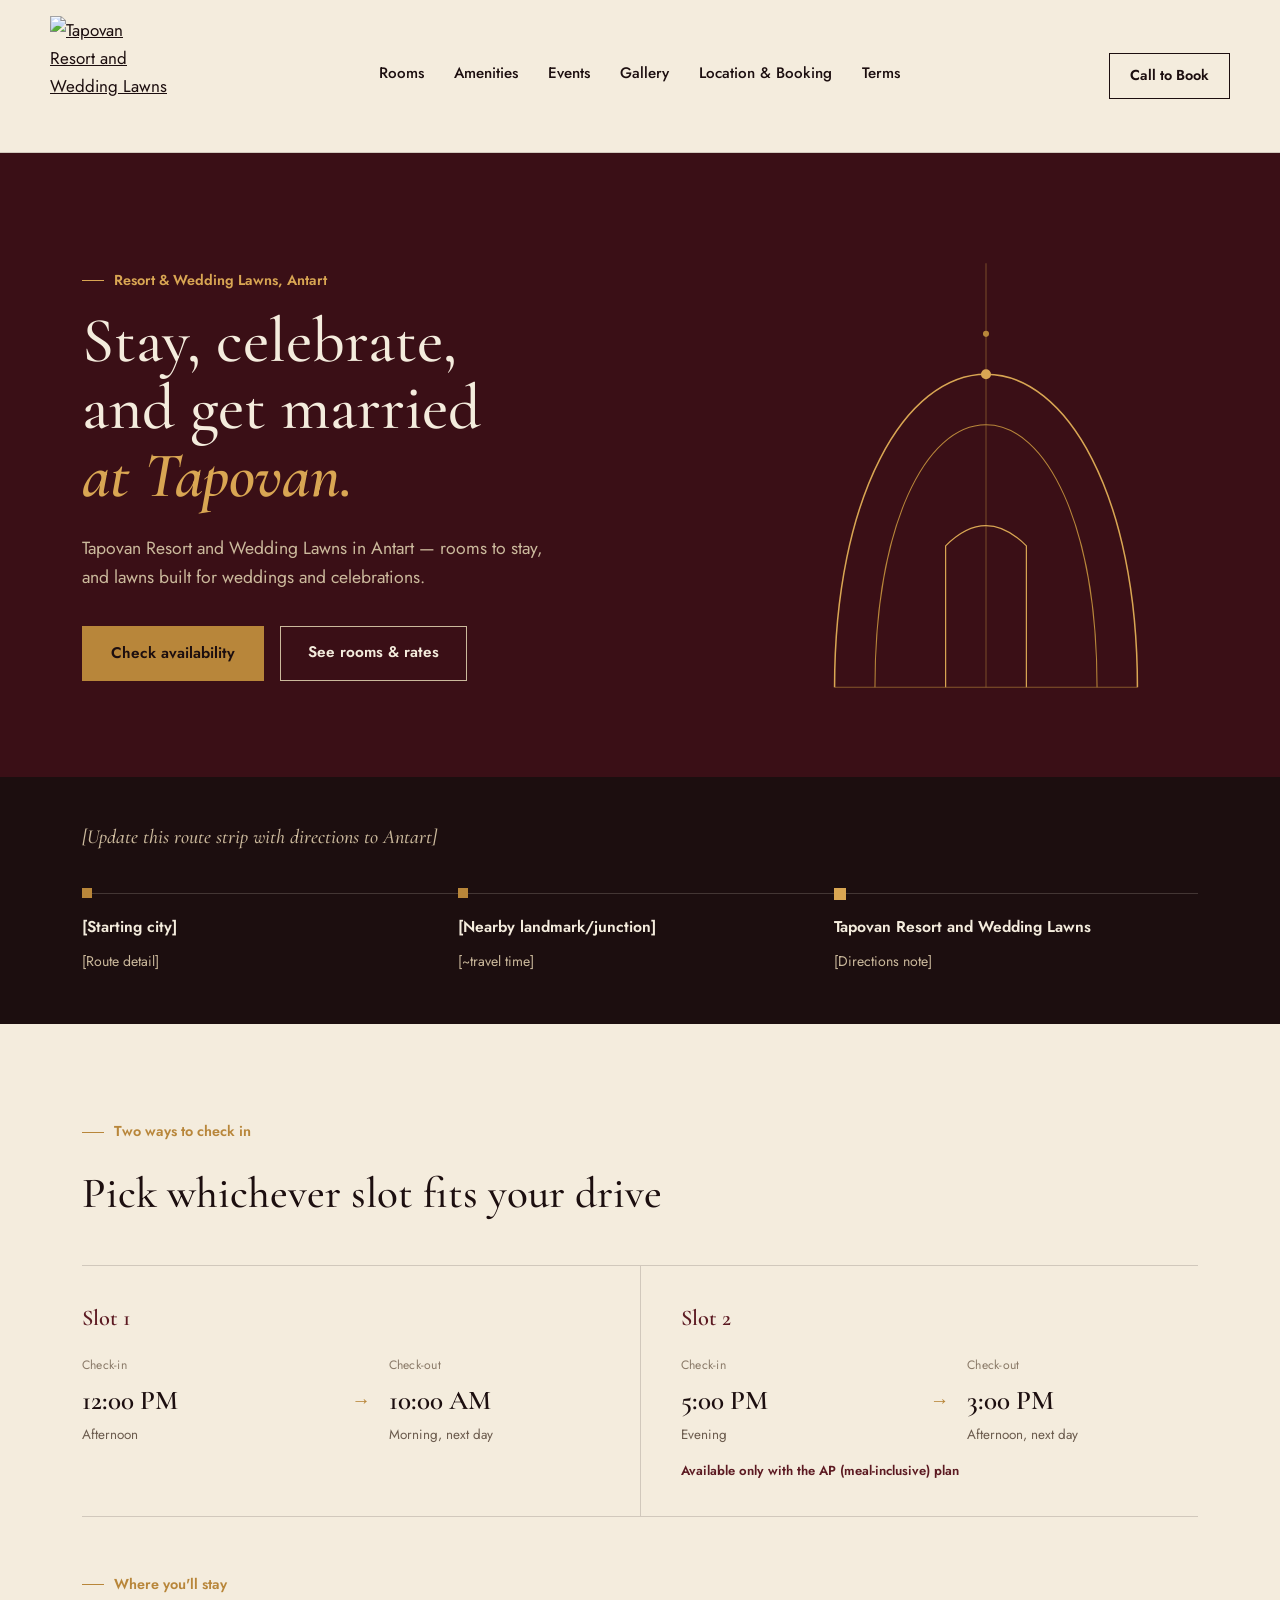
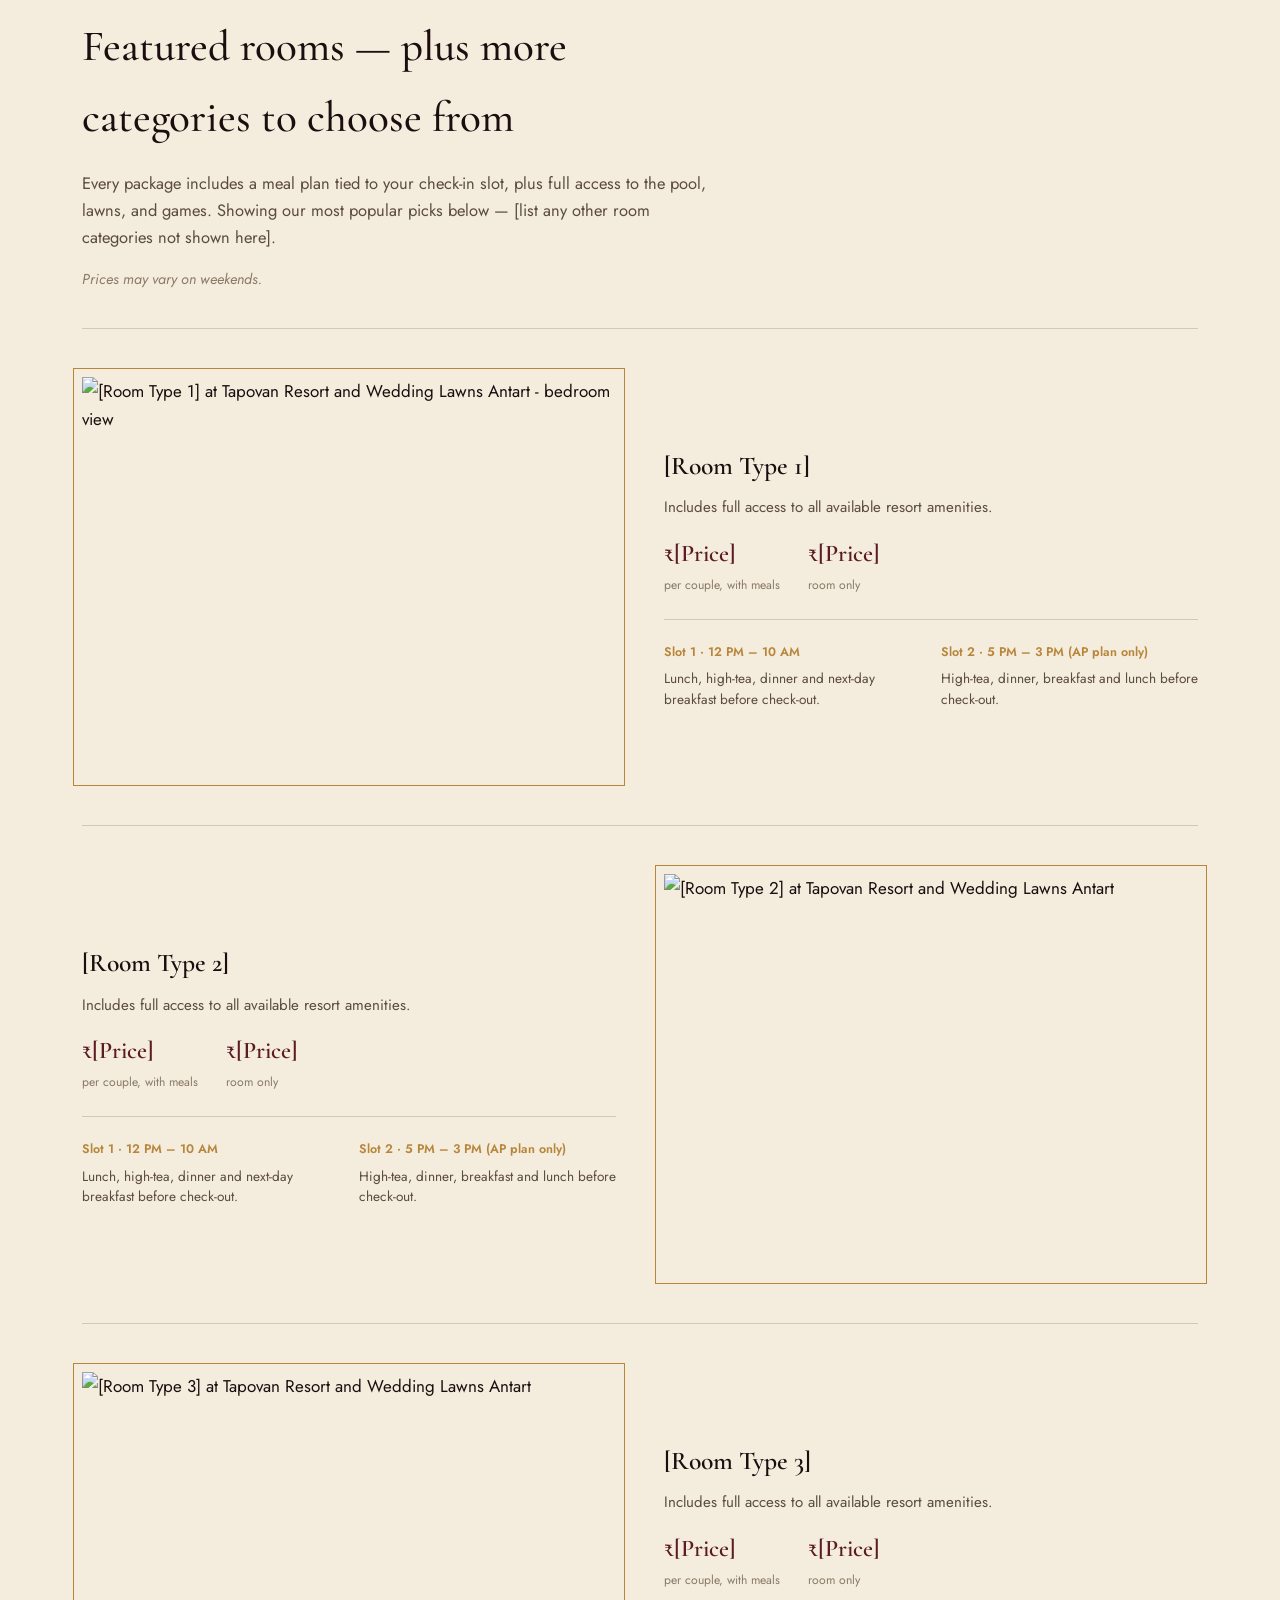
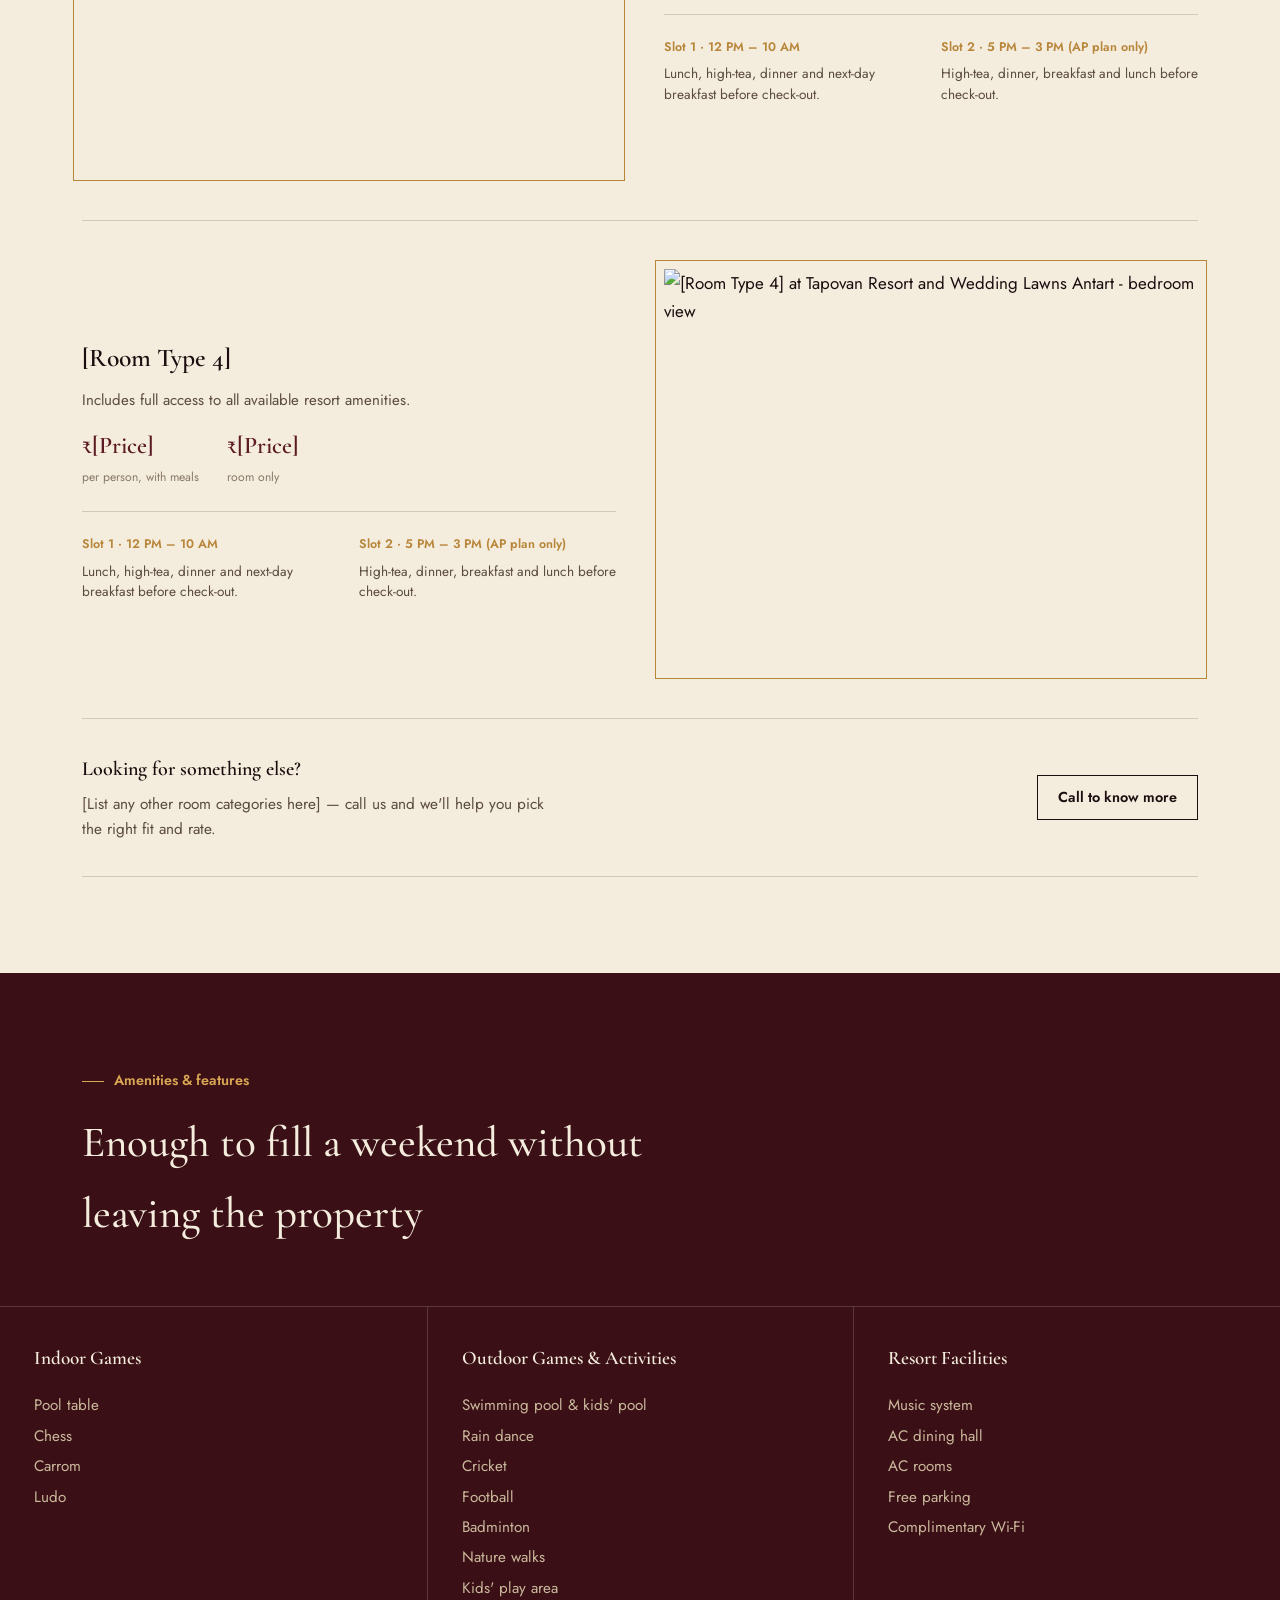
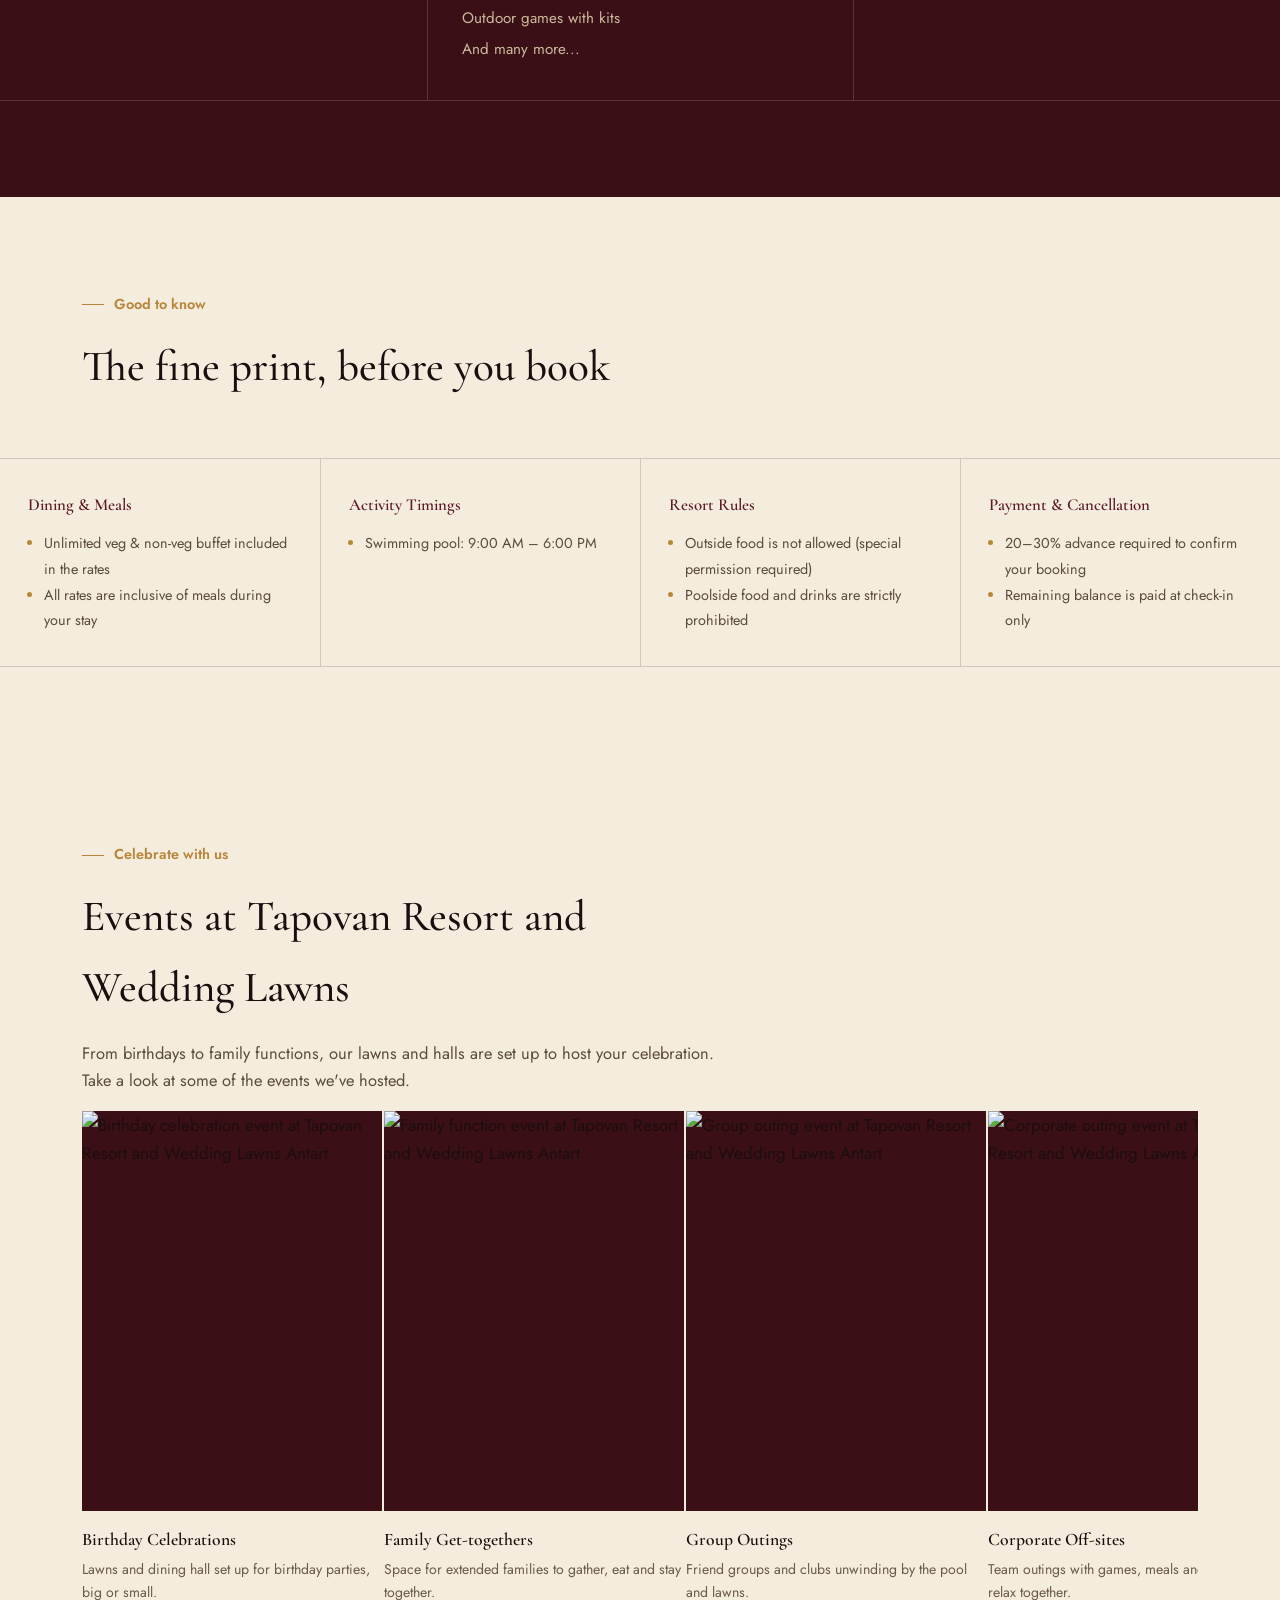
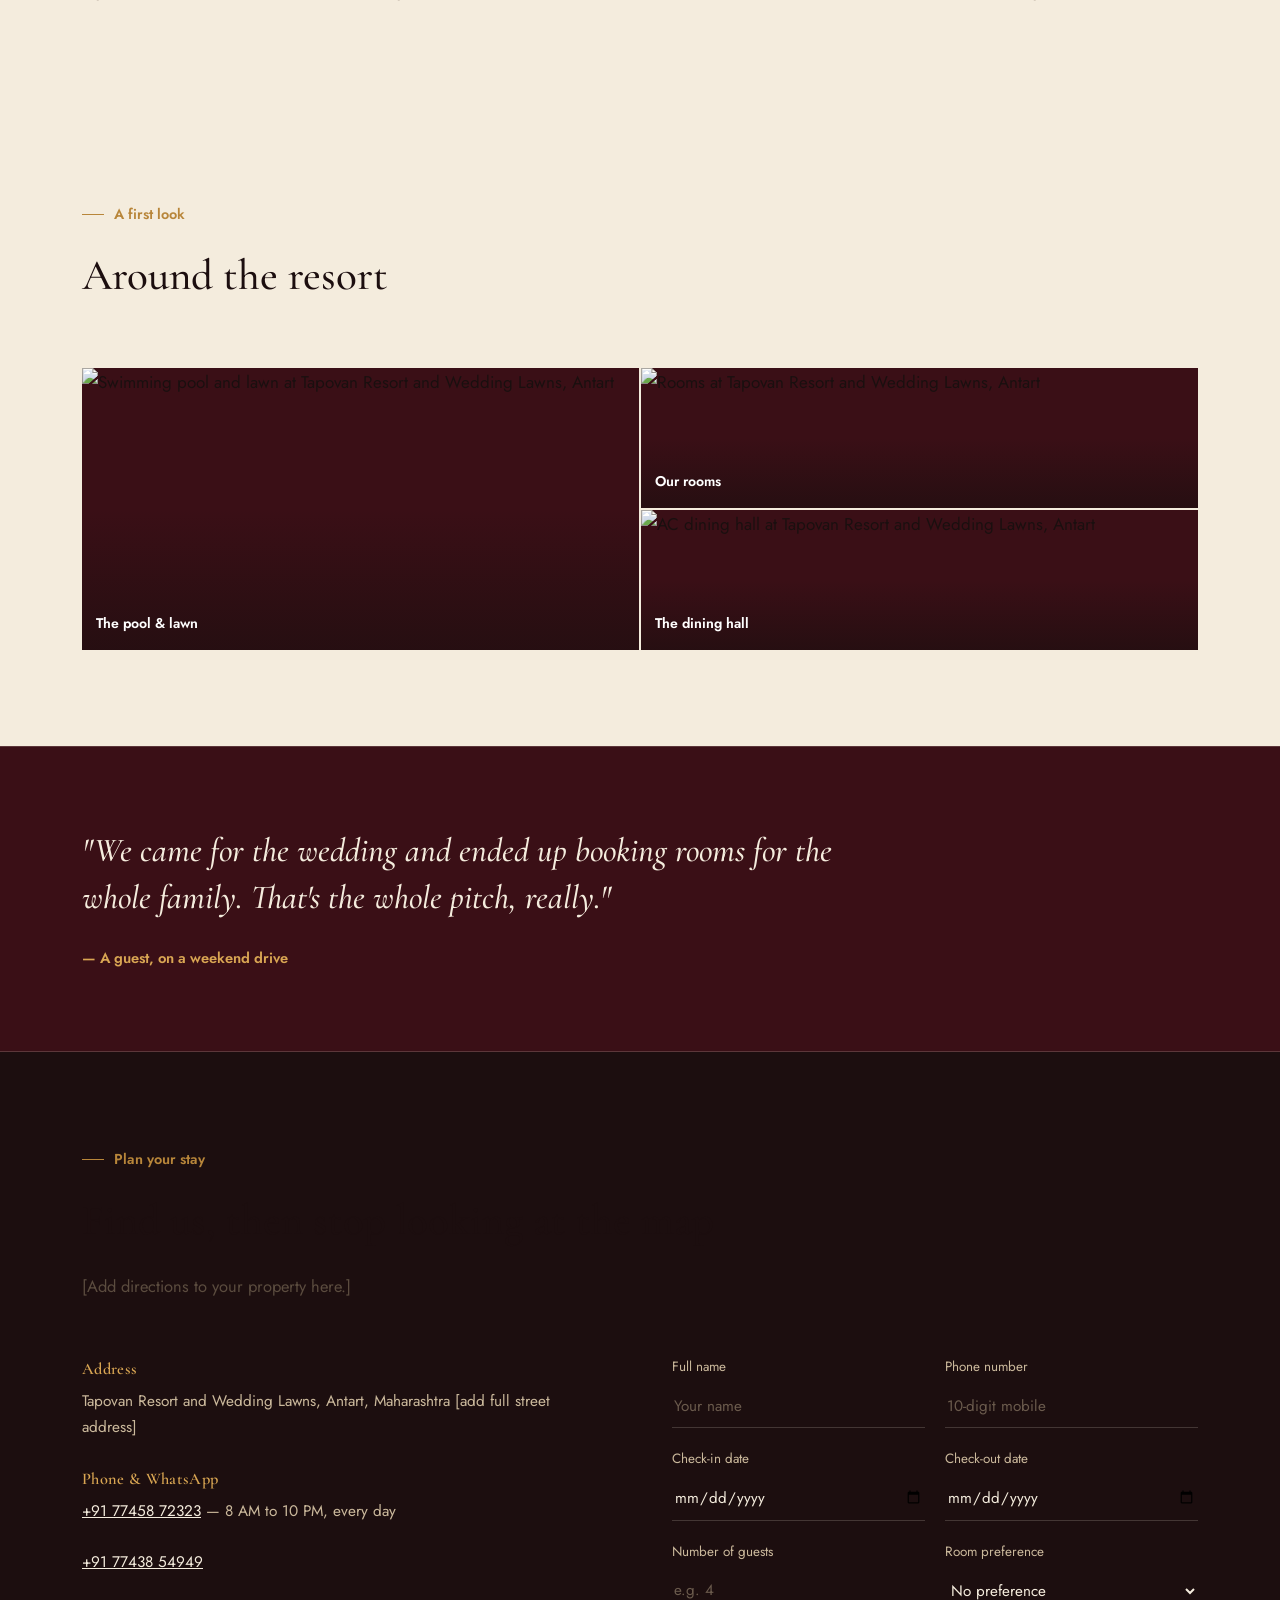
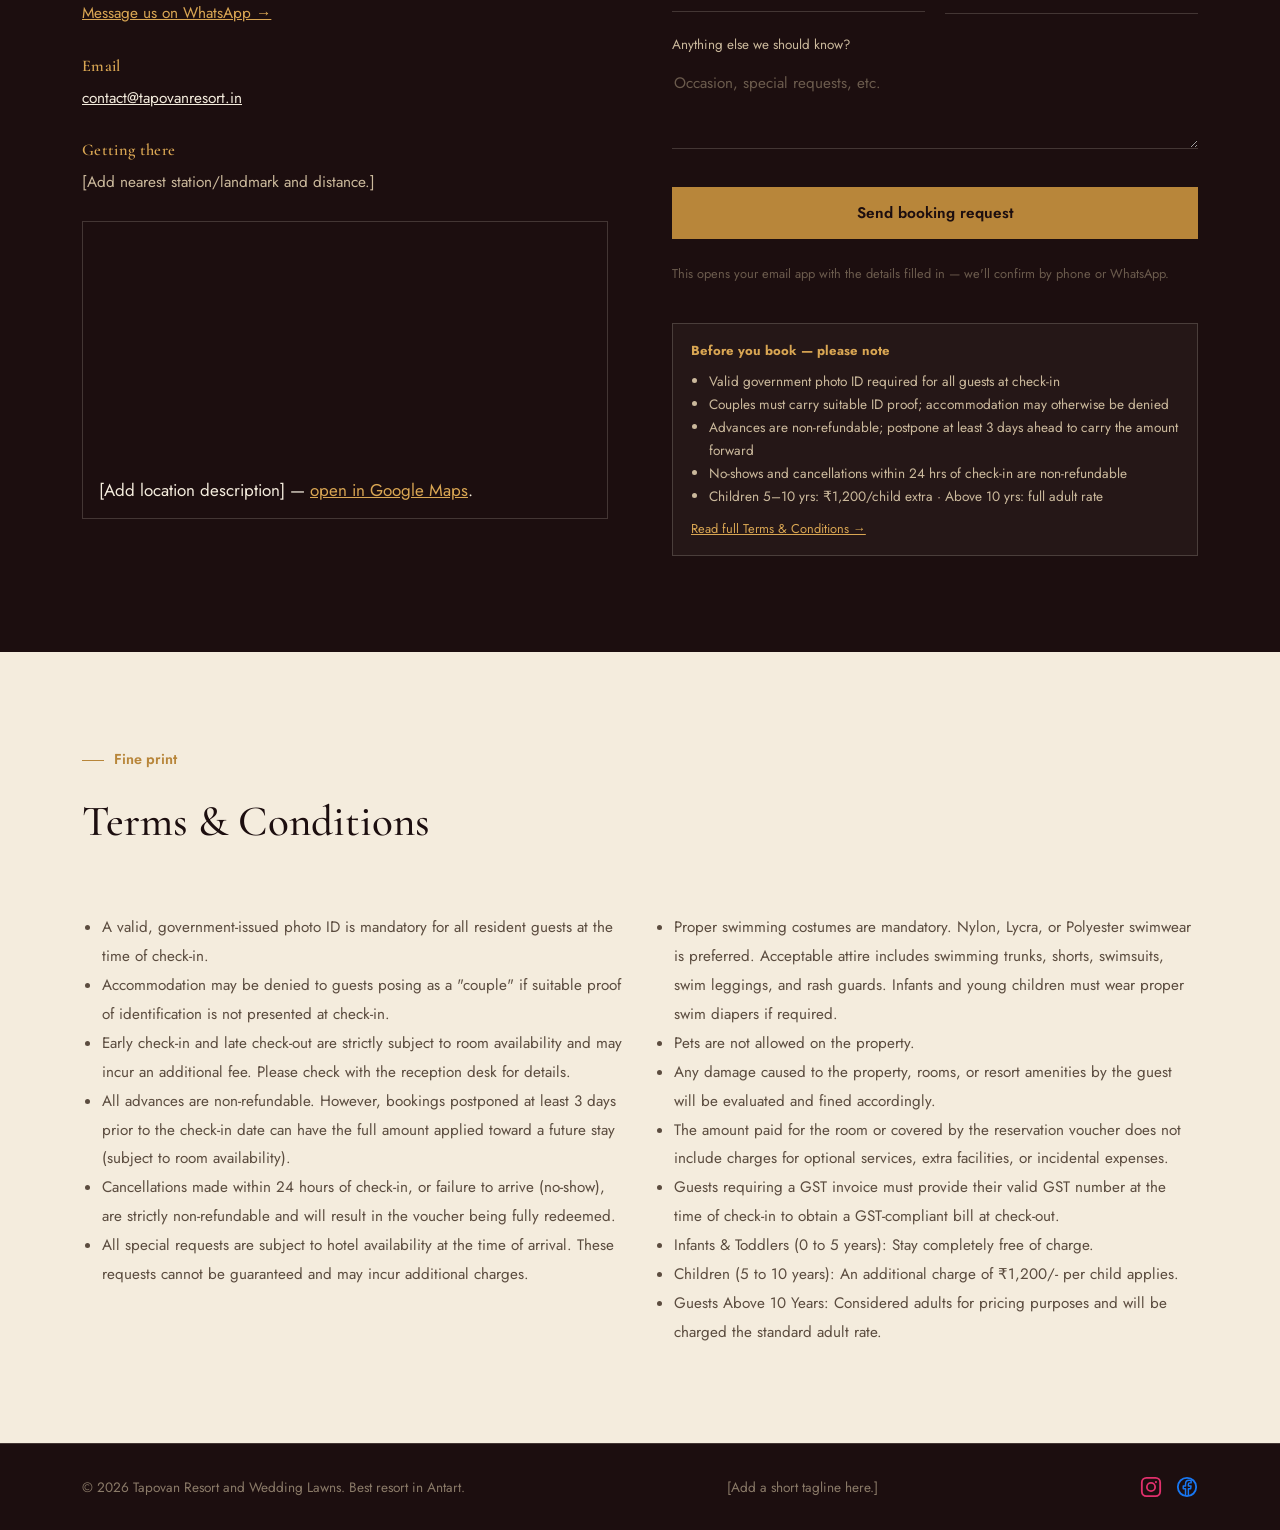
==== index.html @ 510a702f "Rename tapovan.html to index.html" ====
<!DOCTYPE html>
<html lang="en-IN">
<head>
<meta charset="UTF-8">
<meta name="viewport" content="width=device-width, initial-scale=1.0">
<meta name="theme-color" content="#3A0F16">
<title>Tapovan Resort and Wedding Lawns | Antart</title>
<meta name="description" content="Tapovan Resort and Wedding Lawns — a resort and wedding lawn venue in Antart. Rooms with pool, meals included, and lawns for weddings and events. Best resort in Antart for weekend getaways — book now.">
<meta name="keywords" content="Tapovan Resort and Wedding Lawns, resort in Antart, best resort in Antart, wedding lawns Antart, wedding resort Maharashtra, resort with swimming pool Antart, resort with meals included Antart, resort for family outing Antart, banquet hall Antart, marriage lawns Maharashtra">
<meta name="robots" content="index, follow, max-image-preview:large">
<meta name="author" content="Tapovan Resort and Wedding Lawns">
<meta name="geo.region" content="IN-MH">
<meta name="geo.placename" content="Antart, Maharashtra">
<meta name="geo.position" content="[latitude];[longitude]">
<meta name="ICBM" content="[latitude], [longitude]">
<link rel="canonical" href="https://www.tapovanresort.in/">

<!-- Open Graph / Facebook, WhatsApp, Instagram link previews -->
<meta property="og:type" content="website">
<meta property="og:site_name" content="Tapovan Resort and Wedding Lawns">
<meta property="og:title" content="Tapovan Resort and Wedding Lawns | Antart">
<meta property="og:description" content="A resort and wedding lawn venue in Antart, Maharashtra. Rooms with pool, meals included, and lawns for weddings and events.">
<meta property="og:url" content="https://www.tapovanresort.in/">
<meta property="og:image" content="https://www.tapovanresort.in/images/pool.jpeg">
<meta property="og:image:width" content="1200">
<meta property="og:image:height" content="630">
<meta property="og:locale" content="en_IN">

<!-- Twitter Card -->
<meta name="twitter:card" content="summary_large_image">
<meta name="twitter:title" content="Tapovan Resort and Wedding Lawns | Antart">
<meta name="twitter:description" content="A resort and wedding lawn venue in Antart, Maharashtra. Rooms with pool, meals included, and lawns for weddings and events.">
<meta name="twitter:image" content="https://www.tapovanresort.in/images/pool.jpeg">

<link rel="icon" type="image/png" href="images/tapovanlogotest2.png">
<link rel="preconnect" href="https://fonts.googleapis.com">
<link rel="preconnect" href="https://fonts.gstatic.com" crossorigin>
<link href="https://fonts.googleapis.com/css2?family=Cormorant+Garamond:ital,wght@0,400;0,500;0,600;0,700;1,500;1,600&family=Jost:wght@400;500;600;700&display=swap" rel="stylesheet">

<!-- Structured data: LodgingBusiness -->
<script type="application/ld+json">
{
  "@context": "https://schema.org",
  "@type": "LodgingBusiness",
  "name": "Tapovan Resort and Wedding Lawns",
  "alternateName": "Tapovan Resort and Wedding Lawns",
  "description": "Tapovan Resort and Wedding Lawns is a resort and wedding lawn venue in Antart, Maharashtra, offering rooms with a swimming pool, indoor & outdoor games, meals, and lawns for weddings and events — a popular pick for weekend getaways, family outings and wedding functions.",
  "url": "https://www.tapovanresort.in/",
  "telephone": "+91-77458-72323",
  "email": "contact@tapovanresort.in",
  "image": [
    "https://www.tapovanresort.in/images/pool.jpeg",
    "https://www.tapovanresort.in/images/hillrooms.jpeg",
    "https://www.tapovanresort.in/images/hall.jpeg"
  ],
  "address": {
    "@type": "PostalAddress",
    "streetAddress": "[Street address]",
    "addressLocality": "Antart",
    "addressRegion": "Maharashtra",
    "postalCode": "",
    "addressCountry": "IN"
  },
  "geo": {
    "@type": "GeoCoordinates",
    "latitude": 0,
    "longitude": 0
  },
  "hasMap": "[Google Maps share link]",
  "priceRange": "₹[Price] - ₹[Price]",
  "currenciesAccepted": "INR",
  "paymentAccepted": "Cash, UPI, Card",
  "areaServed": ["Antart"],
  "checkinTime": "12:00",
  "checkoutTime": "10:00",
  "sameAs": [
    "[Instagram profile URL]",
    "[Facebook/Google profile URL]"
  ],
  "amenityFeature": [
    {"@type": "LocationFeatureSpecification", "name": "Swimming Pool", "value": true},
    {"@type": "LocationFeatureSpecification", "name": "Free WiFi", "value": true},
    {"@type": "LocationFeatureSpecification", "name": "Free Parking", "value": true},
    {"@type": "LocationFeatureSpecification", "name": "AC Rooms", "value": true},
    {"@type": "LocationFeatureSpecification", "name": "Meals Included", "value": true},
    {"@type": "LocationFeatureSpecification", "name": "Indoor Games", "value": true},
    {"@type": "LocationFeatureSpecification", "name": "Outdoor Games", "value": true},
    {"@type": "LocationFeatureSpecification", "name": "AC Dining Hall", "value": true}
  ]
}
</script>
<script type="application/ld+json">
{
  "@context": "https://schema.org",
  "@type": "FAQPage",
  "mainEntity": [
    {
      "@type": "Question",
      "name": "Where is Tapovan Resort and Wedding Lawns located?",
      "acceptedAnswer": {
        "@type": "Answer",
        "text": "Tapovan Resort and Wedding Lawns is located in Antart, Maharashtra. [Add distance/directions from nearby cities.]"
      }
    },
    {
      "@type": "Question",
      "name": "Does Tapovan Resort and Wedding Lawns host weddings?",
      "acceptedAnswer": {
        "@type": "Answer",
        "text": "Yes, Tapovan Resort and Wedding Lawns has dedicated wedding lawns for weddings and functions. [Add guest capacity/catering details.]"
      }
    },
    {
      "@type": "Question",
      "name": "What are the check-in and check-out timings at Tapovan Resort and Wedding Lawns?",
      "acceptedAnswer": {
        "@type": "Answer",
        "text": "Tapovan Resort and Wedding Lawns offers two check-in slots: 12:00 PM to 10:00 AM the next day, or 5:00 PM to 3:00 PM the next day (available on the AP meal-inclusive plan)."
      }
    },
    {
      "@type": "Question",
      "name": "Does Tapovan Resort and Wedding Lawns include meals in the room price?",
      "acceptedAnswer": {
        "@type": "Answer",
        "text": "Yes, all room rates at Tapovan Resort and Wedding Lawns include an unlimited vegetarian and non-vegetarian buffet for the duration of your stay."
      }
    },
    {
      "@type": "Question",
      "name": "What types of rooms does Tapovan Resort and Wedding Lawns offer?",
      "acceptedAnswer": {
        "@type": "Answer",
        "text": "[List your room types here, e.g. Deluxe Rooms, Cottages, Suites, Dormitories.]"
      }
    }
  ]
}
</script>
<style>
  :root{
    --ink:#1C0E0F;
    --wine:#5C1A22;
    --wine-deep:#3A0F16;
    --gold:#B8863A;
    --gold-bright:#D9A653;
    --ivory:#F4ECDD;
    --ivory-dim:#CBB99C;
    --line:rgba(244,236,221,0.18);
    --line-dark:rgba(28,14,15,0.16);
  }
  *{box-sizing:border-box;}
  html{scroll-behavior:smooth;}
  body{
    margin:0;
    background:var(--ivory);
    color:var(--ink);
    font-family:'Jost',sans-serif;
    font-size:17px;
    line-height:1.65;
  }
  h1,h2,h3{
    font-family:'Cormorant Garamond',serif;
    font-weight:600;
    margin:0;
    letter-spacing:0;
  }
  a{color:inherit;}
  img,svg{display:block;max-width:100%;}
  .wrap{max-width:1180px;margin:0 auto;padding:0 32px;}
  @media(max-width:640px){.wrap{padding:0 20px;}}

  @media (prefers-reduced-motion: reduce){
    *{animation:none !important;transition:none !important;}
    html{scroll-behavior:auto;}
  }

  /* ---------- SIGNATURE DEVICE: the tick + label ---------- */
  .mark{display:flex;align-items:center;gap:10px;color:var(--gold);font-weight:600;font-size:0.9rem;margin-bottom:14px;}
  .mark .tick{display:inline-block;width:22px;height:1px;background:var(--gold);}
  .on-dark .mark{color:var(--gold-bright);}
  .on-dark .mark .tick{background:var(--gold-bright);}

  /* ---------- NAV ---------- */
  header.site{
    position:sticky;top:0;z-index:50;
    background:var(--ivory);
    border-bottom:1px solid var(--line-dark);
  }
  .nav{display:flex;align-items:center;justify-content:space-between;padding:16px 0;}
  .brand-logo{display:flex;align-items:center;flex-shrink:0;}
  .logo-img{height:clamp(120px,7vw,56px);width:auto;max-width:60vw;display:block;}
  nav.links{display:flex;gap:30px;font-size:0.95rem;font-weight:500;}
  nav.links a{text-decoration:none;padding-bottom:4px;border-bottom:1px solid transparent;}
  nav.links a:hover{border-bottom-color:var(--gold);}
  .call-btn{
    border:1px solid var(--ink);color:var(--ink);background:transparent;
    padding:10px 20px;text-decoration:none;font-weight:600;font-size:0.9rem;white-space:nowrap;
  }
  .call-btn:hover{background:var(--ink);color:var(--ivory);}
  .menu-toggle{display:none;background:none;border:none;font-size:1.5rem;cursor:pointer;color:var(--ink);padding:8px;line-height:1;}
  @media(max-width:400px){.call-btn{padding:8px 12px;font-size:0.8rem;} .nav{gap:8px;}}
  @media(max-width:860px){
    nav.links{
      display:none;position:absolute;top:100%;left:0;right:0;
      background:var(--ivory);flex-direction:column;gap:0;border-bottom:1px solid var(--line-dark);
    }
    nav.links.open{display:flex;}
    nav.links a{padding:16px 20px;border-top:1px solid var(--line-dark);border-bottom:none;}
    .menu-toggle{display:block;}
  }

  /* ---------- HERO ---------- */
  .hero{position:relative;overflow:hidden;background:var(--wine-deep);color:var(--ivory);}
  .hero-inner{
    position:relative;z-index:2;padding:90px 32px 70px;max-width:1180px;margin:0 auto;
    display:grid;grid-template-columns:1.2fr 0.8fr;gap:56px;align-items:center;
  }
  @media(max-width:900px){.hero-inner{grid-template-columns:1fr;padding-top:56px;}}
  .hero h1{
    font-size:clamp(2.6rem,5.4vw,4rem);line-height:1.06;color:var(--ivory);
    font-weight:500;margin-bottom:24px;
  }
  .hero h1 em{font-style:italic;font-weight:600;color:var(--gold-bright);}
  .hero p.lede{font-size:1.1rem;max-width:44ch;color:var(--ivory-dim);margin-bottom:34px;}
  .hero-ctas{display:flex;gap:16px;flex-wrap:wrap;}
  .btn-primary{
    background:var(--gold);color:var(--ink);padding:14px 28px;text-decoration:none;
    font-weight:600;font-size:0.96rem;display:inline-block;border:1px solid var(--gold);
  }
  .btn-primary:hover{background:transparent;color:var(--gold-bright);}
  .btn-ghost{
    border:1px solid var(--ivory-dim);color:var(--ivory);padding:13px 27px;text-decoration:none;
    font-weight:600;font-size:0.96rem;display:inline-block;
  }
  .btn-ghost:hover{border-color:var(--gold-bright);color:var(--gold-bright);}
  .hero-art{align-self:center;}
  .hero-art svg{width:100%;height:auto;}

  /* ---------- JOURNEY STRIP ---------- */
  .route{background:var(--ink);color:var(--ivory);padding:44px 0 50px;}
  .route .wrap{position:relative;}
  .route-head{font-family:'Cormorant Garamond',serif;font-style:italic;font-weight:500;font-size:1.25rem;color:var(--ivory-dim);margin-bottom:34px;}
  .route-track{display:flex;align-items:flex-start;justify-content:space-between;position:relative;gap:12px;}
  .route-track::before{content:"";position:absolute;top:5px;left:0;right:0;height:1px;background:var(--line);}
  .stop{position:relative;flex:1;padding-top:26px;min-width:0;}
  .stop::before{content:"";position:absolute;top:0;left:0;width:10px;height:10px;background:var(--gold);}
  .stop.here::before{background:var(--gold-bright);width:12px;height:12px;}
  .stop h3{font-family:'Jost',sans-serif;font-weight:600;font-size:0.98rem;color:var(--ivory);margin-bottom:6px;}
  .stop span{font-size:0.88rem;color:var(--ivory-dim);}
  @media(max-width:720px){
    .route-track{flex-direction:column;gap:26px;}
    .route-track::before{width:1px;height:100%;top:0;left:5px;right:auto;}
    .stop{padding-top:0;padding-left:32px;}
    .stop::before{top:4px;left:0;}
  }

  /* ---------- SECTION HEADS ---------- */
  .section{padding:96px 0;}
  .section-head{max-width:640px;margin-bottom:56px;}
  .section-head h2{font-size:clamp(2rem,3.6vw,2.7rem);font-weight:500;color:var(--ink);margin-bottom:14px;}
  .on-dark .section-head h2{color:var(--ivory);}
  .section-head p{color:#5b4c3f;font-size:1.03rem;}
  .on-dark .section-head p{color:var(--ivory-dim);}

  /* ---------- CHECK-IN SLOTS ---------- */
  .slot-grid{display:grid;grid-template-columns:1fr 1fr;gap:0;border-top:1px solid var(--line-dark);}
  @media(max-width:640px){.slot-grid{grid-template-columns:1fr;}}
  .slot-card{padding:34px 0;border-bottom:1px solid var(--line-dark);}
  .slot-card + .slot-card{border-left:1px solid var(--line-dark);padding-left:40px;}
  @media(max-width:640px){.slot-card + .slot-card{border-left:none;padding-left:0;}}
  .slot-card h3{font-size:1.4rem;font-weight:600;color:var(--wine);margin-bottom:18px;}
  .slot-flow{display:flex;align-items:center;gap:18px;flex-wrap:wrap;}
  .slot-point{flex:1;min-width:120px;}
  .slot-point .label{font-size:0.76rem;color:#8a7a68;letter-spacing:0.02em;margin-bottom:4px;}
  .slot-point .time{font-family:'Cormorant Garamond',serif;font-size:1.7rem;color:var(--ink);font-weight:600;}
  .slot-point .part{font-size:0.84rem;color:#6b5b4d;}
  .slot-arrow{color:var(--gold);font-size:1.2rem;}

  /* ---------- FEATURE ROWS (rooms) ---------- */
  .rooms-note{font-size:0.9rem;color:#8a7a68;font-style:italic;margin-top:0;margin-bottom:36px;}
  .feature-list{border-top:1px solid var(--line-dark);}
  .feature-row{
    display:grid;grid-template-columns:1fr 1fr;gap:48px;align-items:center;
    padding:48px 0;border-bottom:1px solid var(--line-dark);
  }
  .feature-row:nth-child(even){grid-template-columns:1fr 1fr;}
  .feature-row:nth-child(even) .feature-visual{order:2;}
  @media(max-width:820px){
    .feature-row{grid-template-columns:1fr;gap:22px;padding:36px 0;}
    .feature-row:nth-child(even) .feature-visual{order:0;}
  }
  .feature-visual{
    position:relative;aspect-ratio:4/3;overflow:hidden;
    outline:1px solid var(--gold);outline-offset:8px;
  }
  .feature-visual img{width:100%;height:100%;object-fit:cover;object-position:center;display:block;}
  .feature-visual .carousel-track{display:flex;width:100%;height:100%;transition:transform 0.9s ease-in-out;}
  .feature-visual .carousel-track img{flex:0 0 100%;width:100%;height:100%;object-fit:cover;object-position:center;display:block;}
  .feature-visual .carousel-dots{position:absolute;bottom:14px;left:16px;display:flex;gap:6px;z-index:2;}
  .feature-visual .carousel-dots span{width:5px;height:5px;background:rgba(255,255,255,0.5);transition:background 0.3s;}
  .feature-visual .carousel-dots span.active{background:#fff;}
  .feature-body h3{font-size:1.6rem;font-weight:600;color:var(--ink);margin-bottom:8px;}
  .feature-body .tagline{color:#5b4c3f;font-size:0.94rem;margin:0 0 20px;}
  .price-row{display:flex;gap:28px;flex-wrap:wrap;margin-bottom:22px;padding-bottom:22px;border-bottom:1px solid var(--line-dark);}
  .price-chip strong{font-family:'Cormorant Garamond',serif;font-size:1.5rem;color:var(--wine);display:block;line-height:1.2;font-weight:600;}
  .price-chip span{font-size:0.76rem;color:#8a7a68;}
  .meal-slots{display:grid;grid-template-columns:1fr 1fr;gap:20px;}
  @media(max-width:480px){.meal-slots{grid-template-columns:1fr;}}
  .meal-slot h4{font-size:0.78rem;font-weight:600;color:var(--gold);margin:0 0 6px;text-transform:none;}
  .meal-slot p{font-size:0.85rem;color:#5b4c3f;margin:0;line-height:1.5;}

  .notice-bar{
    display:flex;align-items:center;justify-content:space-between;flex-wrap:wrap;gap:20px;
    padding:34px 0;border-bottom:1px solid var(--line-dark);
  }
  .notice-bar h3{font-size:1.25rem;font-weight:600;margin-bottom:6px;}
  .notice-bar p{color:#5b4c3f;margin:0;font-size:0.96rem;max-width:52ch;}

  /* ---------- AMENITIES (spec-sheet columns) ---------- */
  .amenities-grid{display:grid;grid-template-columns:repeat(3,1fr);border-top:1px solid var(--line);border-bottom:1px solid var(--line);}
  @media(max-width:760px){.amenities-grid{grid-template-columns:1fr;}}
  .amenity-card{padding:36px 34px;border-left:1px solid var(--line);}
  .amenity-card:first-child{border-left:none;}
  @media(max-width:760px){.amenity-card{border-left:none;border-top:1px solid var(--line);}
    .amenity-card:first-child{border-top:none;}}
  .amenity-card h3{font-size:1.2rem;margin-bottom:16px;color:var(--ivory);font-weight:600;}
  .amenity-card ul{margin:0;padding-left:0;list-style:none;color:var(--ivory-dim);font-size:0.95rem;line-height:2;}

  /* ---------- GOOD TO KNOW (spec-sheet columns, light) ---------- */
  .info-grid{display:grid;grid-template-columns:repeat(4,1fr);border-top:1px solid var(--line-dark);border-bottom:1px solid var(--line-dark);}
  @media(max-width:900px){.info-grid{grid-template-columns:repeat(2,1fr);}}
  @media(max-width:520px){.info-grid{grid-template-columns:1fr;}}
  .info-card{padding:32px 28px;border-left:1px solid var(--line-dark);}
  .info-card:first-child{border-left:none;}
  @media(max-width:900px){.info-card:nth-child(odd){border-left:none;}}
  @media(max-width:520px){.info-card{border-left:none !important;border-top:1px solid var(--line-dark);}
    .info-card:first-child{border-top:none;}}
  .info-card h3{font-size:1.05rem;margin-bottom:12px;color:var(--wine);font-weight:600;}
  .info-card ul{margin:0;padding-left:16px;color:#5b4c3f;font-size:0.9rem;line-height:1.8;}
  .info-card ul li::marker{color:var(--gold);}

  #terms ul.terms-list{columns:2;column-gap:48px;margin:0;padding-left:20px;color:#5b4c3f;font-size:0.95rem;line-height:1.9;}
  @media(max-width:700px){#terms ul.terms-list{columns:1;}}

  /* ---------- EVENTS FILMSTRIP ---------- */
  .filmstrip{display:flex;gap:2px;overflow-x:auto;scroll-snap-type:x mandatory;padding-bottom:6px;}
  .filmstrip::-webkit-scrollbar{height:6px;}
  .filmstrip::-webkit-scrollbar-thumb{background:var(--line-dark);}
  .film-item{flex:0 0 300px;scroll-snap-align:start;}
  .film-visual{aspect-ratio:3/4;position:relative;overflow:hidden;background:var(--wine-deep);}
  .film-visual img{width:100%;height:100%;object-fit:cover;object-position:center;display:block;}
  .film-visual .carousel-track{display:flex;width:100%;height:100%;transition:transform 0.9s ease-in-out;}
  .film-visual .carousel-track img{flex:0 0 100%;width:100%;height:100%;object-fit:cover;object-position:center;display:block;}
  .film-visual .carousel-dots{position:absolute;bottom:10px;left:12px;display:flex;gap:6px;z-index:2;}
  .film-visual .carousel-dots span{width:5px;height:5px;background:rgba(255,255,255,0.5);}
  .film-visual .carousel-dots span.active{background:#fff;}
  .film-item h3{font-size:1.1rem;font-weight:600;margin:14px 0 4px;}
  .film-item p{font-size:0.88rem;color:#6b5b4d;margin:0;}

  /* ---------- GALLERY (asymmetric) ---------- */
  .gallery{display:grid;grid-template-columns:repeat(4,1fr);grid-auto-rows:140px;gap:2px;}
  .gallery .g-tile:nth-child(1){grid-column:span 2;grid-row:span 2;}
  .gallery .g-tile:nth-child(2){grid-column:span 2;grid-row:span 1;}
  .gallery .g-tile:nth-child(3){grid-column:span 2;grid-row:span 1;}
  @media(max-width:760px){
    .gallery{grid-template-columns:repeat(2,1fr);grid-auto-rows:130px;}
    .gallery .g-tile:nth-child(1){grid-column:span 2;grid-row:span 2;}
    .gallery .g-tile:nth-child(2){grid-column:span 1;grid-row:span 1;}
    .gallery .g-tile:nth-child(3){grid-column:span 1;grid-row:span 1;}
  }
  .g-tile{position:relative;overflow:hidden;display:flex;align-items:flex-end;padding:14px;background:var(--wine-deep);}
  .g-tile img{position:absolute;inset:0;width:100%;height:100%;object-fit:cover;object-position:center;filter:saturate(0.85) sepia(0.12);}
  .g-tile span{position:relative;z-index:2;color:#fff;font-weight:600;font-size:0.88rem;}
  .g-tile::after{content:"";position:absolute;inset:0;background:linear-gradient(180deg,transparent 50%,rgba(28,14,15,0.65));}
  .g-note{margin-top:18px;font-size:0.86rem;color:#8a7a68;}

  /* ---------- QUOTE ---------- */
  .quote-block{background:var(--wine-deep);color:var(--ivory);padding:80px 0;border-top:1px solid var(--line);border-bottom:1px solid var(--line);}
  .quote-block blockquote{
    font-family:'Cormorant Garamond',serif;font-style:italic;font-weight:500;
    font-size:clamp(1.5rem,2.8vw,2.1rem);max-width:760px;margin:0 0 22px;line-height:1.4;color:var(--ivory);
  }
  .quote-block cite{font-style:normal;font-weight:600;font-size:0.92rem;color:var(--gold-bright);}

  /* ---------- BOOK ---------- */
  .book{background:var(--ink);color:var(--ivory);}
  .book-grid{display:grid;grid-template-columns:1fr 1fr;gap:64px;}
  @media(max-width:860px){.book-grid{grid-template-columns:1fr;}}
  .book-info h3{font-size:1.02rem;margin-bottom:6px;color:var(--gold-bright);font-weight:600;letter-spacing:0.02em;}
  .book-info p{color:var(--ivory-dim);margin:0 0 26px;font-size:0.96rem;}
  .map-box{border:1px solid var(--line);padding:0;overflow:hidden;}
  form.book-form{display:flex;flex-direction:column;gap:20px;}
  form.book-form label{font-size:0.84rem;color:var(--ivory-dim);margin-bottom:6px;display:block;}
  form.book-form input, form.book-form textarea, form.book-form select{
    width:100%;padding:10px 2px;border:none;border-bottom:1px solid var(--line);
    background:transparent;color:var(--ivory);font-family:'Jost',sans-serif;font-size:0.95rem;
  }
  form.book-form input:focus, form.book-form textarea:focus, form.book-form select:focus{outline:none;border-bottom-color:var(--gold-bright);}
  form.book-form select option{background:var(--ink);color:var(--ivory);}
  form.book-form input::placeholder, form.book-form textarea::placeholder{color:#6b5b4d;}
  .row-2{display:grid;grid-template-columns:1fr 1fr;gap:20px;}
  @media(max-width:480px){.row-2{grid-template-columns:1fr;}}
  form.book-form button{
    margin-top:10px;background:var(--gold);color:var(--ink);border:1px solid var(--gold);
    padding:14px;font-weight:600;font-size:0.96rem;cursor:pointer;font-family:'Jost',sans-serif;
  }
  form.book-form button:hover{background:transparent;color:var(--gold-bright);}
  .form-note{font-size:0.8rem;color:#6b5b4d;margin-top:4px;}

  /* ---------- FOOTER ---------- */
  footer{background:var(--ink);border-top:1px solid var(--line);padding:32px 0;color:#8a7a68;font-size:0.85rem;}
  footer .wrap{display:flex;justify-content:space-between;flex-wrap:wrap;gap:12px;}
</style>
</head>
<body>

<header class="site">
  <div class="wrap nav">
    <a href="#top" class="brand-logo"><img src="images/tapovanlogotest2.png" alt="Tapovan Resort and Wedding Lawns" class="logo-img" width="100" height="100" fetchpriority="high"></a>
    <nav class="links" id="navLinks">
      <a href="#rooms">Rooms</a>
      <a href="#amenities">Amenities</a>
      <a href="#events">Events</a>
      <a href="#gallery">Gallery</a>
      <a href="#book">Location &amp; Booking</a>
      <a href="#terms">Terms</a>
    </nav>
    <div style="display:flex;align-items:center;gap:14px;">
      <a class="call-btn" href="tel:+917745872323">Call to Book</a>
      <button class="menu-toggle" id="menuToggle" aria-label="Toggle menu" aria-expanded="false">&#9776;</button>
    </div>
  </div>
</header>

<section class="hero on-dark">
  <div class="hero-inner">
    <div>
      <div class="mark"><span class="tick"></span>Resort &amp; Wedding Lawns, Antart</div>
      <h1>Stay, celebrate,<br>and get married<br><em>at Tapovan.</em></h1>
      <p class="lede">Tapovan Resort and Wedding Lawns in Antart — rooms to stay, and lawns built for weddings and celebrations.</p>
      <div class="hero-ctas">
        <a class="btn-primary" href="#book">Check availability</a>
        <a class="btn-ghost" href="#rooms">See rooms &amp; rates</a>
      </div>
    </div>
    <div class="hero-art">
      <svg viewBox="0 0 420 460" xmlns="http://www.w3.org/2000/svg">
        <line x1="210" y1="20" x2="210" y2="440" stroke="#B8863A" stroke-width="1" opacity="0.5"/>
        <path d="M60 440 C60 250 130 130 210 130 C290 130 360 250 360 440" fill="none" stroke="#D9A653" stroke-width="1.5"/>
        <path d="M100 440 C100 280 150 180 210 180 C270 180 320 280 320 440" fill="none" stroke="#B8863A" stroke-width="1"/>
        <circle cx="210" cy="130" r="5" fill="#D9A653"/>
        <circle cx="210" cy="90" r="3" fill="#B8863A"/>
        <path d="M170 440 L170 300 Q210 260 250 300 L250 440" fill="none" stroke="#D9A653" stroke-width="1.2"/>
        <line x1="60" y1="440" x2="360" y2="440" stroke="#B8863A" stroke-width="1" opacity="0.6"/>
      </svg>
    </div>
  </div>
</section>

<section class="route">
  <div class="wrap">
    <div class="route-head">[Update this route strip with directions to Antart]</div>
    <div class="route-track">
      <div class="stop">
        <h3>[Starting city]</h3>
        <span>[Route detail]</span>
      </div>
      <div class="stop">
        <h3>[Nearby landmark/junction]</h3>
        <span>[~travel time]</span>
      </div>
      <div class="stop here">
        <h3>Tapovan Resort and Wedding Lawns</h3>
        <span>[Directions note]</span>
      </div>
    </div>
  </div>
</section>

<section class="section" id="timings" style="padding-bottom:56px;">
  <div class="wrap">
    <div class="section-head" style="margin-bottom:36px;">
      <div class="mark"><span class="tick"></span>Two ways to check in</div>
      <h2>Pick whichever slot fits your drive</h2>
    </div>
    <div class="slot-grid">
      <div class="slot-card">
        <h3>Slot 1</h3>
        <div class="slot-flow">
          <div class="slot-point">
            <div class="label">Check-in</div>
            <div class="time">12:00 PM</div>
            <div class="part">Afternoon</div>
          </div>
          <div class="slot-arrow">&#8594;</div>
          <div class="slot-point">
            <div class="label">Check-out</div>
            <div class="time">10:00 AM</div>
            <div class="part">Morning, next day</div>
          </div>
        </div>
      </div>
      <div class="slot-card">
        <h3>Slot 2</h3>
        <div class="slot-flow">
          <div class="slot-point">
            <div class="label">Check-in</div>
            <div class="time">5:00 PM</div>
            <div class="part">Evening</div>
          </div>
          <div class="slot-arrow">&#8594;</div>
          <div class="slot-point">
            <div class="label">Check-out</div>
            <div class="time">3:00 PM</div>
            <div class="part">Afternoon, next day</div>
          </div>
        </div>
        <p style="font-size:0.82rem;color:var(--wine);font-weight:600;margin:14px 0 0;">Available only with the AP (meal-inclusive) plan</p>
      </div>
    </div>
  </div>
</section>

<section class="section" id="rooms" style="padding-top:0;">
  <div class="wrap">
    <div class="section-head" style="margin-bottom:16px;">
      <div class="mark"><span class="tick"></span>Where you'll stay</div>
      <h2>Featured rooms — plus more categories to choose from</h2>
      <p>Every package includes a meal plan tied to your check-in slot, plus full access to the pool, lawns, and games. Showing our most popular picks below — [list any other room categories not shown here].</p>
    </div>
    <p class="rooms-note">Prices may vary on weekends.</p>

    <div class="feature-list">

      <div class="feature-row">
        <div class="feature-visual carousel" data-carousel>
          <div class="carousel-track">
            <img src="images/room1.jpg" alt="[Room Type 1] at Tapovan Resort and Wedding Lawns Antart - bedroom view" loading="lazy" decoding="async">
            <!-- Add up to 3 more <img src="images/..."> here to enable the sliding gallery for this room -->
          </div>
          <div class="carousel-dots"><span class="active"></span></div>
        </div>
        <div class="feature-body">
          <h3>[Room Type 1]</h3>
          <p class="tagline">Includes full access to all available resort amenities.</p>
          <div class="price-row">
            <div class="price-chip"><strong>₹[Price]</strong><span>per couple, with meals</span></div>
            <div class="price-chip"><strong>₹[Price]</strong><span>room only</span></div>
          </div>
          <div class="meal-slots">
            <div class="meal-slot">
              <h4>Slot 1 · 12 PM – 10 AM</h4>
              <p>Lunch, high-tea, dinner and next-day breakfast before check-out.</p>
            </div>
            <div class="meal-slot">
              <h4>Slot 2 · 5 PM – 3 PM (AP plan only)</h4>
              <p>High-tea, dinner, breakfast and lunch before check-out.</p>
            </div>
          </div>
        </div>
      </div>

      <div class="feature-row">
        <div class="feature-visual carousel" data-carousel>
          <div class="carousel-track">
            <img src="images/room2.jpg" alt="[Room Type 2] at Tapovan Resort and Wedding Lawns Antart" loading="lazy" decoding="async">
            <!-- Add up to 3 more <img src="images/..."> here to enable the sliding gallery for this room -->
          </div>
          <div class="carousel-dots"><span class="active"></span></div>
        </div>
        <div class="feature-body">
          <h3>[Room Type 2]</h3>
          <p class="tagline">Includes full access to all available resort amenities.</p>
          <div class="price-row">
            <div class="price-chip"><strong>₹[Price]</strong><span>per couple, with meals</span></div>
            <div class="price-chip"><strong>₹[Price]</strong><span>room only</span></div>
          </div>
          <div class="meal-slots">
            <div class="meal-slot">
              <h4>Slot 1 · 12 PM – 10 AM</h4>
              <p>Lunch, high-tea, dinner and next-day breakfast before check-out.</p>
            </div>
            <div class="meal-slot">
              <h4>Slot 2 · 5 PM – 3 PM (AP plan only)</h4>
              <p>High-tea, dinner, breakfast and lunch before check-out.</p>
            </div>
          </div>
        </div>
      </div>

      <div class="feature-row">
        <div class="feature-visual carousel" data-carousel>
          <div class="carousel-track">
            <img src="images/room3.jpg" alt="[Room Type 3] at Tapovan Resort and Wedding Lawns Antart" loading="lazy" decoding="async">
            <!-- Add up to 3 more <img src="images/..."> here to enable the sliding gallery for this room -->
          </div>
          <div class="carousel-dots"><span class="active"></span></div>
        </div>
        <div class="feature-body">
          <h3>[Room Type 3]</h3>
          <p class="tagline">Includes full access to all available resort amenities.</p>
          <div class="price-row">
            <div class="price-chip"><strong>₹[Price]</strong><span>per couple, with meals</span></div>
            <div class="price-chip"><strong>₹[Price]</strong><span>room only</span></div>
          </div>
          <div class="meal-slots">
            <div class="meal-slot">
              <h4>Slot 1 · 12 PM – 10 AM</h4>
              <p>Lunch, high-tea, dinner and next-day breakfast before check-out.</p>
            </div>
            <div class="meal-slot">
              <h4>Slot 2 · 5 PM – 3 PM (AP plan only)</h4>
              <p>High-tea, dinner, breakfast and lunch before check-out.</p>
            </div>
          </div>
        </div>
      </div>

      <div class="feature-row">
        <div class="feature-visual carousel" data-carousel>
          <div class="carousel-track">
            <img src="images/room4.jpg" alt="[Room Type 4] at Tapovan Resort and Wedding Lawns Antart - bedroom view" loading="lazy" decoding="async">
            <!-- Add up to 3 more <img src="images/..."> here to enable the sliding gallery for this room -->
          </div>
          <div class="carousel-dots"><span class="active"></span></div>
        </div>
        <div class="feature-body">
          <h3>[Room Type 4]</h3>
          <p class="tagline">Includes full access to all available resort amenities.</p>
          <div class="price-row">
            <div class="price-chip"><strong>₹[Price]</strong><span>per person, with meals</span></div>
            <div class="price-chip"><strong>₹[Price]</strong><span>room only</span></div>
          </div>
          <div class="meal-slots">
            <div class="meal-slot">
              <h4>Slot 1 · 12 PM – 10 AM</h4>
              <p>Lunch, high-tea, dinner and next-day breakfast before check-out.</p>
            </div>
            <div class="meal-slot">
              <h4>Slot 2 · 5 PM – 3 PM (AP plan only)</h4>
              <p>High-tea, dinner, breakfast and lunch before check-out.</p>
            </div>
          </div>
        </div>
      </div>

      <div class="notice-bar">
        <div>
          <h3>Looking for something else?</h3>
          <p>[List any other room categories here] — call us and we'll help you pick the right fit and rate.</p>
        </div>
        <a class="call-btn" href="tel:+917745872323" style="flex-shrink:0;">Call to know more</a>
      </div>

    </div>
  </div>
</section>

<section class="section on-dark" id="amenities" style="background:var(--wine-deep);">
  <div class="wrap">
    <div class="section-head">
      <div class="mark"><span class="tick"></span>Amenities &amp; features</div>
      <h2>Enough to fill a weekend without leaving the property</h2>
    </div>
  </div>
  <div class="amenities-grid">
    <div class="amenity-card">
      <h3>Indoor Games</h3>
      <ul>
        <li>Pool table</li>
        <li>Chess</li>
        <li>Carrom</li>
        <li>Ludo</li>
      </ul>
    </div>
    <div class="amenity-card">
      <h3>Outdoor Games &amp; Activities</h3>
      <ul>
        <li>Swimming pool &amp; kids' pool</li>
        <li>Rain dance</li>
        <li>Cricket</li>
        <li>Football</li>
        <li>Badminton</li>
        <li>Nature walks</li>
        <li>Kids' play area</li>
        <li>Outdoor games with kits</li>
        <li>And many more...</li>
      </ul>
    </div>
    <div class="amenity-card">
      <h3>Resort Facilities</h3>
      <ul>
        <li>Music system</li>
        <li>AC dining hall</li>
        <li>AC rooms</li>
        <li>Free parking</li>
        <li>Complimentary Wi-Fi</li>
      </ul>
    </div>
  </div>
</section>

<section class="section" id="good-to-know">
  <div class="wrap">
    <div class="section-head">
      <div class="mark"><span class="tick"></span>Good to know</div>
      <h2>The fine print, before you book</h2>
    </div>
  </div>
  <div class="info-grid">
    <div class="info-card">
      <h3>Dining &amp; Meals</h3>
      <ul>
        <li>Unlimited veg &amp; non-veg buffet included in the rates</li>
        <li>All rates are inclusive of meals during your stay</li>
      </ul>
    </div>
    <div class="info-card">
      <h3>Activity Timings</h3>
      <ul>
        <li>Swimming pool: 9:00 AM – 6:00 PM</li>
      </ul>
    </div>
    <div class="info-card">
      <h3>Resort Rules</h3>
      <ul>
        <li>Outside food is not allowed (special permission required)</li>
        <li>Poolside food and drinks are strictly prohibited</li>
      </ul>
    </div>
    <div class="info-card">
      <h3>Payment &amp; Cancellation</h3>
      <ul>
        <li>20–30% advance required to confirm your booking</li>
        <li>Remaining balance is paid at check-in only</li>
      </ul>
    </div>
  </div>
</section>

<section class="section" id="events" style="padding-top:80px;">
  <div class="wrap">
    <div class="section-head" style="margin-bottom:16px;">
      <div class="mark"><span class="tick"></span>Celebrate with us</div>
      <h2>Events at Tapovan Resort and Wedding Lawns</h2>
      <p>From birthdays to family functions, our lawns and halls are set up to host your celebration. Take a look at some of the events we've hosted.</p>
    </div>
  </div>
  <div class="wrap">
    <div class="filmstrip">

      <div class="film-item">
        <div class="film-visual carousel" data-carousel>
          <div class="carousel-track">
            <img src="images/event1.jpg" alt="Birthday celebration event at Tapovan Resort and Wedding Lawns Antart" loading="lazy" decoding="async">
            <!-- Add up to 3 more <img src="images/..."> here to enable the sliding gallery for this event -->
          </div>
          <div class="carousel-dots"><span class="active"></span></div>
        </div>
        <h3>Birthday Celebrations</h3>
        <p>Lawns and dining hall set up for birthday parties, big or small.</p>
      </div>

      <div class="film-item">
        <div class="film-visual carousel" data-carousel>
          <div class="carousel-track">
            <img src="images/event2.jpg" alt="Family function event at Tapovan Resort and Wedding Lawns Antart" loading="lazy" decoding="async">
            <!-- Add up to 3 more <img src="images/..."> here to enable the sliding gallery for this event -->
          </div>
          <div class="carousel-dots"><span class="active"></span></div>
        </div>
        <h3>Family Get-togethers</h3>
        <p>Space for extended families to gather, eat and stay together.</p>
      </div>

      <div class="film-item">
        <div class="film-visual carousel" data-carousel>
          <div class="carousel-track">
            <img src="images/event3.jpg" alt="Group outing event at Tapovan Resort and Wedding Lawns Antart" loading="lazy" decoding="async">
            <!-- Add up to 3 more <img src="images/..."> here to enable the sliding gallery for this event -->
          </div>
          <div class="carousel-dots"><span class="active"></span></div>
        </div>
        <h3>Group Outings</h3>
        <p>Friend groups and clubs unwinding by the pool and lawns.</p>
      </div>

      <div class="film-item">
        <div class="film-visual carousel" data-carousel>
          <div class="carousel-track">
            <img src="images/event4.jpg" alt="Corporate outing event at Tapovan Resort and Wedding Lawns Antart" loading="lazy" decoding="async">
            <!-- Add up to 3 more <img src="images/..."> here to enable the sliding gallery for this event -->
          </div>
          <div class="carousel-dots"><span class="active"></span></div>
        </div>
        <h3>Corporate Off-sites</h3>
        <p>Team outings with games, meals and space to relax together.</p>
      </div>

    </div>
  </div>
</section>

<section class="section" id="gallery">
  <div class="wrap">
    <div class="section-head">
      <div class="mark"><span class="tick"></span>A first look</div>
      <h2>Around the resort</h2>
    </div>
    <div class="gallery">
      <div class="g-tile"><img src="images/pool.jpeg" alt="Swimming pool and lawn at Tapovan Resort and Wedding Lawns, Antart" loading="lazy" decoding="async"><span>The pool &amp; lawn</span></div>
      <div class="g-tile"><img src="images/hillrooms.jpeg" alt="Rooms at Tapovan Resort and Wedding Lawns, Antart" loading="lazy" decoding="async"><span>Our rooms</span></div>
      <div class="g-tile"><img src="images/hall.jpeg" alt="AC dining hall at Tapovan Resort and Wedding Lawns, Antart" loading="lazy" decoding="async"><span>The dining hall</span></div>
    </div>
  </div>
</section>

<div class="quote-block">
  <div class="wrap">
    <blockquote>"We came for the wedding and ended up booking rooms for the whole family. That's the whole pitch, really."</blockquote>
    <cite>— A guest, on a weekend drive</cite>
  </div>
</div>

<section class="section book" id="book">
  <div class="wrap">
    <div class="section-head">
      <div class="mark"><span class="tick"></span>Plan your stay</div>
      <h2>Find us, then stop looking at the map</h2>
      <p>[Add directions to your property here.]</p>
    </div>
    <div class="book-grid">
      <div class="book-info">
        <h3>Address</h3>
        <p>Tapovan Resort and Wedding Lawns, Antart, Maharashtra [add full street address]</p>
        <h3>Phone &amp; WhatsApp</h3>
        <p><a href="tel:+917745872323" style="color:var(--ivory);">+91 77458 72323</a> — 8 AM to 10 PM, every day</p>
        <p><a href="tel:+917743854949" style="color:var(--ivory);">+91 77438 54949</a></p>
        <p><a href="https://wa.me/917745872323" target="_blank" rel="noopener" style="color:var(--gold-bright);">Message us on WhatsApp →</a></p>
        <h3>Email</h3>
        <p><a href="mailto:contact@tapovanresort.in" style="color:var(--ivory);">contact@tapovanresort.in</a></p>
        <h3>Getting there</h3>
        <p>[Add nearest station/landmark and distance.]</p>
        <div class="map-box">
          <!-- Replace this iframe src with your own Google Maps embed link for Antart -->
          <iframe
            src=""
            width="100%" height="240" style="border:0;display:block;"
            allowfullscreen="" loading="lazy" referrerpolicy="no-referrer-when-downgrade"
            title="Tapovan Resort and Wedding Lawns location on Google Maps">
          </iframe>
          <div style="padding:14px 16px;">
            [Add location description] — <a href="#" style="color:var(--gold-bright);">open in Google Maps</a>.
          </div>
        </div>
      </div>
      <div>
        <form class="book-form" id="bookingForm">
          <div class="row-2">
            <div>
              <label for="name">Full name</label>
              <input type="text" id="name" name="name" placeholder="Your name" required>
            </div>
            <div>
              <label for="phone">Phone number</label>
              <input type="tel" id="phone" name="phone" placeholder="10-digit mobile" required>
            </div>
          </div>
          <div class="row-2">
            <div>
              <label for="checkin">Check-in date</label>
              <input type="date" id="checkin" name="checkin" required>
            </div>
            <div>
              <label for="checkout">Check-out date</label>
              <input type="date" id="checkout" name="checkout" required>
            </div>
          </div>
          <div class="row-2">
            <div>
              <label for="guests">Number of guests</label>
              <input type="number" id="guests" name="guests" min="1" placeholder="e.g. 4" required>
            </div>
            <div>
              <label for="roomtype">Room preference</label>
              <select id="roomtype" name="roomtype">
                <option value="">No preference</option>
                <option value="[Room Type 1]">[Room Type 1]</option>
                <option value="[Room Type 2]">[Room Type 2]</option>
                <option value="[Room Type 3]">[Room Type 3]</option>
                <option value="[Room Type 4]">[Room Type 4]</option>
              </select>
            </div>
          </div>
          <div>
            <label for="notes">Anything else we should know?</label>
            <textarea id="notes" name="notes" rows="3" placeholder="Occasion, special requests, etc."></textarea>
          </div>
          <button type="submit">Send booking request</button>
          <p class="form-note">This opens your email app with the details filled in — we'll confirm by phone or WhatsApp.</p>
          <div style="margin-top:6px;padding:16px 18px;border:1px solid var(--line);background:rgba(244,236,221,0.04);">
            <p style="margin:0 0 8px;font-size:0.82rem;font-weight:700;color:var(--gold-bright);">Before you book — please note</p>
            <ul style="margin:0;padding-left:18px;color:var(--ivory-dim);font-size:0.85rem;line-height:1.7;">
              <li>Valid government photo ID required for all guests at check-in</li>
              <li>Couples must carry suitable ID proof; accommodation may otherwise be denied</li>
              <li>Advances are non-refundable; postpone at least 3 days ahead to carry the amount forward</li>
              <li>No-shows and cancellations within 24 hrs of check-in are non-refundable</li>
              <li>Children 5–10 yrs: ₹1,200/child extra · Above 10 yrs: full adult rate</li>
            </ul>
            <p style="margin:10px 0 0;font-size:0.8rem;"><a href="#terms" style="color:var(--gold-bright);">Read full Terms &amp; Conditions →</a></p>
          </div>
        </form>
      </div>
    </div>
  </div>
</section>

<section class="section" id="terms">
  <div class="wrap">
    <div class="section-head">
      <div class="mark"><span class="tick"></span>Fine print</div>
      <h2>Terms &amp; Conditions</h2>
    </div>
    <ul class="terms-list">
      <li style="break-inside:avoid;">A valid, government-issued photo ID is mandatory for all resident guests at the time of check-in.</li>
      <li style="break-inside:avoid;">Accommodation may be denied to guests posing as a "couple" if suitable proof of identification is not presented at check-in.</li>
      <li style="break-inside:avoid;">Early check-in and late check-out are strictly subject to room availability and may incur an additional fee. Please check with the reception desk for details.</li>
      <li style="break-inside:avoid;">All advances are non-refundable. However, bookings postponed at least 3 days prior to the check-in date can have the full amount applied toward a future stay (subject to room availability).</li>
      <li style="break-inside:avoid;">Cancellations made within 24 hours of check-in, or failure to arrive (no-show), are strictly non-refundable and will result in the voucher being fully redeemed.</li>
      <li style="break-inside:avoid;">All special requests are subject to hotel availability at the time of arrival. These requests cannot be guaranteed and may incur additional charges.</li>
      <li style="break-inside:avoid;">Proper swimming costumes are mandatory. Nylon, Lycra, or Polyester swimwear is preferred. Acceptable attire includes swimming trunks, shorts, swimsuits, swim leggings, and rash guards. Infants and young children must wear proper swim diapers if required.</li>
      <li style="break-inside:avoid;">Pets are not allowed on the property.</li>
      <li style="break-inside:avoid;">Any damage caused to the property, rooms, or resort amenities by the guest will be evaluated and fined accordingly.</li>
      <li style="break-inside:avoid;">The amount paid for the room or covered by the reservation voucher does not include charges for optional services, extra facilities, or incidental expenses.</li>
      <li style="break-inside:avoid;">Guests requiring a GST invoice must provide their valid GST number at the time of check-in to obtain a GST-compliant bill at check-out.</li>
      <li style="break-inside:avoid;">Infants &amp; Toddlers (0 to 5 years): Stay completely free of charge.</li>
      <li style="break-inside:avoid;">Children (5 to 10 years): An additional charge of ₹1,200/- per child applies.</li>
      <li style="break-inside:avoid;">Guests Above 10 Years: Considered adults for pricing purposes and will be charged the standard adult rate.</li>
    </ul>
  </div>
</section>

<footer>
  <div class="wrap">
    <span>© <span id="year"></span> Tapovan Resort and Wedding Lawns. Best resort in Antart.</span>
    <span>[Add a short tagline here.]</span>
    <span style="display:flex;align-items:center;gap:14px;">
      <a href="[Instagram profile URL]" target="_blank" rel="noopener" aria-label="Tapovan Resort and Wedding Lawns on Instagram" style="display:inline-flex;">
        <svg width="22" height="22" viewBox="0 0 24 24" fill="none" xmlns="http://www.w3.org/2000/svg">
          <rect x="2" y="2" width="20" height="20" rx="5" stroke="#E1306C" stroke-width="2"/>
          <circle cx="12" cy="12" r="4.5" stroke="#E1306C" stroke-width="2"/>
          <circle cx="17.4" cy="6.6" r="1.2" fill="#E1306C"/>
        </svg>
      </a>
      <a href="[Facebook/Google profile URL]" target="_blank" rel="noopener" aria-label="Tapovan Resort and Wedding Lawns on Facebook" style="display:inline-flex;">
        <svg width="22" height="22" viewBox="0 0 24 24" fill="none" xmlns="http://www.w3.org/2000/svg">
          <circle cx="12" cy="12" r="10" stroke="#1877F2" stroke-width="2"/>
          <path d="M13.5 21.8V13.9H16L16.4 10.9H13.5V9C13.5 8.1 13.7 7.5 15 7.5H16.5V4.8C16.2 4.8 15.3 4.7 14.2 4.7C11.9 4.7 10.4 6.1 10.4 8.7V10.9H7.9V13.9H10.4V21.8" stroke="#1877F2" stroke-width="1.6" stroke-linejoin="round"/>
        </svg>
      </a>
    </span>
  </div>
</footer>

<script>
  document.getElementById('year').textContent = new Date().getFullYear();
  const toggle = document.getElementById('menuToggle');
  const links = document.getElementById('navLinks');

  function setMenu(open){
    links.classList.toggle('open', open);
    toggle.setAttribute('aria-expanded', open ? 'true' : 'false');
    toggle.textContent = open ? '\u2715' : '\u2630';
  }
  toggle.addEventListener('click', () => setMenu(!links.classList.contains('open')));
  links.querySelectorAll('a').forEach(link => link.addEventListener('click', () => setMenu(false)));

  const RESORT_EMAIL = "contact@tapovanresort.in";

  // Prevent picking a check-in date in the past, and keep check-out
  // pinned to at least the day after whatever check-in is selected.
  const checkinInput = document.getElementById('checkin');
  const checkoutInput = document.getElementById('checkout');
  const todayStr = new Date().toISOString().split('T')[0];
  checkinInput.min = todayStr;
  checkoutInput.min = todayStr;
  checkinInput.addEventListener('change', () => {
    if (!checkinInput.value) return;
    const nextDay = new Date(checkinInput.value + 'T00:00:00');
    nextDay.setDate(nextDay.getDate() + 1);
    const nextDayStr = nextDay.toISOString().split('T')[0];
    checkoutInput.min = nextDayStr;
    if (checkoutInput.value && checkoutInput.value <= checkinInput.value) {
      checkoutInput.value = nextDayStr;
    }
  });

  document.getElementById('bookingForm').addEventListener('submit', function (e) {
    e.preventDefault();

    const name = document.getElementById('name').value;
    const checkin = document.getElementById('checkin').value;
    const checkout = document.getElementById('checkout').value;
    const guests = document.getElementById('guests').value;
    const phone = document.getElementById('phone').value;
    const roomtype = document.getElementById('roomtype').value || "Not specified";
    const notes = document.getElementById('notes').value || "-";

    if (checkout <= checkin) {
      alert("Check-out date must be after your check-in date.");
      return;
    }

    const subject = `Booking Request - ${name}`;
    const body =
`Name: ${name}
Check-in: ${checkin}
Check-out: ${checkout}
Guests: ${guests}
Phone: ${phone}
Room preference: ${roomtype}
Notes: ${notes}`;

    const mailtoLink = `mailto:${RESORT_EMAIL}?subject=${encodeURIComponent(subject)}&body=${encodeURIComponent(body)}`;
    window.location.href = mailtoLink;
  });
</script>

<script>
  // ---------- ROOM/EVENT IMAGE AUTO CAROUSEL ----------
  document.querySelectorAll('[data-carousel]').forEach(function(carousel){
    const track = carousel.querySelector('.carousel-track');
    const slides = track.querySelectorAll('img');
    const dotsWrap = carousel.querySelector('.carousel-dots');
    const dots = dotsWrap ? dotsWrap.querySelectorAll('span') : [];
    const total = slides.length;

    if (total <= 1){
      if (dotsWrap) dotsWrap.style.display = 'none';
      return;
    }

    let index = 0;
    let direction = 1;

    function showSlide(i){
      track.style.transform = `translateX(-${i * 100}%)`;
      dots.forEach((d, di) => d.classList.toggle('active', di === i));
    }

    setInterval(function(){
      index += direction;
      if (index >= total - 1){
        index = total - 1;
        direction = -1;
      } else if (index <= 0){
        index = 0;
        direction = 1;
      }
      showSlide(index);
    }, 3000);
  });
</script>

</body>
</html>
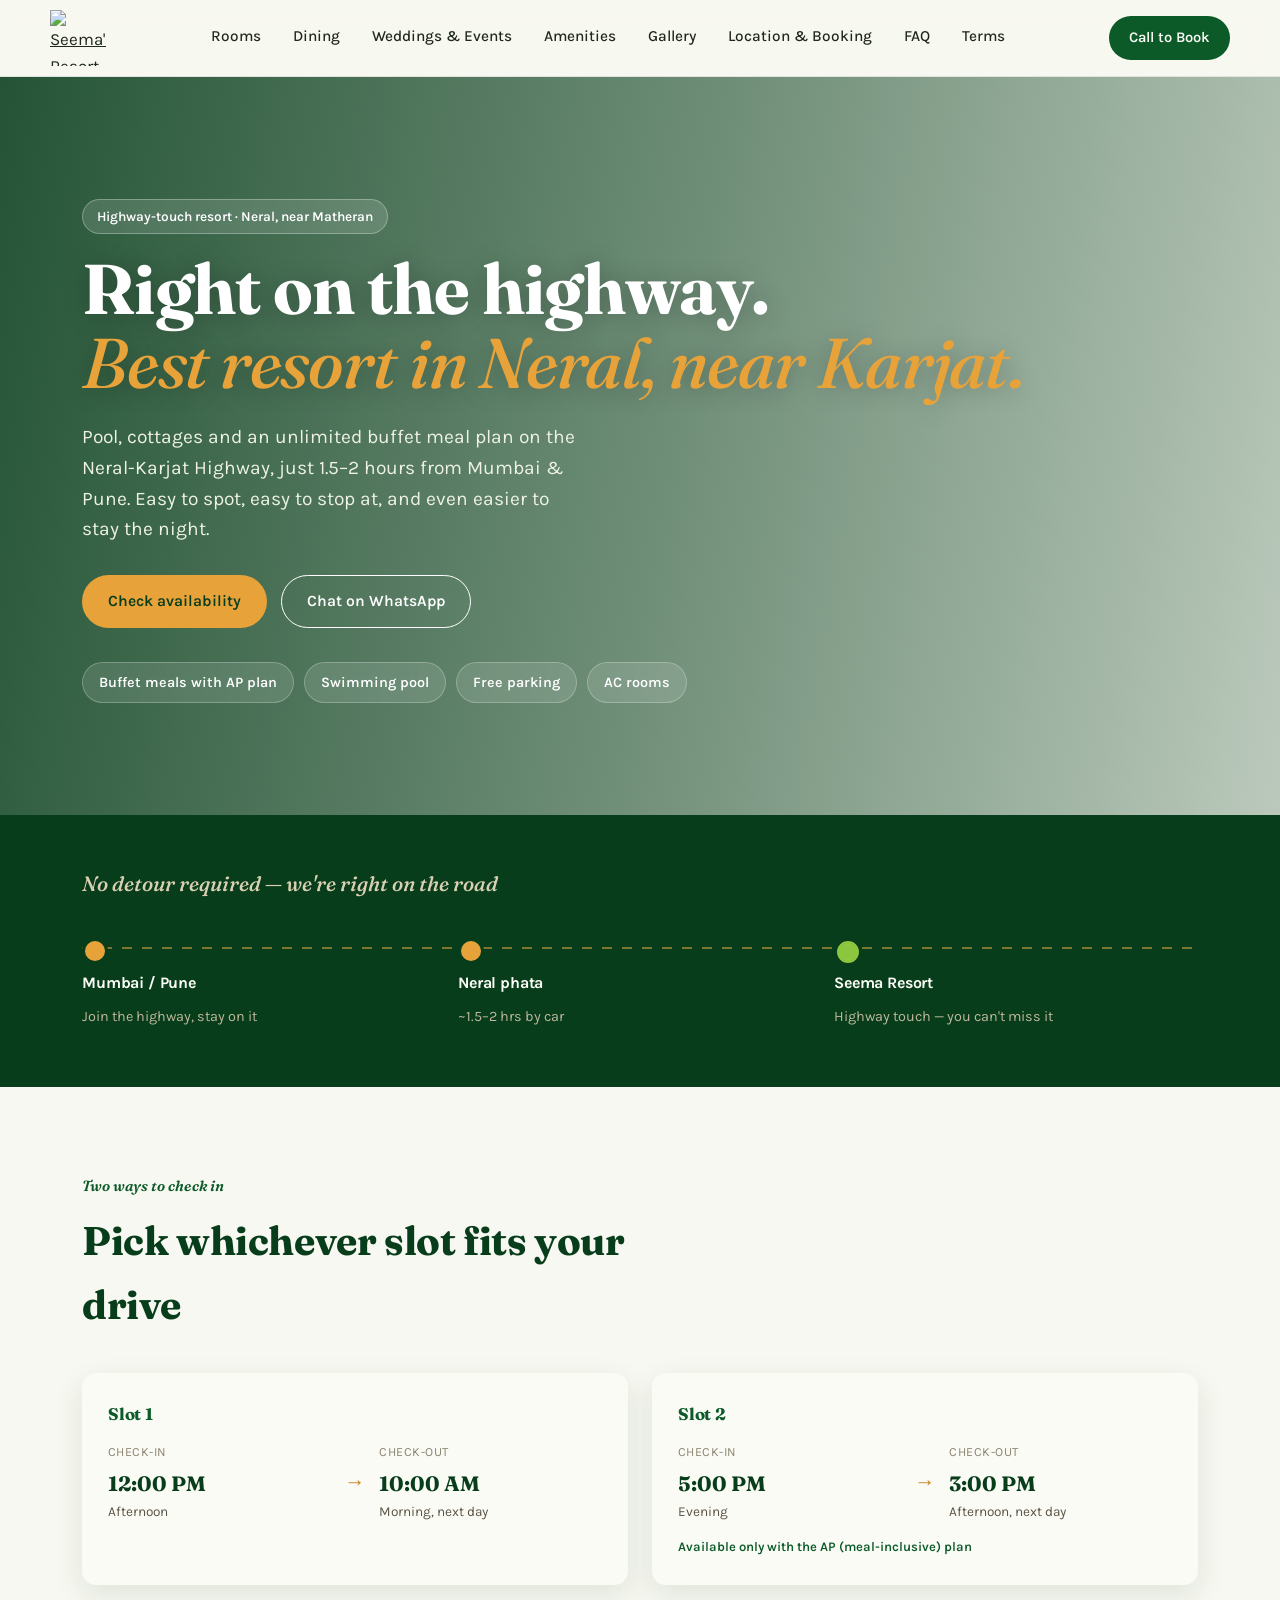
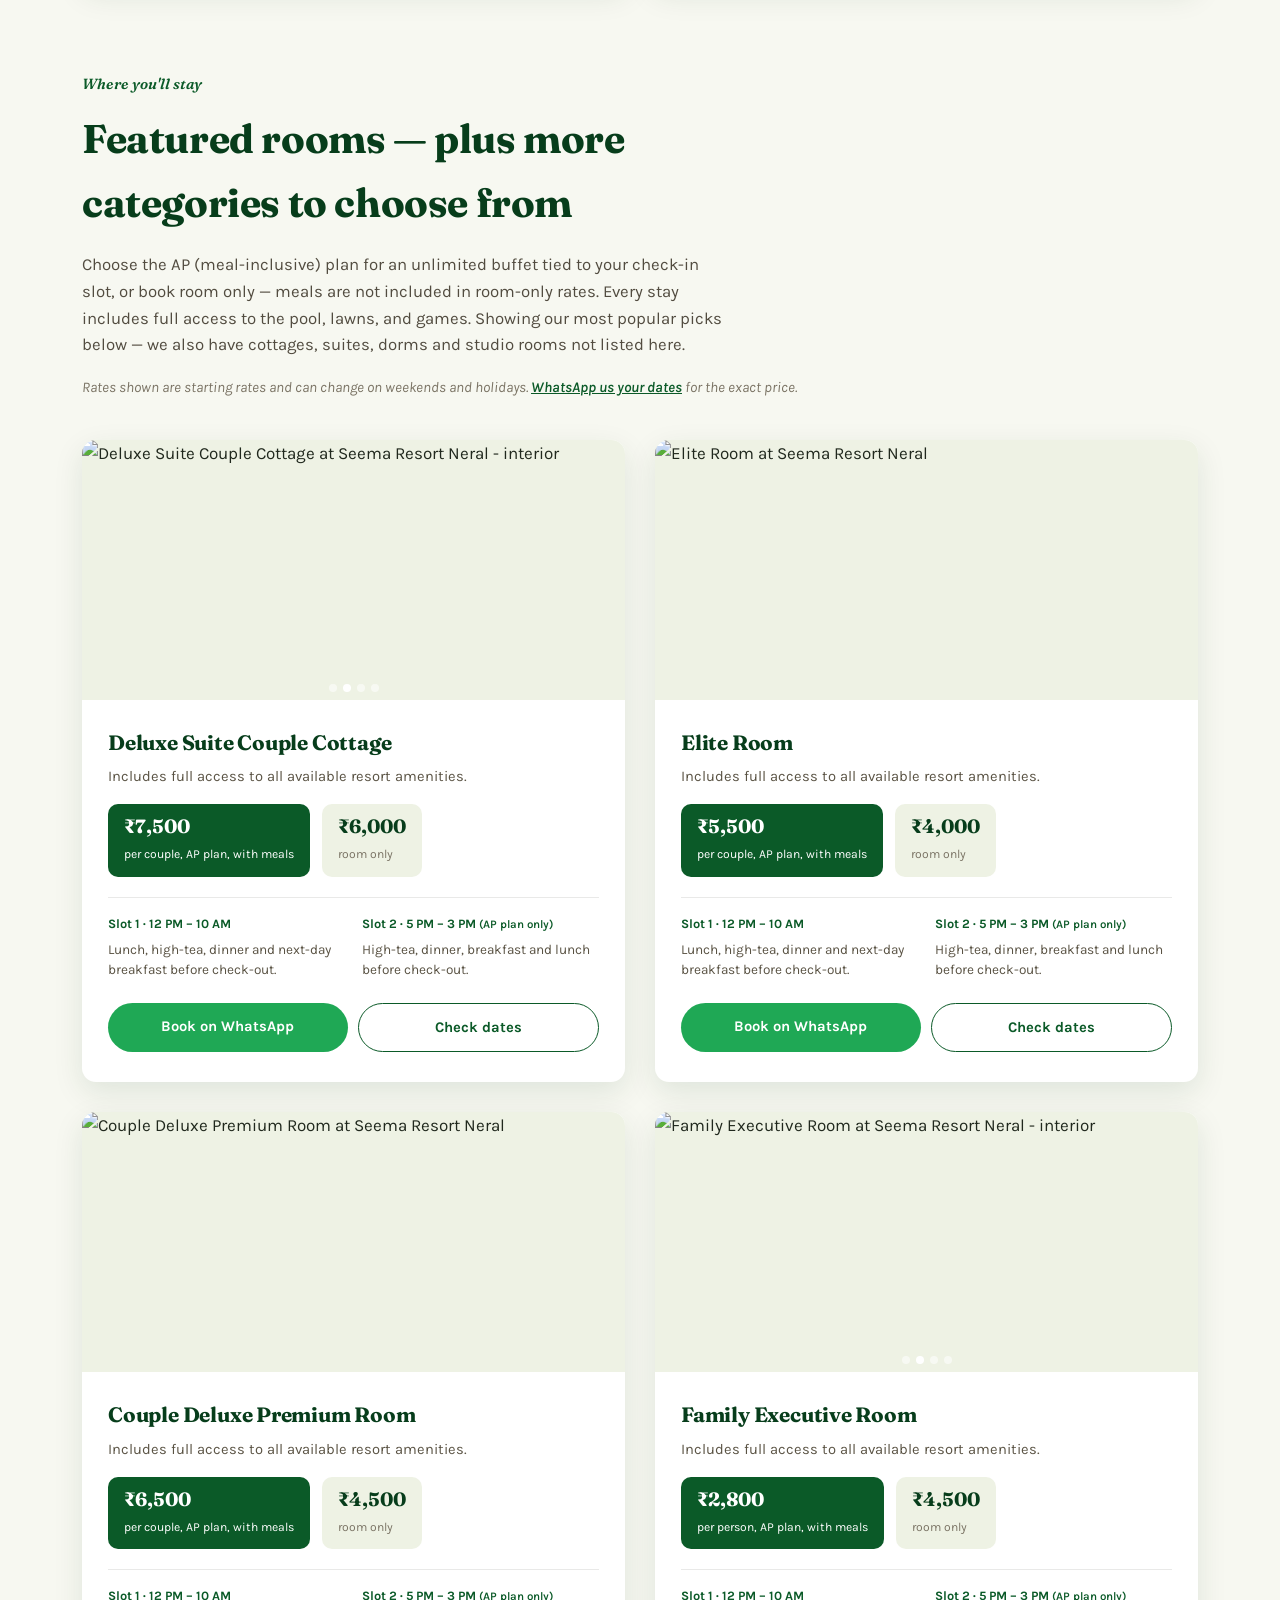
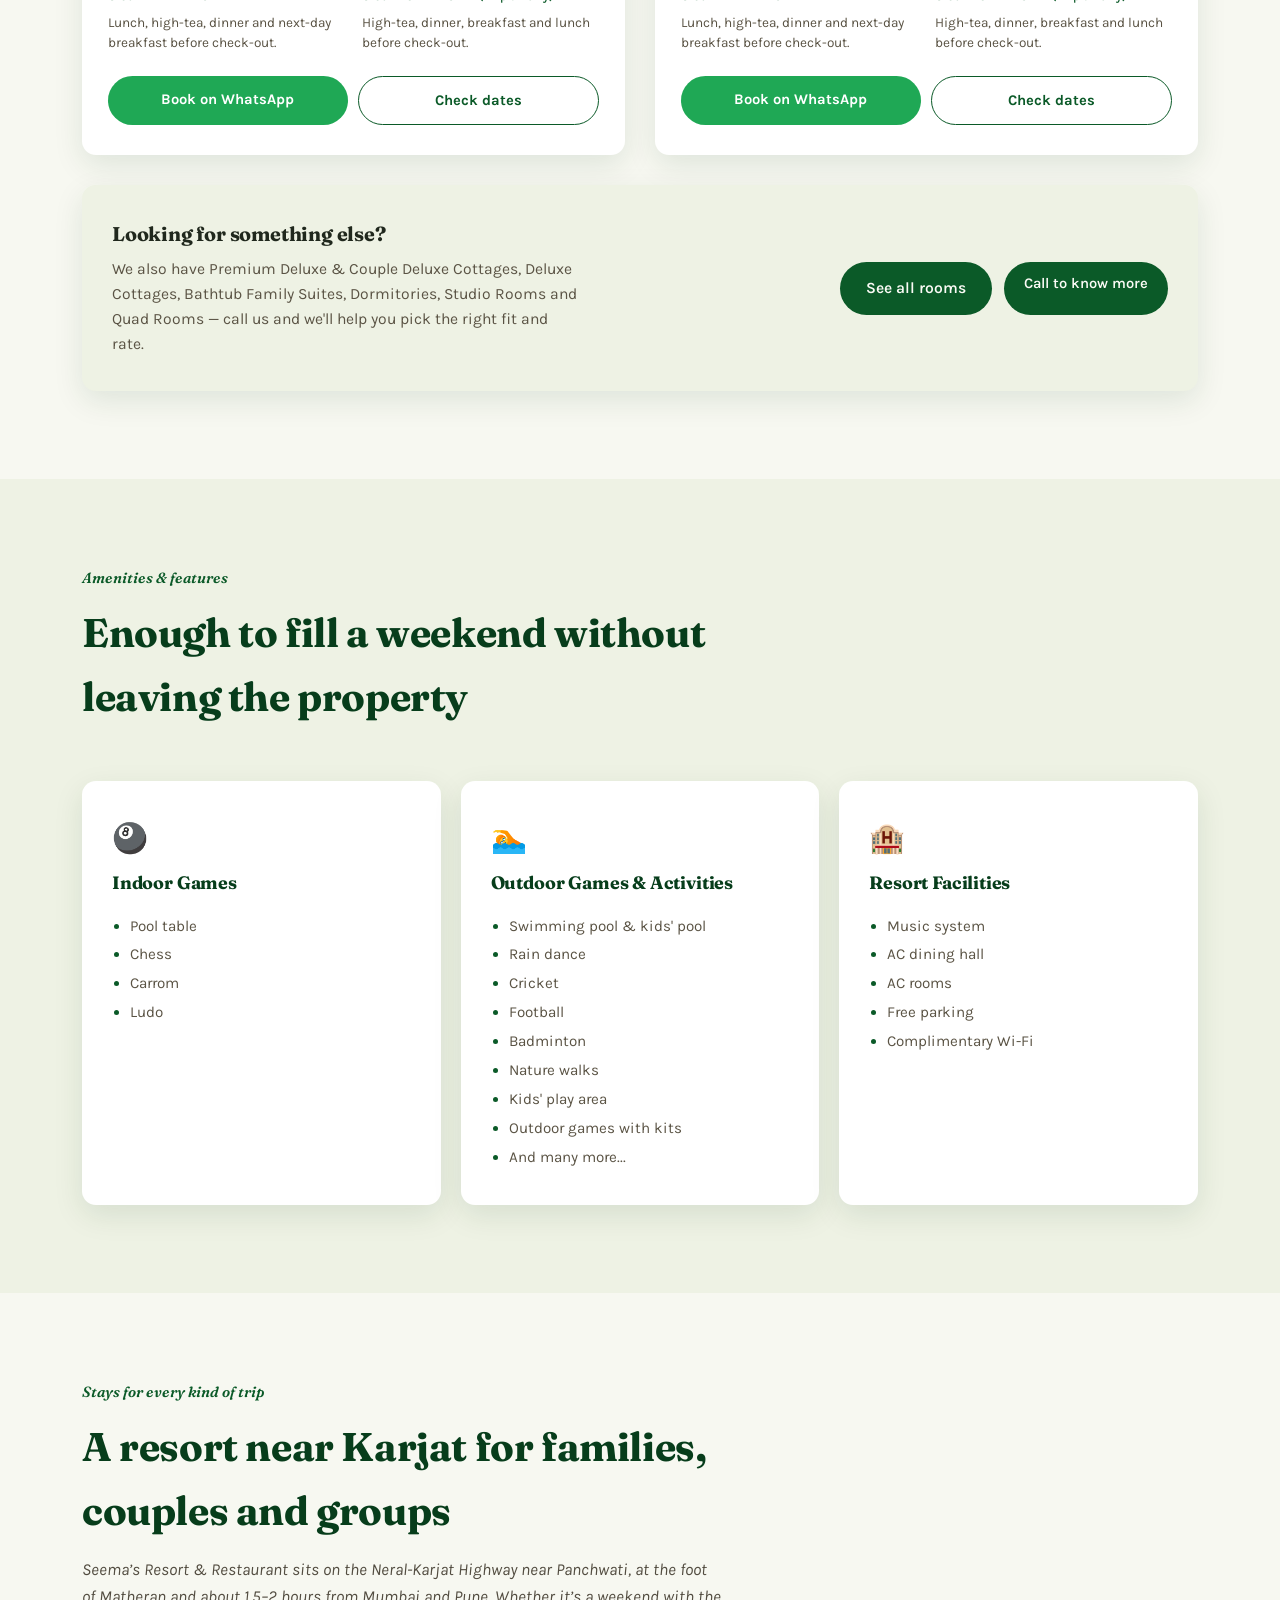
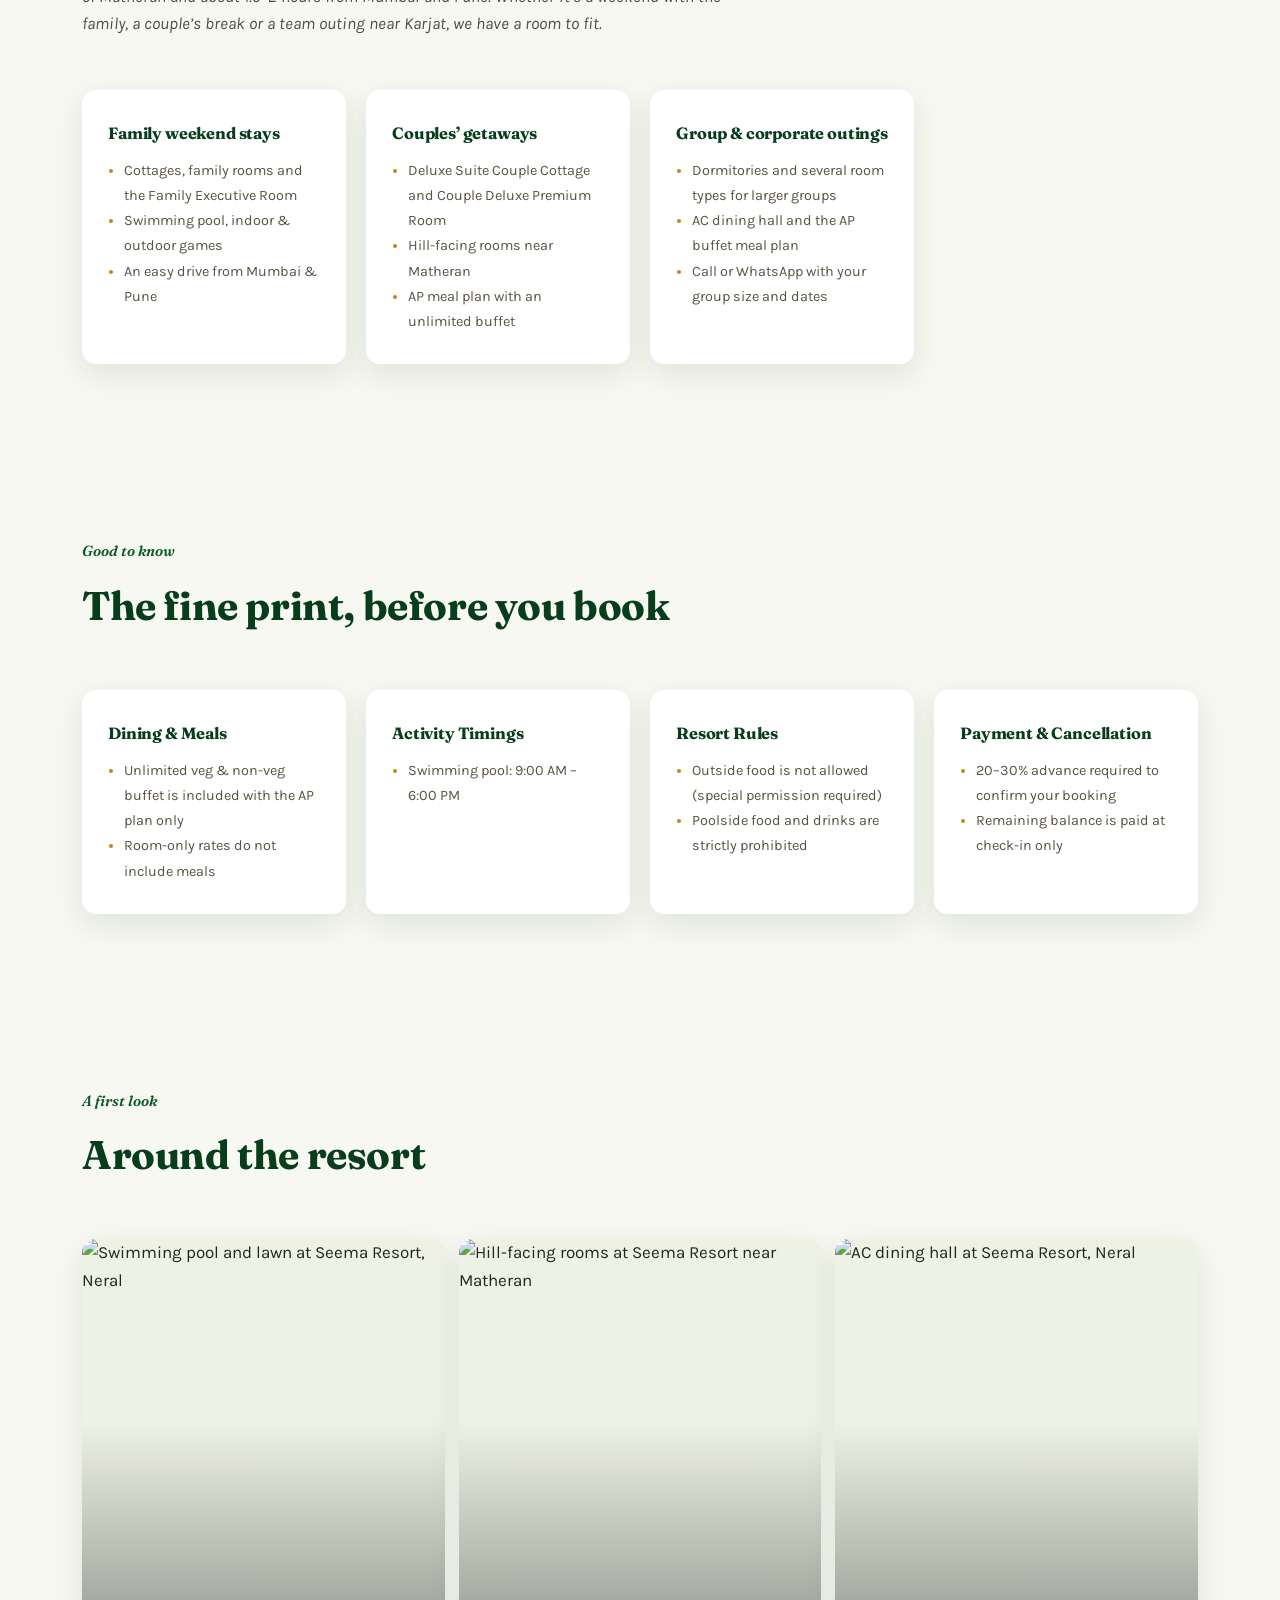
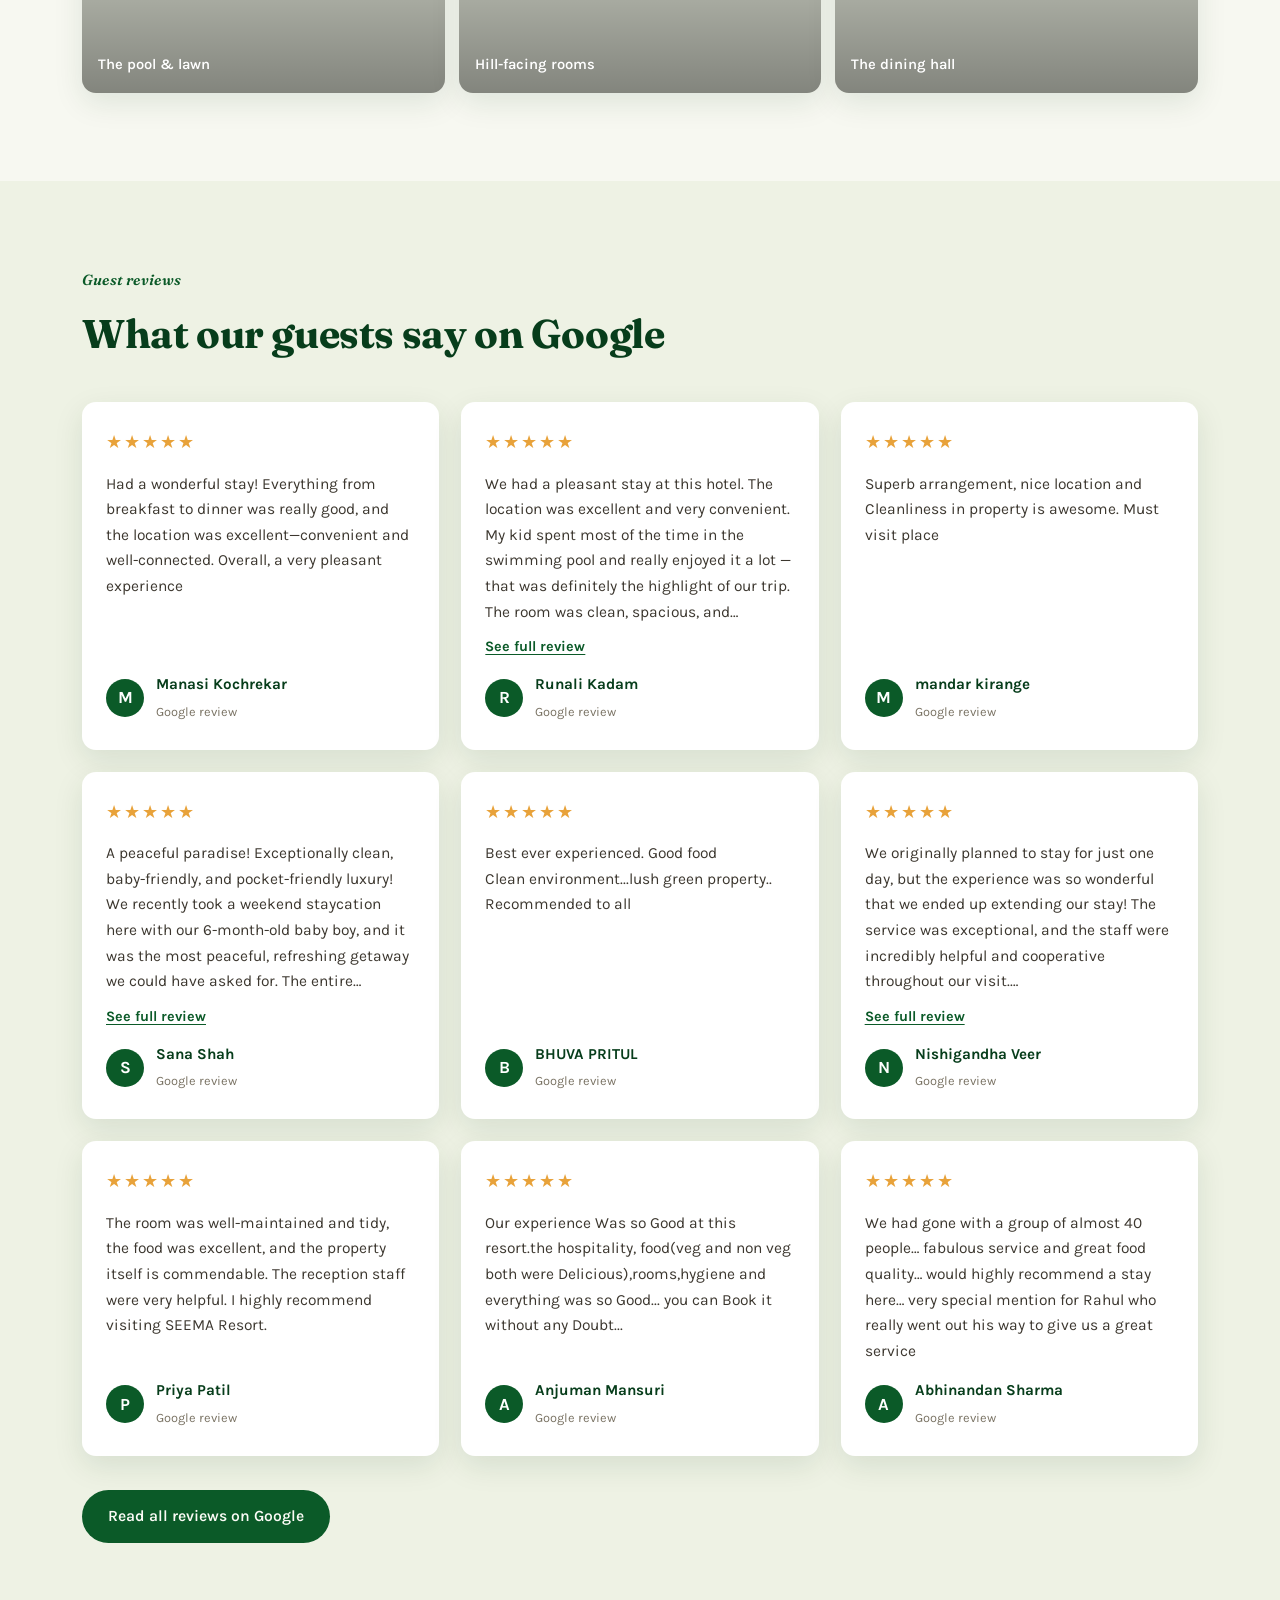
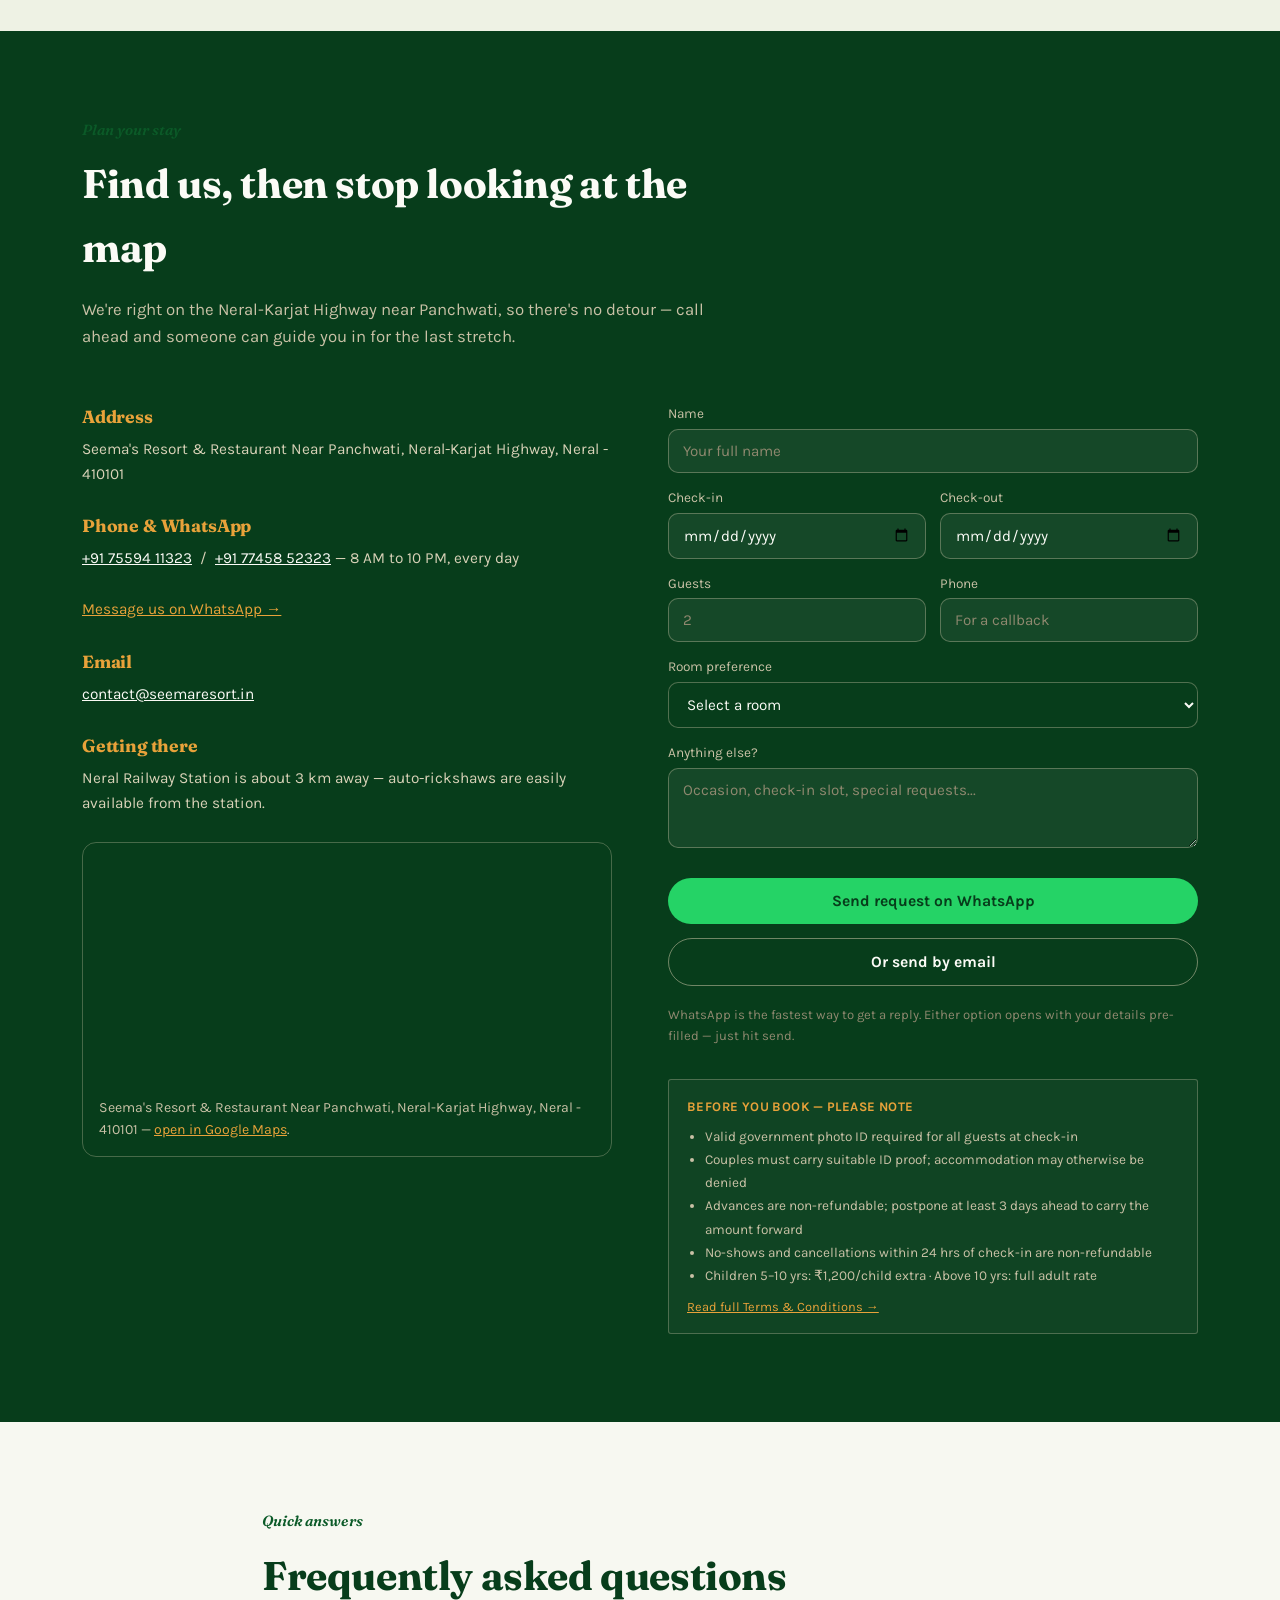
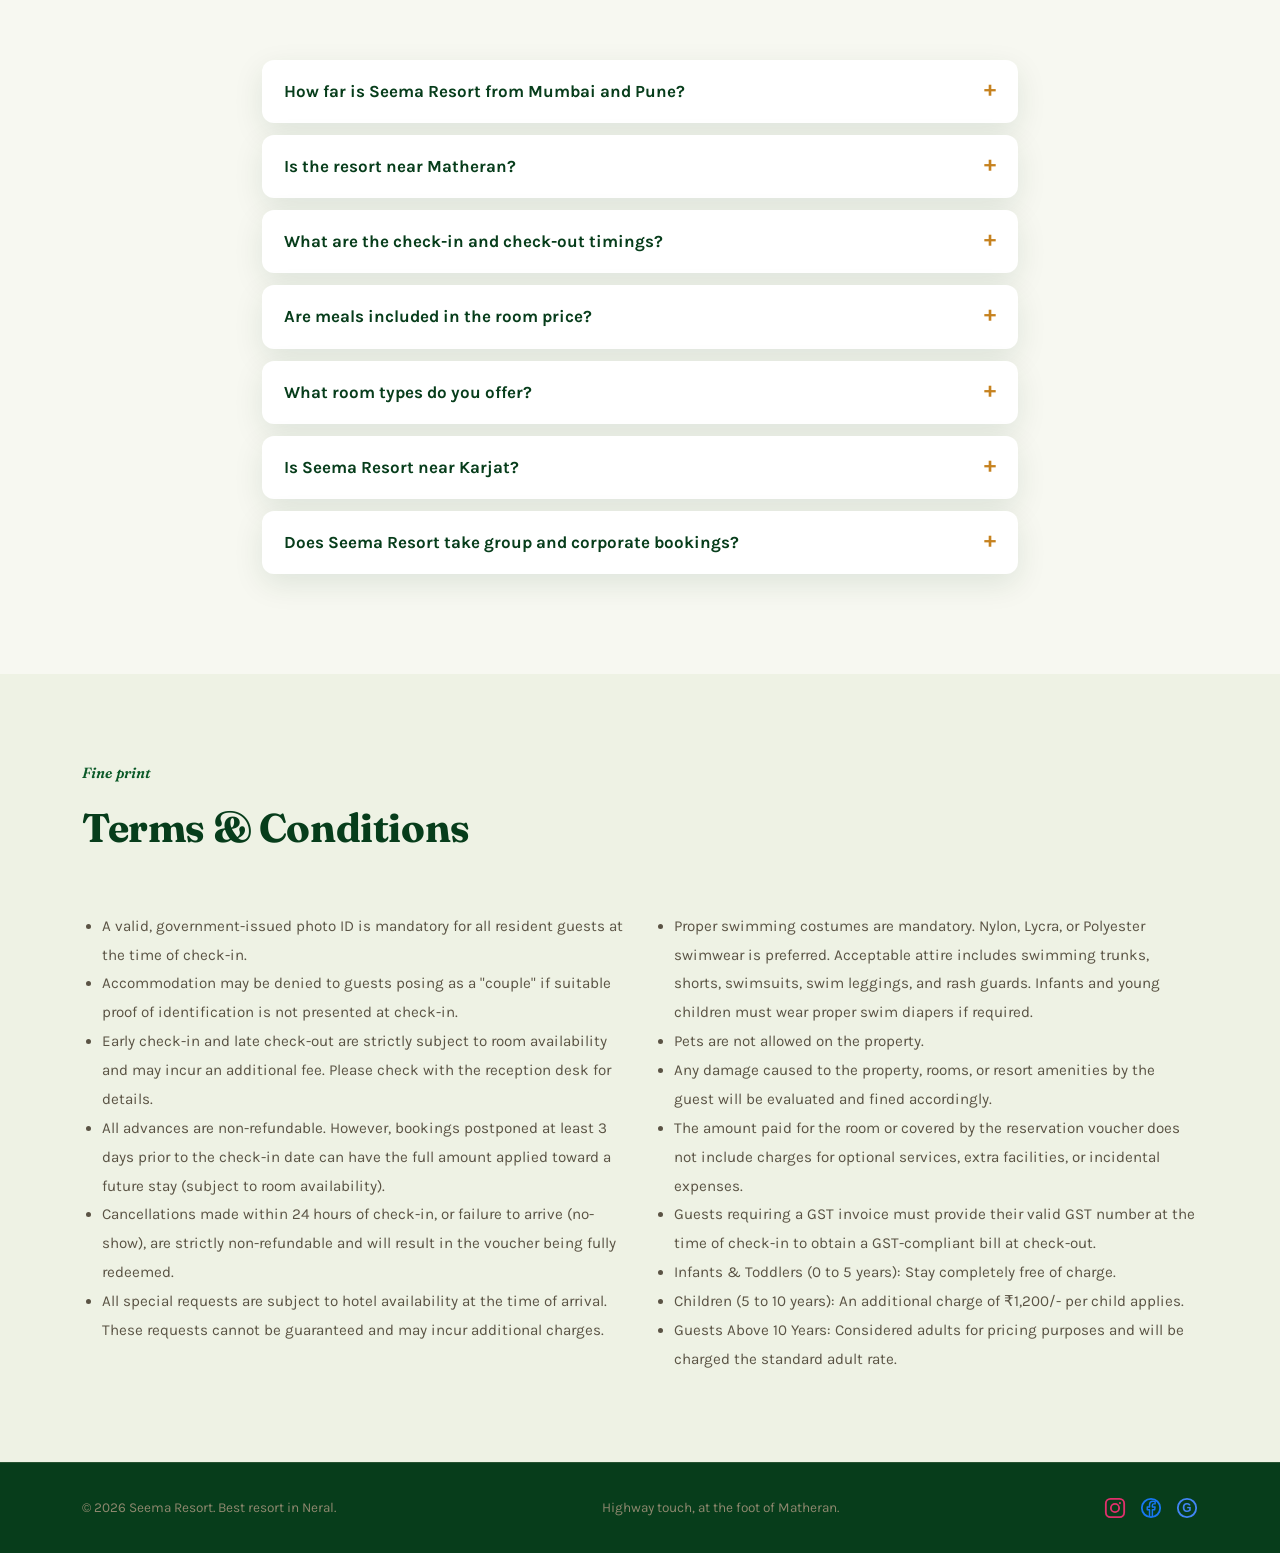
==== commit 244b70d2: "Add files via upload" ====
--- a/index.html
+++ b/index.html
@@ -1,1067 +1,1372 @@
-    <!DOCTYPE html>
-<html lang="en-IN">
-<head>
-<meta charset="UTF-8">
-<meta name="viewport" content="width=device-width, initial-scale=1.0">
-<meta name="theme-color" content="#3A0F16">
-<title>Tapovan Resort and Wedding Lawns | Antart</title>
-<meta name="description" content="Tapovan Resort and Wedding Lawns — a resort and wedding lawn venue in Antart. Rooms with pool, meals included, and lawns for weddings and events. Best resort in Antart for weekend getaways — book now.">
-<meta name="keywords" content="Tapovan Resort and Wedding Lawns, resort in Antart, best resort in Antart, wedding lawns Antart, wedding resort Maharashtra, resort with swimming pool Antart, resort with meals included Antart, resort for family outing Antart, banquet hall Antart, marriage lawns Maharashtra">
-<meta name="robots" content="index, follow, max-image-preview:large">
-<meta name="author" content="Tapovan Resort and Wedding Lawns">
-<meta name="geo.region" content="IN-MH">
-<meta name="geo.placename" content="Antart, Maharashtra">
-<meta name="geo.position" content="[latitude];[longitude]">
-<meta name="ICBM" content="[latitude], [longitude]">
-<link rel="canonical" href="https://www.tapovanresort.in/">
-
-<!-- Open Graph / Facebook, WhatsApp, Instagram link previews -->
-<meta property="og:type" content="website">
-<meta property="og:site_name" content="Tapovan Resort and Wedding Lawns">
-<meta property="og:title" content="Tapovan Resort and Wedding Lawns | Antart">
-<meta property="og:description" content="A resort and wedding lawn venue in Antart, Maharashtra. Rooms with pool, meals included, and lawns for weddings and events.">
-<meta property="og:url" content="https://www.tapovanresort.in/">
-<meta property="og:image" content="https://www.tapovanresort.in/images/pool.jpeg">
-<meta property="og:image:width" content="1200">
-<meta property="og:image:height" content="630">
-<meta property="og:locale" content="en_IN">
-
-<!-- Twitter Card -->
-<meta name="twitter:card" content="summary_large_image">
-<meta name="twitter:title" content="Tapovan Resort and Wedding Lawns | Antart">
-<meta name="twitter:description" content="A resort and wedding lawn venue in Antart, Maharashtra. Rooms with pool, meals included, and lawns for weddings and events.">
-<meta name="twitter:image" content="https://www.tapovanresort.in/images/pool.jpeg">
-
-<link rel="icon" type="image/png" href="images/tapovanlogotest2.png">
-<link rel="preconnect" href="https://fonts.googleapis.com">
-<link rel="preconnect" href="https://fonts.gstatic.com" crossorigin>
-<link href="https://fonts.googleapis.com/css2?family=Cormorant+Garamond:ital,wght@0,400;0,500;0,600;0,700;1,500;1,600&family=Jost:wght@400;500;600;700&display=swap" rel="stylesheet">
-
-<!-- Structured data: LodgingBusiness -->
-<script type="application/ld+json">
-{
-  "@context": "https://schema.org",
-  "@type": "LodgingBusiness",
-  "name": "Tapovan Resort and Wedding Lawns",
-  "alternateName": "Tapovan Resort and Wedding Lawns",
-  "description": "Tapovan Resort and Wedding Lawns is a resort and wedding lawn venue in Antart, Maharashtra, offering rooms with a swimming pool, indoor & outdoor games, meals, and lawns for weddings and events — a popular pick for weekend getaways, family outings and wedding functions.",
-  "url": "https://www.tapovanresort.in/",
-  "telephone": "+91-77458-72323",
-  "email": "contact@tapovanresort.in",
-  "image": [
-    "https://www.tapovanresort.in/images/pool.jpeg",
-    "https://www.tapovanresort.in/images/hillrooms.jpeg",
-    "https://www.tapovanresort.in/images/hall.jpeg"
-  ],
-  "address": {
-    "@type": "PostalAddress",
-    "streetAddress": "[Street address]",
-    "addressLocality": "Antart",
-    "addressRegion": "Maharashtra",
-    "postalCode": "",
-    "addressCountry": "IN"
-  },
-  "geo": {
-    "@type": "GeoCoordinates",
-    "latitude": 0,
-    "longitude": 0
-  },
-  "hasMap": "[Google Maps share link]",
-  "priceRange": "₹[Price] - ₹[Price]",
-  "currenciesAccepted": "INR",
-  "paymentAccepted": "Cash, UPI, Card",
-  "areaServed": ["Antart"],
-  "checkinTime": "12:00",
-  "checkoutTime": "10:00",
-  "sameAs": [
-    "[Instagram profile URL]",
-    "[Facebook/Google profile URL]"
-  ],
-  "amenityFeature": [
-    {"@type": "LocationFeatureSpecification", "name": "Swimming Pool", "value": true},
-    {"@type": "LocationFeatureSpecification", "name": "Free WiFi", "value": true},
-    {"@type": "LocationFeatureSpecification", "name": "Free Parking", "value": true},
-    {"@type": "LocationFeatureSpecification", "name": "AC Rooms", "value": true},
-    {"@type": "LocationFeatureSpecification", "name": "Meals Included", "value": true},
-    {"@type": "LocationFeatureSpecification", "name": "Indoor Games", "value": true},
-    {"@type": "LocationFeatureSpecification", "name": "Outdoor Games", "value": true},
-    {"@type": "LocationFeatureSpecification", "name": "AC Dining Hall", "value": true}
-  ]
-}
-</script>
-<script type="application/ld+json">
-{
-  "@context": "https://schema.org",
-  "@type": "FAQPage",
-  "mainEntity": [
-    {
-      "@type": "Question",
-      "name": "Where is Tapovan Resort and Wedding Lawns located?",
-      "acceptedAnswer": {
-        "@type": "Answer",
-        "text": "Tapovan Resort and Wedding Lawns is located in Antart, Maharashtra. [Add distance/directions from nearby cities.]"
-      }
-    },
-    {
-      "@type": "Question",
-      "name": "Does Tapovan Resort and Wedding Lawns host weddings?",
-      "acceptedAnswer": {
-        "@type": "Answer",
-        "text": "Yes, Tapovan Resort and Wedding Lawns has dedicated wedding lawns for weddings and functions. [Add guest capacity/catering details.]"
-      }
-    },
-    {
-      "@type": "Question",
-      "name": "What are the check-in and check-out timings at Tapovan Resort and Wedding Lawns?",
-      "acceptedAnswer": {
-        "@type": "Answer",
-        "text": "Tapovan Resort and Wedding Lawns offers two check-in slots: 12:00 PM to 10:00 AM the next day, or 5:00 PM to 3:00 PM the next day (available on the AP meal-inclusive plan)."
-      }
-    },
-    {
-      "@type": "Question",
-      "name": "Does Tapovan Resort and Wedding Lawns include meals in the room price?",
-      "acceptedAnswer": {
-        "@type": "Answer",
-        "text": "Yes, all room rates at Tapovan Resort and Wedding Lawns include an unlimited vegetarian and non-vegetarian buffet for the duration of your stay."
-      }
-    },
-    {
-      "@type": "Question",
-      "name": "What types of rooms does Tapovan Resort and Wedding Lawns offer?",
-      "acceptedAnswer": {
-        "@type": "Answer",
-        "text": "[List your room types here, e.g. Deluxe Rooms, Cottages, Suites, Dormitories.]"
-      }
-    }
-  ]
-}
-</script>
-<style>
-  :root{
-    --ink:#1C0E0F;
-    --wine:#5C1A22;
-    --wine-deep:#3A0F16;
-    --gold:#B8863A;
-    --gold-bright:#D9A653;
-    --ivory:#F4ECDD;
-    --ivory-dim:#CBB99C;
-    --line:rgba(244,236,221,0.18);
-    --line-dark:rgba(28,14,15,0.16);
-  }
-  *{box-sizing:border-box;}
-  html{scroll-behavior:smooth;}
-  body{
-    margin:0;
-    background:var(--ivory);
-    color:var(--ink);
-    font-family:'Jost',sans-serif;
-    font-size:17px;
-    line-height:1.65;
-  }
-  h1,h2,h3{
-    font-family:'Cormorant Garamond',serif;
-    font-weight:600;
-    margin:0;
-    letter-spacing:0;
-  }
-  a{color:inherit;}
-  img,svg{display:block;max-width:100%;}
-  .wrap{max-width:1180px;margin:0 auto;padding:0 32px;}
-  @media(max-width:640px){.wrap{padding:0 20px;}}
-
-  @media (prefers-reduced-motion: reduce){
-    *{animation:none !important;transition:none !important;}
-    html{scroll-behavior:auto;}
-  }
-
-  /* ---------- SIGNATURE DEVICE: the tick + label ---------- */
-  .mark{display:flex;align-items:center;gap:10px;color:var(--gold);font-weight:600;font-size:0.9rem;margin-bottom:14px;}
-  .mark .tick{display:inline-block;width:22px;height:1px;background:var(--gold);}
-  .on-dark .mark{color:var(--gold-bright);}
-  .on-dark .mark .tick{background:var(--gold-bright);}
-
-  /* ---------- NAV ---------- */
-  header.site{
-    position:sticky;top:0;z-index:50;
-    background:var(--ivory);
-    border-bottom:1px solid var(--line-dark);
-  }
-  .nav{display:flex;align-items:center;justify-content:space-between;padding:16px 0;}
-  .brand-logo{display:flex;align-items:center;flex-shrink:0;}
-  .logo-img{height:clamp(120px,7vw,56px);width:auto;max-width:60vw;display:block;}
-  nav.links{display:flex;gap:30px;font-size:0.95rem;font-weight:500;}
-  nav.links a{text-decoration:none;padding-bottom:4px;border-bottom:1px solid transparent;}
-  nav.links a:hover{border-bottom-color:var(--gold);}
-  .call-btn{
-    border:1px solid var(--ink);color:var(--ink);background:transparent;
-    padding:10px 20px;text-decoration:none;font-weight:600;font-size:0.9rem;white-space:nowrap;
-  }
-  .call-btn:hover{background:var(--ink);color:var(--ivory);}
-  .menu-toggle{display:none;background:none;border:none;font-size:1.5rem;cursor:pointer;color:var(--ink);padding:8px;line-height:1;}
-  @media(max-width:400px){.call-btn{padding:8px 12px;font-size:0.8rem;} .nav{gap:8px;}}
-  @media(max-width:860px){
-    nav.links{
-      display:none;position:absolute;top:100%;left:0;right:0;
-      background:var(--ivory);flex-direction:column;gap:0;border-bottom:1px solid var(--line-dark);
-    }
-    nav.links.open{display:flex;}
-    nav.links a{padding:16px 20px;border-top:1px solid var(--line-dark);border-bottom:none;}
-    .menu-toggle{display:block;}
-  }
-
-  /* ---------- HERO ---------- */
-  .hero{position:relative;overflow:hidden;background:var(--wine-deep);color:var(--ivory);}
-  .hero-inner{
-    position:relative;z-index:2;padding:90px 32px 70px;max-width:1180px;margin:0 auto;
-    display:grid;grid-template-columns:1.2fr 0.8fr;gap:56px;align-items:center;
-  }
-  @media(max-width:900px){.hero-inner{grid-template-columns:1fr;padding-top:56px;}}
-  .hero h1{
-    font-size:clamp(2.6rem,5.4vw,4rem);line-height:1.06;color:var(--ivory);
-    font-weight:500;margin-bottom:24px;
-  }
-  .hero h1 em{font-style:italic;font-weight:600;color:var(--gold-bright);}
-  .hero p.lede{font-size:1.1rem;max-width:44ch;color:var(--ivory-dim);margin-bottom:34px;}
-  .hero-ctas{display:flex;gap:16px;flex-wrap:wrap;}
-  .btn-primary{
-    background:var(--gold);color:var(--ink);padding:14px 28px;text-decoration:none;
-    font-weight:600;font-size:0.96rem;display:inline-block;border:1px solid var(--gold);
-  }
-  .btn-primary:hover{background:transparent;color:var(--gold-bright);}
-  .btn-ghost{
-    border:1px solid var(--ivory-dim);color:var(--ivory);padding:13px 27px;text-decoration:none;
-    font-weight:600;font-size:0.96rem;display:inline-block;
-  }
-  .btn-ghost:hover{border-color:var(--gold-bright);color:var(--gold-bright);}
-  .hero-art{align-self:center;}
-  .hero-art svg{width:100%;height:auto;}
-
-  /* ---------- JOURNEY STRIP ---------- */
-  .route{background:var(--ink);color:var(--ivory);padding:44px 0 50px;}
-  .route .wrap{position:relative;}
-  .route-head{font-family:'Cormorant Garamond',serif;font-style:italic;font-weight:500;font-size:1.25rem;color:var(--ivory-dim);margin-bottom:34px;}
-  .route-track{display:flex;align-items:flex-start;justify-content:space-between;position:relative;gap:12px;}
-  .route-track::before{content:"";position:absolute;top:5px;left:0;right:0;height:1px;background:var(--line);}
-  .stop{position:relative;flex:1;padding-top:26px;min-width:0;}
-  .stop::before{content:"";position:absolute;top:0;left:0;width:10px;height:10px;background:var(--gold);}
-  .stop.here::before{background:var(--gold-bright);width:12px;height:12px;}
-  .stop h3{font-family:'Jost',sans-serif;font-weight:600;font-size:0.98rem;color:var(--ivory);margin-bottom:6px;}
-  .stop span{font-size:0.88rem;color:var(--ivory-dim);}
-  @media(max-width:720px){
-    .route-track{flex-direction:column;gap:26px;}
-    .route-track::before{width:1px;height:100%;top:0;left:5px;right:auto;}
-    .stop{padding-top:0;padding-left:32px;}
-    .stop::before{top:4px;left:0;}
-  }
-
-  /* ---------- SECTION HEADS ---------- */
-  .section{padding:96px 0;}
-  .section-head{max-width:640px;margin-bottom:56px;}
-  .section-head h2{font-size:clamp(2rem,3.6vw,2.7rem);font-weight:500;color:var(--ink);margin-bottom:14px;}
-  .on-dark .section-head h2{color:var(--ivory);}
-  .section-head p{color:#5b4c3f;font-size:1.03rem;}
-  .on-dark .section-head p{color:var(--ivory-dim);}
-
-  /* ---------- CHECK-IN SLOTS ---------- */
-  .slot-grid{display:grid;grid-template-columns:1fr 1fr;gap:0;border-top:1px solid var(--line-dark);}
-  @media(max-width:640px){.slot-grid{grid-template-columns:1fr;}}
-  .slot-card{padding:34px 0;border-bottom:1px solid var(--line-dark);}
-  .slot-card + .slot-card{border-left:1px solid var(--line-dark);padding-left:40px;}
-  @media(max-width:640px){.slot-card + .slot-card{border-left:none;padding-left:0;}}
-  .slot-card h3{font-size:1.4rem;font-weight:600;color:var(--wine);margin-bottom:18px;}
-  .slot-flow{display:flex;align-items:center;gap:18px;flex-wrap:wrap;}
-  .slot-point{flex:1;min-width:120px;}
-  .slot-point .label{font-size:0.76rem;color:#8a7a68;letter-spacing:0.02em;margin-bottom:4px;}
-  .slot-point .time{font-family:'Cormorant Garamond',serif;font-size:1.7rem;color:var(--ink);font-weight:600;}
-  .slot-point .part{font-size:0.84rem;color:#6b5b4d;}
-  .slot-arrow{color:var(--gold);font-size:1.2rem;}
-
-  /* ---------- FEATURE ROWS (rooms) ---------- */
-  .rooms-note{font-size:0.9rem;color:#8a7a68;font-style:italic;margin-top:0;margin-bottom:36px;}
-  .feature-list{border-top:1px solid var(--line-dark);}
-  .feature-row{
-    display:grid;grid-template-columns:1fr 1fr;gap:48px;align-items:center;
-    padding:48px 0;border-bottom:1px solid var(--line-dark);
-  }
-  .feature-row:nth-child(even){grid-template-columns:1fr 1fr;}
-  .feature-row:nth-child(even) .feature-visual{order:2;}
-  @media(max-width:820px){
-    .feature-row{grid-template-columns:1fr;gap:22px;padding:36px 0;}
-    .feature-row:nth-child(even) .feature-visual{order:0;}
-  }
-  .feature-visual{
-    position:relative;aspect-ratio:4/3;overflow:hidden;
-    outline:1px solid var(--gold);outline-offset:8px;
-  }
-  .feature-visual img{width:100%;height:100%;object-fit:cover;object-position:center;display:block;}
-  .feature-visual .carousel-track{display:flex;width:100%;height:100%;transition:transform 0.9s ease-in-out;}
-  .feature-visual .carousel-track img{flex:0 0 100%;width:100%;height:100%;object-fit:cover;object-position:center;display:block;}
-  .feature-visual .carousel-dots{position:absolute;bottom:14px;left:16px;display:flex;gap:6px;z-index:2;}
-  .feature-visual .carousel-dots span{width:5px;height:5px;background:rgba(255,255,255,0.5);transition:background 0.3s;}
-  .feature-visual .carousel-dots span.active{background:#fff;}
-  .feature-body h3{font-size:1.6rem;font-weight:600;color:var(--ink);margin-bottom:8px;}
-  .feature-body .tagline{color:#5b4c3f;font-size:0.94rem;margin:0 0 20px;}
-  .price-row{display:flex;gap:28px;flex-wrap:wrap;margin-bottom:22px;padding-bottom:22px;border-bottom:1px solid var(--line-dark);}
-  .price-chip strong{font-family:'Cormorant Garamond',serif;font-size:1.5rem;color:var(--wine);display:block;line-height:1.2;font-weight:600;}
-  .price-chip span{font-size:0.76rem;color:#8a7a68;}
-  .meal-slots{display:grid;grid-template-columns:1fr 1fr;gap:20px;}
-  @media(max-width:480px){.meal-slots{grid-template-columns:1fr;}}
-  .meal-slot h4{font-size:0.78rem;font-weight:600;color:var(--gold);margin:0 0 6px;text-transform:none;}
-  .meal-slot p{font-size:0.85rem;color:#5b4c3f;margin:0;line-height:1.5;}
-
-  .notice-bar{
-    display:flex;align-items:center;justify-content:space-between;flex-wrap:wrap;gap:20px;
-    padding:34px 0;border-bottom:1px solid var(--line-dark);
-  }
-  .notice-bar h3{font-size:1.25rem;font-weight:600;margin-bottom:6px;}
-  .notice-bar p{color:#5b4c3f;margin:0;font-size:0.96rem;max-width:52ch;}
-
-  /* ---------- AMENITIES (spec-sheet columns) ---------- */
-  .amenities-grid{display:grid;grid-template-columns:repeat(3,1fr);border-top:1px solid var(--line);border-bottom:1px solid var(--line);}
-  @media(max-width:760px){.amenities-grid{grid-template-columns:1fr;}}
-  .amenity-card{padding:36px 34px;border-left:1px solid var(--line);}
-  .amenity-card:first-child{border-left:none;}
-  @media(max-width:760px){.amenity-card{border-left:none;border-top:1px solid var(--line);}
-    .amenity-card:first-child{border-top:none;}}
-  .amenity-card h3{font-size:1.2rem;margin-bottom:16px;color:var(--ivory);font-weight:600;}
-  .amenity-card ul{margin:0;padding-left:0;list-style:none;color:var(--ivory-dim);font-size:0.95rem;line-height:2;}
-
-  /* ---------- GOOD TO KNOW (spec-sheet columns, light) ---------- */
-  .info-grid{display:grid;grid-template-columns:repeat(4,1fr);border-top:1px solid var(--line-dark);border-bottom:1px solid var(--line-dark);}
-  @media(max-width:900px){.info-grid{grid-template-columns:repeat(2,1fr);}}
-  @media(max-width:520px){.info-grid{grid-template-columns:1fr;}}
-  .info-card{padding:32px 28px;border-left:1px solid var(--line-dark);}
-  .info-card:first-child{border-left:none;}
-  @media(max-width:900px){.info-card:nth-child(odd){border-left:none;}}
-  @media(max-width:520px){.info-card{border-left:none !important;border-top:1px solid var(--line-dark);}
-    .info-card:first-child{border-top:none;}}
-  .info-card h3{font-size:1.05rem;margin-bottom:12px;color:var(--wine);font-weight:600;}
-  .info-card ul{margin:0;padding-left:16px;color:#5b4c3f;font-size:0.9rem;line-height:1.8;}
-  .info-card ul li::marker{color:var(--gold);}
-
-  #terms ul.terms-list{columns:2;column-gap:48px;margin:0;padding-left:20px;color:#5b4c3f;font-size:0.95rem;line-height:1.9;}
-  @media(max-width:700px){#terms ul.terms-list{columns:1;}}
-
-  /* ---------- EVENTS FILMSTRIP ---------- */
-  .filmstrip{display:flex;gap:2px;overflow-x:auto;scroll-snap-type:x mandatory;padding-bottom:6px;}
-  .filmstrip::-webkit-scrollbar{height:6px;}
-  .filmstrip::-webkit-scrollbar-thumb{background:var(--line-dark);}
-  .film-item{flex:0 0 300px;scroll-snap-align:start;}
-  .film-visual{aspect-ratio:3/4;position:relative;overflow:hidden;background:var(--wine-deep);}
-  .film-visual img{width:100%;height:100%;object-fit:cover;object-position:center;display:block;}
-  .film-visual .carousel-track{display:flex;width:100%;height:100%;transition:transform 0.9s ease-in-out;}
-  .film-visual .carousel-track img{flex:0 0 100%;width:100%;height:100%;object-fit:cover;object-position:center;display:block;}
-  .film-visual .carousel-dots{position:absolute;bottom:10px;left:12px;display:flex;gap:6px;z-index:2;}
-  .film-visual .carousel-dots span{width:5px;height:5px;background:rgba(255,255,255,0.5);}
-  .film-visual .carousel-dots span.active{background:#fff;}
-  .film-item h3{font-size:1.1rem;font-weight:600;margin:14px 0 4px;}
-  .film-item p{font-size:0.88rem;color:#6b5b4d;margin:0;}
-
-  /* ---------- GALLERY (asymmetric) ---------- */
-  .gallery{display:grid;grid-template-columns:repeat(4,1fr);grid-auto-rows:140px;gap:2px;}
-  .gallery .g-tile:nth-child(1){grid-column:span 2;grid-row:span 2;}
-  .gallery .g-tile:nth-child(2){grid-column:span 2;grid-row:span 1;}
-  .gallery .g-tile:nth-child(3){grid-column:span 2;grid-row:span 1;}
-  @media(max-width:760px){
-    .gallery{grid-template-columns:repeat(2,1fr);grid-auto-rows:130px;}
-    .gallery .g-tile:nth-child(1){grid-column:span 2;grid-row:span 2;}
-    .gallery .g-tile:nth-child(2){grid-column:span 1;grid-row:span 1;}
-    .gallery .g-tile:nth-child(3){grid-column:span 1;grid-row:span 1;}
-  }
-  .g-tile{position:relative;overflow:hidden;display:flex;align-items:flex-end;padding:14px;background:var(--wine-deep);}
-  .g-tile img{position:absolute;inset:0;width:100%;height:100%;object-fit:cover;object-position:center;filter:saturate(0.85) sepia(0.12);}
-  .g-tile span{position:relative;z-index:2;color:#fff;font-weight:600;font-size:0.88rem;}
-  .g-tile::after{content:"";position:absolute;inset:0;background:linear-gradient(180deg,transparent 50%,rgba(28,14,15,0.65));}
-  .g-note{margin-top:18px;font-size:0.86rem;color:#8a7a68;}
-
-  /* ---------- QUOTE ---------- */
-  .quote-block{background:var(--wine-deep);color:var(--ivory);padding:80px 0;border-top:1px solid var(--line);border-bottom:1px solid var(--line);}
-  .quote-block blockquote{
-    font-family:'Cormorant Garamond',serif;font-style:italic;font-weight:500;
-    font-size:clamp(1.5rem,2.8vw,2.1rem);max-width:760px;margin:0 0 22px;line-height:1.4;color:var(--ivory);
-  }
-  .quote-block cite{font-style:normal;font-weight:600;font-size:0.92rem;color:var(--gold-bright);}
-
-  /* ---------- BOOK ---------- */
-  .book{background:var(--ink);color:var(--ivory);}
-  .book-grid{display:grid;grid-template-columns:1fr 1fr;gap:64px;}
-  @media(max-width:860px){.book-grid{grid-template-columns:1fr;}}
-  .book-info h3{font-size:1.02rem;margin-bottom:6px;color:var(--gold-bright);font-weight:600;letter-spacing:0.02em;}
-  .book-info p{color:var(--ivory-dim);margin:0 0 26px;font-size:0.96rem;}
-  .map-box{border:1px solid var(--line);padding:0;overflow:hidden;}
-  form.book-form{display:flex;flex-direction:column;gap:20px;}
-  form.book-form label{font-size:0.84rem;color:var(--ivory-dim);margin-bottom:6px;display:block;}
-  form.book-form input, form.book-form textarea, form.book-form select{
-    width:100%;padding:10px 2px;border:none;border-bottom:1px solid var(--line);
-    background:transparent;color:var(--ivory);font-family:'Jost',sans-serif;font-size:0.95rem;
-  }
-  form.book-form input:focus, form.book-form textarea:focus, form.book-form select:focus{outline:none;border-bottom-color:var(--gold-bright);}
-  form.book-form select option{background:var(--ink);color:var(--ivory);}
-  form.book-form input::placeholder, form.book-form textarea::placeholder{color:#6b5b4d;}
-  .row-2{display:grid;grid-template-columns:1fr 1fr;gap:20px;}
-  @media(max-width:480px){.row-2{grid-template-columns:1fr;}}
-  form.book-form button{
-    margin-top:10px;background:var(--gold);color:var(--ink);border:1px solid var(--gold);
-    padding:14px;font-weight:600;font-size:0.96rem;cursor:pointer;font-family:'Jost',sans-serif;
-  }
-  form.book-form button:hover{background:transparent;color:var(--gold-bright);}
-  .form-note{font-size:0.8rem;color:#6b5b4d;margin-top:4px;}
-
-  /* ---------- FOOTER ---------- */
-  footer{background:var(--ink);border-top:1px solid var(--line);padding:32px 0;color:#8a7a68;font-size:0.85rem;}
-  footer .wrap{display:flex;justify-content:space-between;flex-wrap:wrap;gap:12px;}
-</style>
-</head>
-<body>
-
-<header class="site">
-  <div class="wrap nav">
-    <a href="#top" class="brand-logo"><img src="images/tapovanlogotest2.png" alt="Tapovan Resort and Wedding Lawns" class="logo-img" width="100" height="100" fetchpriority="high"></a>
-    <nav class="links" id="navLinks">
-      <a href="#rooms">Rooms</a>
-      <a href="#amenities">Amenities</a>
-      <a href="#events">Events</a>
-      <a href="#gallery">Gallery</a>
-      <a href="#book">Location &amp; Booking</a>
-      <a href="#terms">Terms</a>
-    </nav>
-    <div style="display:flex;align-items:center;gap:14px;">
-      <a class="call-btn" href="tel:+917745872323">Call to Book</a>
-      <button class="menu-toggle" id="menuToggle" aria-label="Toggle menu" aria-expanded="false">&#9776;</button>
-    </div>
-  </div>
-</header>
-
-<section class="hero on-dark">
-  <div class="hero-inner">
-    <div>
-      <div class="mark"><span class="tick"></span>Resort &amp; Wedding Lawns, Antart</div>
-      <h1>Stay, celebrate,<br>and get married<br><em>at Tapovan.</em></h1>
-      <p class="lede">Tapovan Resort and Wedding Lawns in Antart — rooms to stay, and lawns built for weddings and celebrations.</p>
-      <div class="hero-ctas">
-        <a class="btn-primary" href="#book">Check availability</a>
-        <a class="btn-ghost" href="#rooms">See rooms &amp; rates</a>
-      </div>
-    </div>
-    <div class="hero-art">
-      <svg viewBox="0 0 420 460" xmlns="http://www.w3.org/2000/svg">
-        <line x1="210" y1="20" x2="210" y2="440" stroke="#B8863A" stroke-width="1" opacity="0.5"/>
-        <path d="M60 440 C60 250 130 130 210 130 C290 130 360 250 360 440" fill="none" stroke="#D9A653" stroke-width="1.5"/>
-        <path d="M100 440 C100 280 150 180 210 180 C270 180 320 280 320 440" fill="none" stroke="#B8863A" stroke-width="1"/>
-        <circle cx="210" cy="130" r="5" fill="#D9A653"/>
-        <circle cx="210" cy="90" r="3" fill="#B8863A"/>
-        <path d="M170 440 L170 300 Q210 260 250 300 L250 440" fill="none" stroke="#D9A653" stroke-width="1.2"/>
-        <line x1="60" y1="440" x2="360" y2="440" stroke="#B8863A" stroke-width="1" opacity="0.6"/>
-      </svg>
-    </div>
-  </div>
-</section>
-
-<section class="route">
-  <div class="wrap">
-    <div class="route-head">[Update this route strip with directions to Antart]</div>
-    <div class="route-track">
-      <div class="stop">
-        <h3>[Starting city]</h3>
-        <span>[Route detail]</span>
-      </div>
-      <div class="stop">
-        <h3>[Nearby landmark/junction]</h3>
-        <span>[~travel time]</span>
-      </div>
-      <div class="stop here">
-        <h3>Tapovan Resort and Wedding Lawns</h3>
-        <span>[Directions note]</span>
-      </div>
-    </div>
-  </div>
-</section>
-
-<section class="section" id="timings" style="padding-bottom:56px;">
-  <div class="wrap">
-    <div class="section-head" style="margin-bottom:36px;">
-      <div class="mark"><span class="tick"></span>Two ways to check in</div>
-      <h2>Pick whichever slot fits your drive</h2>
-    </div>
-    <div class="slot-grid">
-      <div class="slot-card">
-        <h3>Slot 1</h3>
-        <div class="slot-flow">
-          <div class="slot-point">
-            <div class="label">Check-in</div>
-            <div class="time">12:00 PM</div>
-            <div class="part">Afternoon</div>
-          </div>
-          <div class="slot-arrow">&#8594;</div>
-          <div class="slot-point">
-            <div class="label">Check-out</div>
-            <div class="time">10:00 AM</div>
-            <div class="part">Morning, next day</div>
-          </div>
-        </div>
-      </div>
-      <div class="slot-card">
-        <h3>Slot 2</h3>
-        <div class="slot-flow">
-          <div class="slot-point">
-            <div class="label">Check-in</div>
-            <div class="time">5:00 PM</div>
-            <div class="part">Evening</div>
-          </div>
-          <div class="slot-arrow">&#8594;</div>
-          <div class="slot-point">
-            <div class="label">Check-out</div>
-            <div class="time">3:00 PM</div>
-            <div class="part">Afternoon, next day</div>
-          </div>
-        </div>
-        <p style="font-size:0.82rem;color:var(--wine);font-weight:600;margin:14px 0 0;">Available only with the AP (meal-inclusive) plan</p>
-      </div>
-    </div>
-  </div>
-</section>
-
-<section class="section" id="rooms" style="padding-top:0;">
-  <div class="wrap">
-    <div class="section-head" style="margin-bottom:16px;">
-      <div class="mark"><span class="tick"></span>Where you'll stay</div>
-      <h2>Featured rooms — plus more categories to choose from</h2>
-      <p>Every package includes a meal plan tied to your check-in slot, plus full access to the pool, lawns, and games. Showing our most popular picks below — [list any other room categories not shown here].</p>
-    </div>
-    <p class="rooms-note">Prices may vary on weekends.</p>
-
-    <div class="feature-list">
-
-      <div class="feature-row">
-        <div class="feature-visual carousel" data-carousel>
-          <div class="carousel-track">
-            <img src="images/room1.jpg" alt="[Room Type 1] at Tapovan Resort and Wedding Lawns Antart - bedroom view" loading="lazy" decoding="async">
-            <!-- Add up to 3 more <img src="images/..."> here to enable the sliding gallery for this room -->
-          </div>
-          <div class="carousel-dots"><span class="active"></span></div>
-        </div>
-        <div class="feature-body">
-          <h3>[Room Type 1]</h3>
-          <p class="tagline">Includes full access to all available resort amenities.</p>
-          <div class="price-row">
-            <div class="price-chip"><strong>₹[Price]</strong><span>per couple, with meals</span></div>
-            <div class="price-chip"><strong>₹[Price]</strong><span>room only</span></div>
-          </div>
-          <div class="meal-slots">
-            <div class="meal-slot">
-              <h4>Slot 1 · 12 PM – 10 AM</h4>
-              <p>Lunch, high-tea, dinner and next-day breakfast before check-out.</p>
-            </div>
-            <div class="meal-slot">
-              <h4>Slot 2 · 5 PM – 3 PM (AP plan only)</h4>
-              <p>High-tea, dinner, breakfast and lunch before check-out.</p>
-            </div>
-          </div>
-        </div>
-      </div>
-
-      <div class="feature-row">
-        <div class="feature-visual carousel" data-carousel>
-          <div class="carousel-track">
-            <img src="images/room2.jpg" alt="[Room Type 2] at Tapovan Resort and Wedding Lawns Antart" loading="lazy" decoding="async">
-            <!-- Add up to 3 more <img src="images/..."> here to enable the sliding gallery for this room -->
-          </div>
-          <div class="carousel-dots"><span class="active"></span></div>
-        </div>
-        <div class="feature-body">
-          <h3>[Room Type 2]</h3>
-          <p class="tagline">Includes full access to all available resort amenities.</p>
-          <div class="price-row">
-            <div class="price-chip"><strong>₹[Price]</strong><span>per couple, with meals</span></div>
-            <div class="price-chip"><strong>₹[Price]</strong><span>room only</span></div>
-          </div>
-          <div class="meal-slots">
-            <div class="meal-slot">
-              <h4>Slot 1 · 12 PM – 10 AM</h4>
-              <p>Lunch, high-tea, dinner and next-day breakfast before check-out.</p>
-            </div>
-            <div class="meal-slot">
-              <h4>Slot 2 · 5 PM – 3 PM (AP plan only)</h4>
-              <p>High-tea, dinner, breakfast and lunch before check-out.</p>
-            </div>
-          </div>
-        </div>
-      </div>
-
-      <div class="feature-row">
-        <div class="feature-visual carousel" data-carousel>
-          <div class="carousel-track">
-            <img src="images/room3.jpg" alt="[Room Type 3] at Tapovan Resort and Wedding Lawns Antart" loading="lazy" decoding="async">
-            <!-- Add up to 3 more <img src="images/..."> here to enable the sliding gallery for this room -->
-          </div>
-          <div class="carousel-dots"><span class="active"></span></div>
-        </div>
-        <div class="feature-body">
-          <h3>[Room Type 3]</h3>
-          <p class="tagline">Includes full access to all available resort amenities.</p>
-          <div class="price-row">
-            <div class="price-chip"><strong>₹[Price]</strong><span>per couple, with meals</span></div>
-            <div class="price-chip"><strong>₹[Price]</strong><span>room only</span></div>
-          </div>
-          <div class="meal-slots">
-            <div class="meal-slot">
-              <h4>Slot 1 · 12 PM – 10 AM</h4>
-              <p>Lunch, high-tea, dinner and next-day breakfast before check-out.</p>
-            </div>
-            <div class="meal-slot">
-              <h4>Slot 2 · 5 PM – 3 PM (AP plan only)</h4>
-              <p>High-tea, dinner, breakfast and lunch before check-out.</p>
-            </div>
-          </div>
-        </div>
-      </div>
-
-      <div class="feature-row">
-        <div class="feature-visual carousel" data-carousel>
-          <div class="carousel-track">
-            <img src="images/room4.jpg" alt="[Room Type 4] at Tapovan Resort and Wedding Lawns Antart - bedroom view" loading="lazy" decoding="async">
-            <!-- Add up to 3 more <img src="images/..."> here to enable the sliding gallery for this room -->
-          </div>
-          <div class="carousel-dots"><span class="active"></span></div>
-        </div>
-        <div class="feature-body">
-          <h3>[Room Type 4]</h3>
-          <p class="tagline">Includes full access to all available resort amenities.</p>
-          <div class="price-row">
-            <div class="price-chip"><strong>₹[Price]</strong><span>per person, with meals</span></div>
-            <div class="price-chip"><strong>₹[Price]</strong><span>room only</span></div>
-          </div>
-          <div class="meal-slots">
-            <div class="meal-slot">
-              <h4>Slot 1 · 12 PM – 10 AM</h4>
-              <p>Lunch, high-tea, dinner and next-day breakfast before check-out.</p>
-            </div>
-            <div class="meal-slot">
-              <h4>Slot 2 · 5 PM – 3 PM (AP plan only)</h4>
-              <p>High-tea, dinner, breakfast and lunch before check-out.</p>
-            </div>
-          </div>
-        </div>
-      </div>
-
-      <div class="notice-bar">
-        <div>
-          <h3>Looking for something else?</h3>
-          <p>[List any other room categories here] — call us and we'll help you pick the right fit and rate.</p>
-        </div>
-        <a class="call-btn" href="tel:+917745872323" style="flex-shrink:0;">Call to know more</a>
-      </div>
-
-    </div>
-  </div>
-</section>
-
-<section class="section on-dark" id="amenities" style="background:var(--wine-deep);">
-  <div class="wrap">
-    <div class="section-head">
-      <div class="mark"><span class="tick"></span>Amenities &amp; features</div>
-      <h2>Enough to fill a weekend without leaving the property</h2>
-    </div>
-  </div>
-  <div class="amenities-grid">
-    <div class="amenity-card">
-      <h3>Indoor Games</h3>
-      <ul>
-        <li>Pool table</li>
-        <li>Chess</li>
-        <li>Carrom</li>
-        <li>Ludo</li>
-      </ul>
-    </div>
-    <div class="amenity-card">
-      <h3>Outdoor Games &amp; Activities</h3>
-      <ul>
-        <li>Swimming pool &amp; kids' pool</li>
-        <li>Rain dance</li>
-        <li>Cricket</li>
-        <li>Football</li>
-        <li>Badminton</li>
-        <li>Nature walks</li>
-        <li>Kids' play area</li>
-        <li>Outdoor games with kits</li>
-        <li>And many more...</li>
-      </ul>
-    </div>
-    <div class="amenity-card">
-      <h3>Resort Facilities</h3>
-      <ul>
-        <li>Music system</li>
-        <li>AC dining hall</li>
-        <li>AC rooms</li>
-        <li>Free parking</li>
-        <li>Complimentary Wi-Fi</li>
-      </ul>
-    </div>
-  </div>
-</section>
-
-<section class="section" id="good-to-know">
-  <div class="wrap">
-    <div class="section-head">
-      <div class="mark"><span class="tick"></span>Good to know</div>
-      <h2>The fine print, before you book</h2>
-    </div>
-  </div>
-  <div class="info-grid">
-    <div class="info-card">
-      <h3>Dining &amp; Meals</h3>
-      <ul>
-        <li>Unlimited veg &amp; non-veg buffet included in the rates</li>
-        <li>All rates are inclusive of meals during your stay</li>
-      </ul>
-    </div>
-    <div class="info-card">
-      <h3>Activity Timings</h3>
-      <ul>
-        <li>Swimming pool: 9:00 AM – 6:00 PM</li>
-      </ul>
-    </div>
-    <div class="info-card">
-      <h3>Resort Rules</h3>
-      <ul>
-        <li>Outside food is not allowed (special permission required)</li>
-        <li>Poolside food and drinks are strictly prohibited</li>
-      </ul>
-    </div>
-    <div class="info-card">
-      <h3>Payment &amp; Cancellation</h3>
-      <ul>
-        <li>20–30% advance required to confirm your booking</li>
-        <li>Remaining balance is paid at check-in only</li>
-      </ul>
-    </div>
-  </div>
-</section>
-
-<section class="section" id="events" style="padding-top:80px;">
-  <div class="wrap">
-    <div class="section-head" style="margin-bottom:16px;">
-      <div class="mark"><span class="tick"></span>Celebrate with us</div>
-      <h2>Events at Tapovan Resort and Wedding Lawns</h2>
-      <p>From birthdays to family functions, our lawns and halls are set up to host your celebration. Take a look at some of the events we've hosted.</p>
-    </div>
-  </div>
-  <div class="wrap">
-    <div class="filmstrip">
-
-      <div class="film-item">
-        <div class="film-visual carousel" data-carousel>
-          <div class="carousel-track">
-            <img src="images/event1.jpg" alt="Birthday celebration event at Tapovan Resort and Wedding Lawns Antart" loading="lazy" decoding="async">
-            <!-- Add up to 3 more <img src="images/..."> here to enable the sliding gallery for this event -->
-          </div>
-          <div class="carousel-dots"><span class="active"></span></div>
-        </div>
-        <h3>Birthday Celebrations</h3>
-        <p>Lawns and dining hall set up for birthday parties, big or small.</p>
-      </div>
-
-      <div class="film-item">
-        <div class="film-visual carousel" data-carousel>
-          <div class="carousel-track">
-            <img src="images/event2.jpg" alt="Family function event at Tapovan Resort and Wedding Lawns Antart" loading="lazy" decoding="async">
-            <!-- Add up to 3 more <img src="images/..."> here to enable the sliding gallery for this event -->
-          </div>
-          <div class="carousel-dots"><span class="active"></span></div>
-        </div>
-        <h3>Family Get-togethers</h3>
-        <p>Space for extended families to gather, eat and stay together.</p>
-      </div>
-
-      <div class="film-item">
-        <div class="film-visual carousel" data-carousel>
-          <div class="carousel-track">
-            <img src="images/event3.jpg" alt="Group outing event at Tapovan Resort and Wedding Lawns Antart" loading="lazy" decoding="async">
-            <!-- Add up to 3 more <img src="images/..."> here to enable the sliding gallery for this event -->
-          </div>
-          <div class="carousel-dots"><span class="active"></span></div>
-        </div>
-        <h3>Group Outings</h3>
-        <p>Friend groups and clubs unwinding by the pool and lawns.</p>
-      </div>
-
-      <div class="film-item">
-        <div class="film-visual carousel" data-carousel>
-          <div class="carousel-track">
-            <img src="images/event4.jpg" alt="Corporate outing event at Tapovan Resort and Wedding Lawns Antart" loading="lazy" decoding="async">
-            <!-- Add up to 3 more <img src="images/..."> here to enable the sliding gallery for this event -->
-          </div>
-          <div class="carousel-dots"><span class="active"></span></div>
-        </div>
-        <h3>Corporate Off-sites</h3>
-        <p>Team outings with games, meals and space to relax together.</p>
-      </div>
-
-    </div>
-  </div>
-</section>
-
-<section class="section" id="gallery">
-  <div class="wrap">
-    <div class="section-head">
-      <div class="mark"><span class="tick"></span>A first look</div>
-      <h2>Around the resort</h2>
-    </div>
-    <div class="gallery">
-      <div class="g-tile"><img src="images/pool.jpeg" alt="Swimming pool and lawn at Tapovan Resort and Wedding Lawns, Antart" loading="lazy" decoding="async"><span>The pool &amp; lawn</span></div>
-      <div class="g-tile"><img src="images/hillrooms.jpeg" alt="Rooms at Tapovan Resort and Wedding Lawns, Antart" loading="lazy" decoding="async"><span>Our rooms</span></div>
-      <div class="g-tile"><img src="images/hall.jpeg" alt="AC dining hall at Tapovan Resort and Wedding Lawns, Antart" loading="lazy" decoding="async"><span>The dining hall</span></div>
-    </div>
-  </div>
-</section>
-
-<div class="quote-block">
-  <div class="wrap">
-    <blockquote>"We came for the wedding and ended up booking rooms for the whole family. That's the whole pitch, really."</blockquote>
-    <cite>— A guest, on a weekend drive</cite>
-  </div>
-</div>
-
-<section class="section book" id="book">
-  <div class="wrap">
-    <div class="section-head">
-      <div class="mark"><span class="tick"></span>Plan your stay</div>
-      <h2>Find us, then stop looking at the map</h2>
-      <p>[Add directions to your property here.]</p>
-    </div>
-    <div class="book-grid">
-      <div class="book-info">
-        <h3>Address</h3>
-        <p>Tapovan Resort and Wedding Lawns, Antart, Maharashtra [add full street address]</p>
-        <h3>Phone &amp; WhatsApp</h3>
-        <p><a href="tel:+917745872323" style="color:var(--ivory);">+91 77458 72323</a> — 8 AM to 10 PM, every day</p>
-        <p><a href="tel:+917743854949" style="color:var(--ivory);">+91 77438 54949</a></p>
-        <p><a href="https://wa.me/917745872323" target="_blank" rel="noopener" style="color:var(--gold-bright);">Message us on WhatsApp →</a></p>
-        <h3>Email</h3>
-        <p><a href="mailto:contact@tapovanresort.in" style="color:var(--ivory);">contact@tapovanresort.in</a></p>
-        <h3>Getting there</h3>
-        <p>[Add nearest station/landmark and distance.]</p>
-        <div class="map-box">
-          <!-- Replace this iframe src with your own Google Maps embed link for Antart -->
-          <iframe
-            src=""
-            width="100%" height="240" style="border:0;display:block;"
-            allowfullscreen="" loading="lazy" referrerpolicy="no-referrer-when-downgrade"
-            title="Tapovan Resort and Wedding Lawns location on Google Maps">
-          </iframe>
-          <div style="padding:14px 16px;">
-            [Add location description] — <a href="#" style="color:var(--gold-bright);">open in Google Maps</a>.
-          </div>
-        </div>
-      </div>
-      <div>
-        <form class="book-form" id="bookingForm">
-          <div class="row-2">
-            <div>
-              <label for="name">Full name</label>
-              <input type="text" id="name" name="name" placeholder="Your name" required>
-            </div>
-            <div>
-              <label for="phone">Phone number</label>
-              <input type="tel" id="phone" name="phone" placeholder="10-digit mobile" required>
-            </div>
-          </div>
-          <div class="row-2">
-            <div>
-              <label for="checkin">Check-in date</label>
-              <input type="date" id="checkin" name="checkin" required>
-            </div>
-            <div>
-              <label for="checkout">Check-out date</label>
-              <input type="date" id="checkout" name="checkout" required>
-            </div>
-          </div>
-          <div class="row-2">
-            <div>
-              <label for="guests">Number of guests</label>
-              <input type="number" id="guests" name="guests" min="1" placeholder="e.g. 4" required>
-            </div>
-            <div>
-              <label for="roomtype">Room preference</label>
-              <select id="roomtype" name="roomtype">
-                <option value="">No preference</option>
-                <option value="[Room Type 1]">[Room Type 1]</option>
-                <option value="[Room Type 2]">[Room Type 2]</option>
-                <option value="[Room Type 3]">[Room Type 3]</option>
-                <option value="[Room Type 4]">[Room Type 4]</option>
-              </select>
-            </div>
-          </div>
-          <div>
-            <label for="notes">Anything else we should know?</label>
-            <textarea id="notes" name="notes" rows="3" placeholder="Occasion, special requests, etc."></textarea>
-          </div>
-          <button type="submit">Send booking request</button>
-          <p class="form-note">This opens your email app with the details filled in — we'll confirm by phone or WhatsApp.</p>
-          <div style="margin-top:6px;padding:16px 18px;border:1px solid var(--line);background:rgba(244,236,221,0.04);">
-            <p style="margin:0 0 8px;font-size:0.82rem;font-weight:700;color:var(--gold-bright);">Before you book — please note</p>
-            <ul style="margin:0;padding-left:18px;color:var(--ivory-dim);font-size:0.85rem;line-height:1.7;">
-              <li>Valid government photo ID required for all guests at check-in</li>
-              <li>Couples must carry suitable ID proof; accommodation may otherwise be denied</li>
-              <li>Advances are non-refundable; postpone at least 3 days ahead to carry the amount forward</li>
-              <li>No-shows and cancellations within 24 hrs of check-in are non-refundable</li>
-              <li>Children 5–10 yrs: ₹1,200/child extra · Above 10 yrs: full adult rate</li>
-            </ul>
-            <p style="margin:10px 0 0;font-size:0.8rem;"><a href="#terms" style="color:var(--gold-bright);">Read full Terms &amp; Conditions →</a></p>
-          </div>
-        </form>
-      </div>
-    </div>
-  </div>
-</section>
-
-<section class="section" id="terms">
-  <div class="wrap">
-    <div class="section-head">
-      <div class="mark"><span class="tick"></span>Fine print</div>
-      <h2>Terms &amp; Conditions</h2>
-    </div>
-    <ul class="terms-list">
-      <li style="break-inside:avoid;">A valid, government-issued photo ID is mandatory for all resident guests at the time of check-in.</li>
-      <li style="break-inside:avoid;">Accommodation may be denied to guests posing as a "couple" if suitable proof of identification is not presented at check-in.</li>
-      <li style="break-inside:avoid;">Early check-in and late check-out are strictly subject to room availability and may incur an additional fee. Please check with the reception desk for details.</li>
-      <li style="break-inside:avoid;">All advances are non-refundable. However, bookings postponed at least 3 days prior to the check-in date can have the full amount applied toward a future stay (subject to room availability).</li>
-      <li style="break-inside:avoid;">Cancellations made within 24 hours of check-in, or failure to arrive (no-show), are strictly non-refundable and will result in the voucher being fully redeemed.</li>
-      <li style="break-inside:avoid;">All special requests are subject to hotel availability at the time of arrival. These requests cannot be guaranteed and may incur additional charges.</li>
-      <li style="break-inside:avoid;">Proper swimming costumes are mandatory. Nylon, Lycra, or Polyester swimwear is preferred. Acceptable attire includes swimming trunks, shorts, swimsuits, swim leggings, and rash guards. Infants and young children must wear proper swim diapers if required.</li>
-      <li style="break-inside:avoid;">Pets are not allowed on the property.</li>
-      <li style="break-inside:avoid;">Any damage caused to the property, rooms, or resort amenities by the guest will be evaluated and fined accordingly.</li>
-      <li style="break-inside:avoid;">The amount paid for the room or covered by the reservation voucher does not include charges for optional services, extra facilities, or incidental expenses.</li>
-      <li style="break-inside:avoid;">Guests requiring a GST invoice must provide their valid GST number at the time of check-in to obtain a GST-compliant bill at check-out.</li>
-      <li style="break-inside:avoid;">Infants &amp; Toddlers (0 to 5 years): Stay completely free of charge.</li>
-      <li style="break-inside:avoid;">Children (5 to 10 years): An additional charge of ₹1,200/- per child applies.</li>
-      <li style="break-inside:avoid;">Guests Above 10 Years: Considered adults for pricing purposes and will be charged the standard adult rate.</li>
-    </ul>
-  </div>
-</section>
-
-<footer>
-  <div class="wrap">
-    <span>© <span id="year"></span> Tapovan Resort and Wedding Lawns. Best resort in Antart.</span>
-    <span>[Add a short tagline here.]</span>
-    <span style="display:flex;align-items:center;gap:14px;">
-      <a href="[Instagram profile URL]" target="_blank" rel="noopener" aria-label="Tapovan Resort and Wedding Lawns on Instagram" style="display:inline-flex;">
-        <svg width="22" height="22" viewBox="0 0 24 24" fill="none" xmlns="http://www.w3.org/2000/svg">
-          <rect x="2" y="2" width="20" height="20" rx="5" stroke="#E1306C" stroke-width="2"/>
-          <circle cx="12" cy="12" r="4.5" stroke="#E1306C" stroke-width="2"/>
-          <circle cx="17.4" cy="6.6" r="1.2" fill="#E1306C"/>
-        </svg>
-      </a>
-      <a href="[Facebook/Google profile URL]" target="_blank" rel="noopener" aria-label="Tapovan Resort and Wedding Lawns on Facebook" style="display:inline-flex;">
-        <svg width="22" height="22" viewBox="0 0 24 24" fill="none" xmlns="http://www.w3.org/2000/svg">
-          <circle cx="12" cy="12" r="10" stroke="#1877F2" stroke-width="2"/>
-          <path d="M13.5 21.8V13.9H16L16.4 10.9H13.5V9C13.5 8.1 13.7 7.5 15 7.5H16.5V4.8C16.2 4.8 15.3 4.7 14.2 4.7C11.9 4.7 10.4 6.1 10.4 8.7V10.9H7.9V13.9H10.4V21.8" stroke="#1877F2" stroke-width="1.6" stroke-linejoin="round"/>
-        </svg>
-      </a>
-    </span>
-  </div>
-</footer>
-
-<script>
-  document.getElementById('year').textContent = new Date().getFullYear();
-  const toggle = document.getElementById('menuToggle');
-  const links = document.getElementById('navLinks');
-
-  function setMenu(open){
-    links.classList.toggle('open', open);
-    toggle.setAttribute('aria-expanded', open ? 'true' : 'false');
-    toggle.textContent = open ? '\u2715' : '\u2630';
-  }
-  toggle.addEventListener('click', () => setMenu(!links.classList.contains('open')));
-  links.querySelectorAll('a').forEach(link => link.addEventListener('click', () => setMenu(false)));
-
-  const RESORT_EMAIL = "contact@tapovanresort.in";
-
-  // Prevent picking a check-in date in the past, and keep check-out
-  // pinned to at least the day after whatever check-in is selected.
-  const checkinInput = document.getElementById('checkin');
-  const checkoutInput = document.getElementById('checkout');
-  const todayStr = new Date().toISOString().split('T')[0];
-  checkinInput.min = todayStr;
-  checkoutInput.min = todayStr;
-  checkinInput.addEventListener('change', () => {
-    if (!checkinInput.value) return;
-    const nextDay = new Date(checkinInput.value + 'T00:00:00');
-    nextDay.setDate(nextDay.getDate() + 1);
-    const nextDayStr = nextDay.toISOString().split('T')[0];
-    checkoutInput.min = nextDayStr;
-    if (checkoutInput.value && checkoutInput.value <= checkinInput.value) {
-      checkoutInput.value = nextDayStr;
-    }
-  });
-
-  document.getElementById('bookingForm').addEventListener('submit', function (e) {
-    e.preventDefault();
-
-    const name = document.getElementById('name').value;
-    const checkin = document.getElementById('checkin').value;
-    const checkout = document.getElementById('checkout').value;
-    const guests = document.getElementById('guests').value;
-    const phone = document.getElementById('phone').value;
-    const roomtype = document.getElementById('roomtype').value || "Not specified";
-    const notes = document.getElementById('notes').value || "-";
-
-    if (checkout <= checkin) {
-      alert("Check-out date must be after your check-in date.");
-      return;
-    }
-
-    const subject = `Booking Request - ${name}`;
-    const body =
-`Name: ${name}
-Check-in: ${checkin}
-Check-out: ${checkout}
-Guests: ${guests}
-Phone: ${phone}
-Room preference: ${roomtype}
-Notes: ${notes}`;
-
-    const mailtoLink = `mailto:${RESORT_EMAIL}?subject=${encodeURIComponent(subject)}&body=${encodeURIComponent(body)}`;
-    window.location.href = mailtoLink;
-  });
-</script>
-
-<script>
-  // ---------- ROOM/EVENT IMAGE AUTO CAROUSEL ----------
-  document.querySelectorAll('[data-carousel]').forEach(function(carousel){
-    const track = carousel.querySelector('.carousel-track');
-    const slides = track.querySelectorAll('img');
-    const dotsWrap = carousel.querySelector('.carousel-dots');
-    const dots = dotsWrap ? dotsWrap.querySelectorAll('span') : [];
-    const total = slides.length;
-
-    if (total <= 1){
-      if (dotsWrap) dotsWrap.style.display = 'none';
-      return;
-    }
-
-    let index = 0;
-    let direction = 1;
-
-    function showSlide(i){
-      track.style.transform = `translateX(-${i * 100}%)`;
-      dots.forEach((d, di) => d.classList.toggle('active', di === i));
-    }
-
-    setInterval(function(){
-      index += direction;
-      if (index >= total - 1){
-        index = total - 1;
-        direction = -1;
-      } else if (index <= 0){
-        index = 0;
-        direction = 1;
-      }
-      showSlide(index);
-    }, 3000);
-  });
-</script>
-
-</body>
-</html>
+<!DOCTYPE html>
+<html lang="en-IN">
+<head>
+  <!-- Google tag (gtag.js) -->
+<script async src="https://www.googletagmanager.com/gtag/js?id=G-0GT1BMGPNV"></script>
+<script>
+  window.dataLayer = window.dataLayer || [];
+  function gtag(){dataLayer.push(arguments);}
+  gtag('js', new Date());
+
+  gtag('config', 'G-0GT1BMGPNV');
+</script>
+<meta charset="UTF-8">
+<meta name="viewport" content="width=device-width, initial-scale=1.0">
+<meta name="theme-color" content="#0B5A28">
+<title>Seema's Resort Neral | Best Resort Near Karjat &amp; Matheran</title>
+<meta name="description" content="Seema's Resort &amp; Restaurant on the Neral-Karjat Highway: pool, cottages, family rooms &amp; dorms with AP meal plan. 1.5–2 hrs from Mumbai &amp; Pune.">
+<meta name="keywords" content="Seema Resort, resort in Neral, best resort in Neral, resort near Matheran, resort near Mumbai, resort near Pune, highway resort Maharashtra, family resort near Mumbai, couple resort Neral, resort with swimming pool Neral, cottages in Neral, weekend getaway near Mumbai, weekend getaway near Pune, resort with meals included Neral, Matheran hill station resort, budget resort Neral, dormitory resort Maharashtra, resort near Neral railway station, one day picnic spot near Mumbai, resort for family outing Neral">
+<meta name="robots" content="index, follow, max-image-preview:large">
+<meta name="author" content="Seema Resort">
+<meta name="geo.region" content="IN-MH">
+<meta name="geo.placename" content="Neral, Maharashtra">
+<meta name="geo.position" content="19.0112567;73.3265305">
+<meta name="ICBM" content="19.0112567, 73.3265305">
+<link rel="canonical" href="https://seemaresort.in/">
+
+<!-- Open Graph / Facebook, WhatsApp, Instagram link previews -->
+<meta property="og:type" content="website">
+<meta property="og:site_name" content="Seema Resort">
+<meta property="og:title" content="Seema's Resort Neral | Pool Resort Near Karjat &amp; Matheran">
+<meta property="og:description" content="Seema's Resort &amp; Restaurant on the Neral-Karjat Highway: pool, cottages, family rooms &amp; dorms with AP meal plan. 1.5–2 hrs from Mumbai &amp; Pune.">
+<meta property="og:url" content="https://seemaresort.in/">
+<meta property="og:image" content="https://seemaresort.in/images/pool.jpeg">
+<meta property="og:image:width" content="1200">
+<meta property="og:image:height" content="630">
+<meta property="og:locale" content="en_IN">
+
+<!-- Twitter Card -->
+<meta name="twitter:card" content="summary_large_image">
+<meta name="twitter:title" content="Seema's Resort Neral | Pool Resort Near Karjat &amp; Matheran">
+<meta name="twitter:description" content="Seema's Resort &amp; Restaurant on the Neral-Karjat Highway: pool, cottages, family rooms &amp; dorms with AP meal plan. 1.5–2 hrs from Mumbai &amp; Pune.">
+<meta name="twitter:image" content="https://seemaresort.in/images/pool.jpeg">
+
+<link rel="icon" type="image/png" href="images/LogoMainNoBG.png">
+<link rel="preconnect" href="https://fonts.googleapis.com">
+<link rel="preconnect" href="https://fonts.gstatic.com" crossorigin>
+<link href="https://fonts.googleapis.com/css2?family=Fraunces:ital,opsz,wght@0,9..144,400;0,9..144,600;0,9..144,700;1,9..144,500&family=Karla:wght@400;500;600;700&display=swap" rel="stylesheet">
+
+<!-- Structured data: LodgingBusiness -->
+<script type="application/ld+json">
+{
+  "@context": "https://schema.org",
+  "@type": ["LodgingBusiness", "Resort"],
+  "name": "Seema Resort",
+  "alternateName": "Seema's Resort",
+  "description": "Seema Resort is a highway-touch resort in Neral, Maharashtra, on the Neral-Karjat Highway near Karjat and Matheran, 1.5-2 hours from Mumbai and Pune, offering cottages, suites, family rooms and dormitories with a swimming pool, indoor & outdoor games, optional meal plans, and easy highway access — a popular pick for weekend getaways and family outings.",
+  "url": "https://seemaresort.in/",
+  "telephone": ["+91-75594-11323", "+91-77458-52323"],
+  "email": "contact@seemaresort.in",
+  "image": [
+    "https://seemaresort.in/images/pool.jpeg",
+    "https://seemaresort.in/images/hillrooms.jpeg",
+    "https://seemaresort.in/images/hall.jpeg"
+  ],
+  "address": {
+    "@type": "PostalAddress",
+    "streetAddress": "Seema's Resort & Restaurant Near Panchwati, Neral-Karjat Highway",
+    "addressLocality": "Neral",
+    "addressRegion": "Maharashtra",
+    "postalCode": "410101",
+    "addressCountry": "IN"
+  },
+  "geo": {
+    "@type": "GeoCoordinates",
+    "latitude": 19.0112567,
+    "longitude": 73.3265305
+  },
+  "hasMap": "https://maps.app.goo.gl/tj6RLJuCBuRJt2n1A",
+  "priceRange": "₹2800 - ₹7500",
+  "currenciesAccepted": "INR",
+  "paymentAccepted": "Cash, UPI, Card",
+  "areaServed": ["Neral", "Matheran", "Mumbai", "Pune", "Karjat"],
+  "checkinTime": "12:00",
+  "checkoutTime": "10:00",
+  "sameAs": [
+    "https://www.instagram.com/seemas_resort/",
+    "https://www.facebook.com/Seemaresort/",
+    "https://share.google/HcRE6eb77J1XFDzAg"
+  ],
+  "amenityFeature": [
+    {"@type": "LocationFeatureSpecification", "name": "Swimming Pool", "value": true},
+    {"@type": "LocationFeatureSpecification", "name": "Free WiFi", "value": true},
+    {"@type": "LocationFeatureSpecification", "name": "Free Parking", "value": true},
+    {"@type": "LocationFeatureSpecification", "name": "AC Rooms", "value": true},
+    {"@type": "LocationFeatureSpecification", "name": "Meal Plan Available (AP)", "value": true},
+    {"@type": "LocationFeatureSpecification", "name": "Indoor Games", "value": true},
+    {"@type": "LocationFeatureSpecification", "name": "Outdoor Games", "value": true},
+    {"@type": "LocationFeatureSpecification", "name": "AC Dining Hall", "value": true}
+  ]
+}
+</script>
+<script type="application/ld+json">
+{
+  "@context": "https://schema.org",
+  "@type": "FAQPage",
+  "mainEntity": [
+    {
+      "@type": "Question",
+      "name": "How far is Seema Resort from Mumbai and Pune?",
+      "acceptedAnswer": {
+        "@type": "Answer",
+        "text": "Seema Resort is on the highway at Neral, Maharashtra, about 1.5–2 hours by car from both Mumbai and Pune."
+      }
+    },
+    {
+      "@type": "Question",
+      "name": "Is Seema Resort near Matheran?",
+      "acceptedAnswer": {
+        "@type": "Answer",
+        "text": "Yes, Seema Resort is located at the foot of Matheran in Neral, Maharashtra, making it a convenient base for visiting the hill station."
+      }
+    },
+    {
+      "@type": "Question",
+      "name": "What are the check-in and check-out timings at Seema Resort?",
+      "acceptedAnswer": {
+        "@type": "Answer",
+        "text": "Seema Resort offers two check-in slots: 12:00 PM to 10:00 AM the next day, or 5:00 PM to 3:00 PM the next day (available on the AP meal-inclusive plan)."
+      }
+    },
+    {
+      "@type": "Question",
+      "name": "Does Seema Resort include meals in the room price?",
+      "acceptedAnswer": {
+        "@type": "Answer",
+        "text": "Meals are included only with the AP (meal-inclusive) plan, which covers an unlimited vegetarian and non-vegetarian buffet. Room-only rates do not include meals."
+      }
+    },
+    {
+      "@type": "Question",
+      "name": "What types of rooms does Seema Resort offer?",
+      "acceptedAnswer": {
+        "@type": "Answer",
+        "text": "Seema Resort offers Standard and Elite Rooms, Premium Deluxe and Couple Deluxe Cottages, Deluxe Cottages, Bathtub Couple and Family Suites, Dormitories, Family Executive Rooms, Studio Rooms and Quad Rooms."
+      }
+    },
+    {
+      "@type": "Question",
+      "name": "Is Seema Resort near Karjat?",
+      "acceptedAnswer": {
+        "@type": "Answer",
+        "text": "Yes. Seema's Resort & Restaurant is on the Neral-Karjat Highway near Panchwati in Neral, so it is easy to reach from Karjat as well as Matheran."
+      }
+    },
+    {
+      "@type": "Question",
+      "name": "Does Seema Resort take group and corporate bookings?",
+      "acceptedAnswer": {
+        "@type": "Answer",
+        "text": "Yes. We host families, friends, corporate teams and larger groups. Call or WhatsApp us with your group size and dates and we will suggest the right rooms and rate."
+      }
+    }
+  ]
+}
+</script>
+<style>
+  :root{
+    --forest:#0B5A28;
+    --forest-deep:#073D1B;
+    --leaf:#5C9A34;
+    --leaf-light:#8CC63F;
+    --gold:#E8A23A;
+    --gold-dark:#C6821F;
+    --cream:#F7F8F1;
+    --cream-soft:#EEF2E4;
+    --charcoal:#20281D;
+    --paper:#FBFBF6;
+  }
+  *{box-sizing:border-box;}
+  html{scroll-behavior:smooth;}
+  body{
+    margin:0;
+    background:var(--cream);
+    color:var(--charcoal);
+    font-family:'Karla',sans-serif;
+    font-size:17px;
+    line-height:1.6;
+  }
+  h1,h2,h3{
+    font-family:'Fraunces',serif;
+    font-weight:700;
+    margin:0;
+    letter-spacing:-0.01em;
+  }
+  a{color:inherit;}
+  img,svg{display:block;max-width:100%;}
+  .wrap{max-width:1180px;margin:0 auto;padding:0 32px;}
+  @media(max-width:640px){.wrap{padding:0 20px;}}
+
+  /* Reduced motion */
+  @media (prefers-reduced-motion: reduce){
+    *{animation:none !important;transition:none !important;}
+    html{scroll-behavior:auto;}
+  }
+
+  /* ---------- NAV ---------- */
+  header.site{
+    position:sticky;top:0;z-index:50;
+    background:var(--cream);
+    border-bottom:1px solid rgba(42,38,34,0.1);
+  }
+  .nav{
+    display:flex;align-items:center;justify-content:space-between;
+    padding:18px 0;
+  }
+  .brand{
+    font-family:'Fraunces',serif;
+    font-weight:700;
+    font-size:1.35rem;
+    display:flex;align-items:baseline;gap:8px;
+  }
+  .brand em{
+    font-style:italic;font-weight:500;color:var(--gold);
+  }
+  nav.links{display:flex;gap:32px;font-size:0.96rem;font-weight:500;}
+  nav.links a{text-decoration:none;position:relative;padding-bottom:3px;}
+  nav.links a:hover{color:var(--forest);}
+  .call-btn{
+    background:var(--forest);color:var(--paper);
+    padding:10px 20px;border-radius:3px;
+    text-decoration:none;font-weight:600;font-size:0.92rem;
+    white-space:nowrap;
+  }
+  .call-btn:hover{background:var(--forest-deep);}
+  .brand-logo{display:flex;align-items:center;flex-shrink:0;}
+  .logo-img{
+    height:clamp(100px,7vw,56px);
+    width:auto;
+    max-width:60vw;
+    display:block;
+  }
+  .menu-toggle{display:none;background:none;border:none;font-size:1.6rem;cursor:pointer;color:var(--forest);padding:8px;line-height:1;}
+  @media(max-width:400px){
+    .call-btn{padding:8px 12px;font-size:0.82rem;}
+    .nav{gap:8px;}
+  }
+  @media(max-width:860px){
+    nav.links{
+      display:none;
+      position:absolute;top:100%;left:0;right:0;
+      background:var(--paper);
+      flex-direction:column;gap:0;
+      border-bottom:1px solid rgba(0,0,0,0.08);
+    }
+    nav.links.open{display:flex;}
+    nav.links a{padding:16px 20px;border-top:1px solid rgba(0,0,0,0.06);}
+    .menu-toggle{display:block;}
+  }
+
+  /* ---------- HERO ---------- */
+  .hero{
+    position:relative;
+    overflow:hidden;
+    background:linear-gradient(180deg,#EAF3E0 0%,#F0F5E8 40%,var(--cream) 100%);
+  }
+  .hero-inner{
+    position:relative;z-index:2;
+    padding:76px 32px 0;
+    max-width:1180px;margin:0 auto;
+    display:grid;grid-template-columns:1.1fr 1fr;gap:40px;align-items:center;
+  }
+  @media(max-width:900px){
+    .hero-inner{grid-template-columns:1fr;padding-top:48px;}
+  }
+  .eyebrow-line{
+    font-size:0.95rem;color:var(--forest);font-weight:600;margin-bottom:18px;
+  }
+  .hero h1{
+    font-size:clamp(2.4rem,5vw,3.6rem);
+    line-height:1.05;
+    color:var(--forest-deep);
+    margin-bottom:22px;
+  }
+  .hero h1 i{font-style:italic;font-weight:500;color:var(--forest);}
+  .hero p.lede{
+    font-size:1.14rem;max-width:46ch;color:#3c372f;margin-bottom:30px;
+  }
+  .hero-ctas{display:flex;gap:14px;flex-wrap:wrap;margin-bottom:56px;}
+  .btn-primary{
+    background:var(--forest);color:var(--paper);
+    padding:14px 26px;border-radius:3px;text-decoration:none;
+    font-weight:600;font-size:0.98rem;display:inline-block;
+  }
+  .btn-primary:hover{background:var(--forest-deep);}
+  .btn-ghost{
+    border:1.5px solid var(--forest);color:var(--forest);
+    padding:13px 25px;border-radius:3px;text-decoration:none;
+    font-weight:600;font-size:0.98rem;display:inline-block;
+  }
+  .btn-ghost:hover{background:rgba(36,56,45,0.06);}
+
+  .hero-art{align-self:end;}
+  .hero-art svg{width:100%;height:auto;}
+
+  /* ---------- ROUTE STRIP ---------- */
+  .route{
+    background:var(--forest-deep);
+    color:var(--paper);
+    padding:52px 0 58px;
+  }
+  .route .wrap{position:relative;}
+  .route-head{
+    font-family:'Fraunces',serif;font-style:italic;font-weight:500;
+    font-size:1.3rem;color:#D9CFB2;margin-bottom:38px;
+  }
+  .route-track{
+    display:flex;align-items:flex-start;justify-content:space-between;
+    position:relative;gap:12px;
+  }
+  .route-track::before{
+    content:"";position:absolute;top:9px;left:0;right:0;height:2px;
+    background:repeating-linear-gradient(90deg,rgba(217,164,65,0.55) 0 10px, transparent 10px 20px);
+  }
+  .stop{position:relative;flex:1;padding-top:32px;min-width:0;}
+  .stop::before{
+    content:"";position:absolute;top:0;left:0;width:20px;height:20px;
+    border-radius:50%;background:var(--gold);border:3px solid var(--forest-deep);
+  }
+  .stop.here::before{background:var(--leaf-light);width:22px;height:22px;}
+  .stop h3{font-family:'Karla',sans-serif;font-weight:700;font-size:1rem;color:var(--paper);margin-bottom:6px;}
+  .stop span{font-size:0.9rem;color:#BFB89C;}
+  @media(max-width:720px){
+    .route-track{flex-direction:column;gap:28px;}
+    .route-track::before{width:2px;height:100%;top:0;left:9px;right:auto;
+      background:repeating-linear-gradient(180deg,rgba(217,164,65,0.55) 0 10px, transparent 10px 20px);}
+    .stop{padding-top:0;padding-left:36px;}
+    .stop::before{top:2px;left:0;}
+  }
+
+  /* ---------- SECTION HEADS ---------- */
+  .section{padding:88px 0;}
+  .section-head{max-width:640px;margin-bottom:52px;}
+  .section-head h2{font-size:clamp(1.9rem,3.4vw,2.5rem);color:var(--forest-deep);margin-bottom:14px;}
+  .section-head p{color:#524C40;font-size:1.05rem;}
+  .kicker{color:var(--forest);font-weight:600;font-size:0.92rem;margin-bottom:10px;font-family:'Fraunces',serif;font-style:italic;}
+
+  /* ---------- CHECK-IN SLOTS ---------- */
+  .slot-grid{display:grid;grid-template-columns:1fr 1fr;gap:24px;}
+  @media(max-width:640px){.slot-grid{grid-template-columns:1fr;}}
+  .slot-card{
+    background:var(--paper);border:1px solid rgba(42,38,34,0.1);border-radius:4px;
+    padding:28px 26px;
+  }
+  .slot-card h3{font-size:1.05rem;color:var(--forest);margin-bottom:16px;}
+  .slot-flow{display:flex;align-items:center;gap:14px;flex-wrap:wrap;}
+  .slot-point{flex:1;min-width:120px;}
+  .slot-point .label{font-size:0.78rem;color:#8a836f;text-transform:uppercase;letter-spacing:0.04em;margin-bottom:4px;}
+  .slot-point .time{font-family:'Fraunces',serif;font-size:1.3rem;color:var(--forest-deep);font-weight:700;}
+  .slot-point .part{font-size:0.85rem;color:#5a5344;}
+  .slot-arrow{color:var(--gold-dark);font-size:1.3rem;}
+
+  /* ---------- ROOMS ---------- */
+  .rooms-note{font-size:0.92rem;color:#7a7364;font-style:italic;margin-top:0;margin-bottom:40px;}
+  .rooms-grid{display:grid;grid-template-columns:1fr 1fr;gap:2px;background:rgba(42,38,34,0.1);}
+  @media(max-width:820px){.rooms-grid{grid-template-columns:1fr;}}
+  .room-card{background:var(--paper);}
+  .room-card:nth-child(even){background:#FBF7EE;}
+  .room-visual{
+    height:230px;position:relative;overflow:hidden;
+    display:flex;align-items:center;justify-content:center;
+    background:var(--cream-soft);
+  }
+  .room-visual img{width:100%;height:100%;object-fit:cover;object-position:center;display:block;}
+  .room-visual span.tag{
+    position:relative;z-index:1;color:#fff;font-family:'Fraunces',serif;font-style:italic;font-size:1.15rem;
+  }
+  /* ---------- ROOM IMAGE CAROUSEL ---------- */
+  .room-visual .carousel-track{
+    display:flex;
+    width:100%; height:100%;
+    transition:transform 0.9s ease-in-out;
+  }
+  .room-visual .carousel-track img{
+    flex:0 0 100%;
+    width:100%; height:100%;
+    object-fit:cover; object-position:center;
+    display:block;
+  }
+  .room-visual .carousel-dots{
+    position:absolute; bottom:8px; left:0; right:0;
+    display:flex; justify-content:center; gap:6px;
+    z-index:2;
+  }
+  .room-visual .carousel-dots span{
+    width:6px; height:6px; border-radius:50%;
+    background:rgba(255,255,255,0.55);
+    transition:background 0.3s;
+  }
+  .room-visual .carousel-dots span.active{
+    background:#fff;
+  }
+  .room-visual span.soon{
+    position:absolute;top:12px;right:12px;background:rgba(0,0,0,0.32);color:#fff;
+    font-size:0.72rem;padding:4px 10px;border-radius:12px;font-weight:600;
+  }
+  .room-body{padding:26px 26px 30px;}
+  .room-body h3{font-size:1.3rem;color:var(--forest-deep);margin-bottom:6px;}
+  .room-body .tagline{color:#5a5344;font-size:0.92rem;margin:0 0 16px;}
+  .price-row{display:flex;gap:12px;flex-wrap:wrap;margin-bottom:20px;}
+  .price-chip{background:var(--cream-soft);padding:10px 16px;border-radius:3px;}
+  .price-chip strong{font-family:'Fraunces',serif;font-size:1.2rem;color:var(--forest-deep);display:block;line-height:1.3;}
+  .price-chip span{font-size:0.76rem;color:#7a7364;}
+  .meal-slots{display:grid;grid-template-columns:1fr 1fr;gap:16px;border-top:1px solid rgba(42,38,34,0.1);padding-top:16px;}
+  @media(max-width:480px){.meal-slots{grid-template-columns:1fr;}}
+  .meal-slot h4{font-size:0.8rem;font-weight:700;color:var(--forest);margin:0 0 6px;}
+  .meal-slot p{font-size:0.85rem;color:#5a5344;margin:0;line-height:1.5;}
+
+  /* ---------- AMENITIES ---------- */
+  .amenities-grid{display:grid;grid-template-columns:repeat(3,1fr);gap:1px;background:rgba(42,38,34,0.12);}
+  @media(max-width:760px){.amenities-grid{grid-template-columns:1fr;}}
+  .amenity-card{background:var(--cream);padding:34px 30px;}
+  .amenity-card h3{font-size:1.12rem;margin-bottom:14px;color:var(--forest-deep);}
+  .amenity-card ul{margin:0;padding-left:18px;color:#5a5344;font-size:0.95rem;line-height:1.9;}
+  .amenity-card ul li::marker{color:var(--forest);}
+
+  /* ---------- GOOD TO KNOW ---------- */
+  .info-grid{display:grid;grid-template-columns:repeat(4,1fr);gap:1px;background:rgba(42,38,34,0.12);}
+  #terms ul.terms-list{columns:2;column-gap:48px;margin:0;padding-left:20px;color:#5a5344;font-size:0.95rem;line-height:1.9;}
+  @media(max-width:700px){#terms ul.terms-list{columns:1;}}
+  @media(max-width:900px){.info-grid{grid-template-columns:repeat(2,1fr);}}
+  @media(max-width:520px){.info-grid{grid-template-columns:1fr;}}
+  .info-card{background:var(--cream);padding:30px 26px;}
+  .info-card h3{font-size:1.02rem;margin-bottom:12px;color:var(--forest-deep);}
+  .info-card ul{margin:0;padding-left:16px;color:#5a5344;font-size:0.9rem;line-height:1.75;}
+  .info-card ul li::marker{color:var(--gold-dark);}
+
+  /* ---------- GALLERY ---------- */
+  .gallery{display:grid;grid-template-columns:repeat(4,1fr);gap:14px;}
+  @media(max-width:860px){.gallery{grid-template-columns:repeat(2,1fr);}}
+  .g-tile{
+    aspect-ratio:4/5;border-radius:2px;position:relative;overflow:hidden;
+    display:flex;align-items:flex-end;padding:16px;
+    background:var(--cream-soft);
+  }
+  .g-tile img{position:absolute;inset:0;width:100%;height:100%;object-fit:cover;object-position:center;}
+  .g-tile span{position:relative;z-index:2;color:#fff;font-weight:600;font-size:0.92rem;}
+  .g-tile::after{content:"";position:absolute;inset:0;background:linear-gradient(180deg,transparent 40%,rgba(0,0,0,0.45));}
+  .g-note{margin-top:18px;font-size:0.88rem;color:#7a7364;}
+
+  /* ---------- QUOTE ---------- */
+  .quote-block{
+    background:var(--forest);color:var(--paper);padding:70px 0;
+  }
+  .quote-block blockquote{
+    font-family:'Fraunces',serif;font-style:italic;font-weight:500;
+    font-size:clamp(1.4rem,2.6vw,1.9rem);max-width:760px;margin:0 0 20px;
+    line-height:1.4;
+  }
+  .quote-block cite{font-style:normal;font-weight:600;font-size:0.95rem;opacity:0.85;}
+
+  /* ---------- LOCATION / BOOK ---------- */
+  .book{background:var(--forest-deep);color:var(--paper);}
+  .book .section-head h2{color:var(--paper);}
+  .book .section-head p{color:#C9C1A6;}
+  .book-grid{display:grid;grid-template-columns:1fr 1fr;gap:56px;}
+  @media(max-width:860px){.book-grid{grid-template-columns:1fr;}}
+  .book-info h3{font-size:1.1rem;margin-bottom:6px;color:var(--gold);}
+  .book-info p{color:#D9D2B8;margin:0 0 26px;font-size:0.96rem;}
+  .map-box{
+    border:1px solid rgba(217,207,178,0.3);border-radius:3px;
+    padding:22px;font-size:0.88rem;color:#C9C1A6;
+  }
+  form.book-form{display:flex;flex-direction:column;gap:14px;}
+  form.book-form label{font-size:0.85rem;color:#C9C1A6;margin-bottom:4px;display:block;}
+  form.book-form input, form.book-form textarea, form.book-form select{
+    width:100%;padding:12px 14px;border-radius:3px;border:1px solid rgba(217,207,178,0.35);
+    background:rgba(255,255,255,0.06);color:var(--paper);font-family:'Karla',sans-serif;font-size:0.95rem;
+  }
+  form.book-form select{background-color:var(--forest-deep);}
+  form.book-form select option{background:var(--forest-deep);color:var(--paper);}
+  form.book-form input::placeholder, form.book-form textarea::placeholder{color:#8f886f;}
+  .row-2{display:grid;grid-template-columns:1fr 1fr;gap:14px;}
+  @media(max-width:480px){.row-2{grid-template-columns:1fr;}}
+  form.book-form button{
+    margin-top:8px;background:var(--gold);color:var(--forest-deep);border:none;
+    padding:14px;border-radius:3px;font-weight:700;font-size:0.98rem;cursor:pointer;font-family:'Karla',sans-serif;
+  }
+  form.book-form button:hover{background:var(--gold-dark);color:var(--forest-deep);}
+  .form-note{font-size:0.82rem;color:#8f886f;margin-top:4px;}
+
+  /* ---------- FOOTER ---------- */
+  footer{background:var(--forest-deep);border-top:1px solid rgba(217,207,178,0.15);padding:34px 0;color:#8f886f;font-size:0.85rem;}
+  footer .wrap{display:flex;justify-content:space-between;flex-wrap:wrap;gap:12px;}
+
+  /* ---------- UPGRADE LAYER ---------- */
+  :root{--r:14px;--shadow:0 10px 30px rgba(7,61,27,.10);--shadow-lg:0 18px 44px rgba(7,61,27,.18);}
+  section[id]{scroll-margin-top:84px;}
+  body{-webkit-font-smoothing:antialiased;}
+  header.site{background:rgba(247,248,241,.88);backdrop-filter:saturate(1.4) blur(12px);-webkit-backdrop-filter:saturate(1.4) blur(12px);}
+  .nav{padding:10px 0;}
+  .logo-img{height:56px;width:auto;}
+  nav.links a::after{content:"";position:absolute;left:0;bottom:0;height:2px;width:0;background:var(--gold);transition:width .25s;}
+  nav.links a:hover::after{width:100%;}
+  .call-btn,.btn-primary,.btn-ghost,form.book-form button{border-radius:999px;transition:transform .2s,box-shadow .2s,background .2s;}
+  .btn-primary:hover,.call-btn:hover{transform:translateY(-2px);box-shadow:0 8px 20px rgba(7,61,27,.28);}
+
+  /* Hero with real photo */
+  .hero{background:linear-gradient(100deg,rgba(7,61,27,.88) 0%,rgba(7,61,27,.55) 55%,rgba(7,61,27,.25) 100%),url(images/pool.jpeg) center/cover no-repeat;color:#fff;min-height:82vh;display:flex;align-items:center;}
+  .hero-inner{grid-template-columns:1fr;padding:90px 32px 80px;width:100%;}
+  .eyebrow-line{display:inline-block;color:#fff;background:rgba(255,255,255,.14);border:1px solid rgba(255,255,255,.3);padding:6px 14px;border-radius:999px;font-size:.85rem;backdrop-filter:blur(6px);}
+  .hero h1{color:#fff;font-size:clamp(2.6rem,6vw,4.4rem);text-shadow:0 2px 24px rgba(0,0,0,.25);}
+  .hero h1 i{color:var(--gold);}
+  .hero p.lede{color:#EEF2E4;font-size:1.2rem;}
+  .hero-ctas{margin-bottom:34px;}
+  .hero .btn-primary{background:var(--gold);color:var(--forest-deep);}
+  .hero .btn-primary:hover{background:#f3b24f;}
+  .hero .btn-ghost{border-color:#fff;color:#fff;}
+  .hero .btn-ghost:hover{background:rgba(255,255,255,.14);}
+  .hero-chips{list-style:none;margin:0;padding:0;display:flex;flex-wrap:wrap;gap:10px;}
+  .hero-chips li{background:rgba(255,255,255,.12);border:1px solid rgba(255,255,255,.25);padding:8px 16px;border-radius:999px;font-size:.9rem;font-weight:600;backdrop-filter:blur(6px);}
+
+  /* Rooms as modern cards */
+  .rooms-grid{background:none;gap:30px;}
+  .room-card,.room-card:nth-child(even){background:#fff;border-radius:var(--r);overflow:hidden;box-shadow:var(--shadow);display:flex;flex-direction:column;transition:transform .3s,box-shadow .3s;}
+  .room-card[style*="grid-column"]{flex-direction:row;}
+  .room-card:hover{transform:translateY(-6px);box-shadow:var(--shadow-lg);}
+  .room-visual{height:260px;}
+  .room-body{flex:1;display:flex;flex-direction:column;}
+  .room-body .meal-slots{margin-bottom:22px;}
+  .room-cta{margin-top:auto;display:flex;gap:10px;}
+  .room-cta a{flex:1;text-align:center;padding:12px;border-radius:999px;font-weight:700;font-size:.92rem;text-decoration:none;}
+  .room-cta .wa{background:#1FA855;color:#fff;}
+  .room-cta .wa:hover{background:#178a45;}
+  .room-cta .ask{border:1.5px solid var(--forest);color:var(--forest);}
+  .room-cta .ask:hover{background:var(--forest);color:#fff;}
+  .price-chip{border-radius:10px;}
+  .price-chip:first-child{background:var(--forest);}
+  .price-chip:first-child strong,.price-chip:first-child span{color:#fff;}
+  .room-visual .carousel-dots span{width:8px;height:8px;}
+
+  /* Cards everywhere */
+  .slot-card{border-radius:var(--r);box-shadow:var(--shadow);border:none;}
+  .amenities-grid,.info-grid{background:none;gap:20px;max-width:1180px;margin:0 auto;padding:0 32px;}
+  .amenity-card,.info-card{background:#fff;border-radius:var(--r);box-shadow:var(--shadow);transition:transform .3s;}
+  .amenity-card:hover,.info-card:hover{transform:translateY(-4px);}
+  .amenity-card h3::before{display:block;font-size:1.8rem;margin-bottom:8px;}
+  .amenity-card:nth-child(1) h3::before{content:"\1F3B1";}
+  .amenity-card:nth-child(2) h3::before{content:"\1F3CA";}
+  .amenity-card:nth-child(3) h3::before{content:"\1F3E8";}
+  .g-tile{border-radius:var(--r);box-shadow:var(--shadow);}
+  .g-tile img{transition:transform .6s;}
+  .g-tile:hover img{transform:scale(1.07);}
+  .gallery{grid-template-columns:repeat(3,1fr);}
+  @media(max-width:700px){.gallery{grid-template-columns:1fr;}.g-tile{aspect-ratio:4/3;}}
+  .quote-block{background:linear-gradient(135deg,var(--forest),var(--forest-deep));text-align:center;}
+  .quote-block blockquote{margin:0 auto 20px;}
+  .map-box{border-radius:var(--r);overflow:hidden;}
+  form.book-form input,form.book-form textarea,form.book-form select{border-radius:10px;}
+  form.book-form input:focus,form.book-form textarea:focus,form.book-form select:focus{outline:2px solid var(--gold);outline-offset:1px;}
+  #emailBtn{background:transparent;color:var(--paper);border:1.5px solid rgba(217,207,178,.5);margin-top:0;}
+  #emailBtn:hover{background:rgba(255,255,255,.08);color:var(--paper);}
+  #waBtn{background:#25D366;color:#073D1B;}
+  #waBtn:hover{background:#1fb858;}
+
+  /* FAQ */
+  .faq{max-width:820px;}
+  .faq details{background:#fff;border-radius:12px;box-shadow:var(--shadow);margin-bottom:12px;padding:0 22px;}
+  .faq summary{cursor:pointer;font-weight:700;padding:18px 0;list-style:none;display:flex;justify-content:space-between;gap:12px;color:var(--forest-deep);}
+  .faq summary::-webkit-details-marker{display:none;}
+  .faq summary::after{content:"+";font-size:1.4rem;color:var(--gold-dark);line-height:1;}
+  .faq details[open] summary::after{content:"\2212";}
+  .faq details p{margin:0 0 18px;color:#524C40;}
+
+  /* Scroll reveal */
+  .reveal{opacity:0;transform:translateY(26px);transition:opacity .7s ease,transform .7s ease;}
+  .reveal.in{opacity:1;transform:none;}
+
+  /* Mobile action bar */
+  .mobile-bar{display:none;}
+  @media(max-width:860px){
+    body{padding-bottom:70px;}
+    .hero{min-height:74vh;}
+    .mobile-bar{display:flex;position:fixed;left:0;right:0;bottom:0;z-index:60;gap:10px;padding:10px 14px calc(10px + env(safe-area-inset-bottom,0px));background:rgba(255,255,255,.95);backdrop-filter:blur(10px);box-shadow:0 -6px 24px rgba(0,0,0,.12);}
+    .mobile-bar a{flex:1;text-align:center;padding:13px 6px;border-radius:999px;font-weight:700;text-decoration:none;font-size:.88rem;}
+    .mobile-bar .c{background:var(--forest);color:#fff;}
+    .mobile-bar .w{background:#25D366;color:#073D1B;}
+    .mobile-bar .c2{background:#fff;color:var(--forest);border:1.5px solid var(--forest);}
+    .amenities-grid,.info-grid{padding:0 20px;}
+    .hero-inner{padding:70px 20px 60px;}
+  }
+
+
+  /* Guest reviews */
+  .rev-grid{display:grid;grid-template-columns:repeat(auto-fit,minmax(290px,1fr));gap:22px;align-items:stretch;}
+  .rev-card{margin:0;background:#fff;border-radius:var(--r);box-shadow:var(--shadow);padding:26px 24px;display:flex;flex-direction:column;gap:14px;}
+  .rev-stars{color:var(--gold);font-size:1.15rem;letter-spacing:2px;}
+  .rev-card blockquote{margin:0;font-size:.97rem;line-height:1.65;color:#3c372f;flex:1;}
+  .rev-card figcaption{display:flex;align-items:center;gap:12px;margin-top:auto;}
+  .rev-card figcaption strong{display:block;font-size:.95rem;color:var(--forest-deep);}
+  .rev-card figcaption small{color:#7a7364;font-size:.8rem;}
+  .rev-av{width:38px;height:38px;border-radius:50%;background:var(--forest);color:#fff;display:flex;align-items:center;justify-content:center;font-weight:700;flex-shrink:0;}
+  .rev-card blockquote.rev-clamp{display:-webkit-box;-webkit-line-clamp:6;-webkit-box-orient:vertical;overflow:hidden;}
+  .rev-more{align-self:flex-start;background:none;border:none;padding:0;margin:-4px 0 0;font:inherit;font-weight:700;font-size:.9rem;color:var(--forest);cursor:pointer;text-decoration:underline;text-underline-offset:3px;}
+  .rev-more:hover{color:var(--gold-dark);}
+  .rev-dialog{border:none;border-radius:var(--r);padding:30px 28px 26px;width:calc(100% - 32px);max-width:560px;max-height:85vh;overflow:auto;box-shadow:var(--shadow-lg);color:var(--charcoal);}
+  .rev-dialog::backdrop{background:rgba(7,61,27,.6);}
+  .rev-dialog .rev-stars{margin-bottom:12px;}
+  .rev-dialog .rev-text{font-size:1rem;line-height:1.7;color:#3c372f;margin:0 0 20px;}
+  .rev-dialog-close{position:absolute;top:10px;right:12px;background:none;border:none;font-size:1.5rem;line-height:1;color:var(--forest);cursor:pointer;padding:8px;}
+  .rev-dialog .rev-who{display:flex;align-items:center;gap:12px;}
+  .rev-dialog .rev-who strong{display:block;color:var(--forest-deep);}
+  .rev-dialog .rev-who small{color:#7a7364;font-size:.8rem;}
+</style>
+</head>
+<body>
+
+<header class="site">
+  <div class="wrap nav">
+    <a href="#top" class="brand-logo"><img src="images/LogoMainNoBG.png" alt="Seema's Resort" class="logo-img" width="100" height="100" fetchpriority="high"></a>
+    <nav class="links" id="navLinks">
+      <a href="/rooms/">Rooms</a>
+      <a href="/dining/">Dining</a>
+      <a href="/weddings/">Weddings &amp; Events</a>
+      <a href="#amenities">Amenities</a>
+      <a href="#gallery">Gallery</a>
+      <a href="#book">Location &amp; Booking</a>
+      <a href="#faq">FAQ</a>
+      <a href="#terms">Terms</a>
+    </nav>
+    <div style="display:flex;align-items:center;gap:14px;">
+      <a class="call-btn" href="tel:+917559411323">Call to Book</a>
+      <button class="menu-toggle" id="menuToggle" aria-label="Toggle menu" aria-expanded="false">&#9776;</button>
+    </div>
+  </div>
+</header>
+
+<section class="hero" id="top">
+  <div class="hero-inner">
+    <div>
+      <div class="eyebrow-line">Highway-touch resort · Neral, near Matheran</div>
+      <h1>Right on the highway.<br><i>Best resort in Neral, near Karjat.</i></h1>
+      <p class="lede">Pool, cottages and an unlimited buffet meal plan on the Neral-Karjat Highway, just 1.5&ndash;2 hours from Mumbai &amp; Pune. Easy to spot, easy to stop at, and even easier to stay the night.</p>
+      <div class="hero-ctas">
+        <a class="btn-primary" href="#book">Check availability</a>
+        <a class="btn-ghost" href="https://wa.me/917559411323?text=Hi%20Seema%20Resort%2C%20I%27d%20like%20to%20check%20availability." target="_blank" rel="noopener">Chat on WhatsApp</a>
+      </div>
+      <ul class="hero-chips">
+        <li>Buffet meals with AP plan</li><li>Swimming pool</li><li>Free parking</li><li>AC rooms</li>
+      </ul>
+    </div>
+  </div>
+</section>
+
+<section class="route">
+  <div class="wrap">
+    <div class="route-head">No detour required — we're right on the road</div>
+    <div class="route-track">
+      <div class="stop">
+        <h3>Mumbai / Pune</h3>
+        <span>Join the highway, stay on it</span>
+      </div>
+      <div class="stop">
+        <h3>Neral phata</h3>
+        <span>~1.5–2 hrs by car</span>
+      </div>
+      <div class="stop here">
+        <h3>Seema Resort</h3>
+        <span>Highway touch — you can't miss it</span>
+      </div>
+    </div>
+  </div>
+</section>
+
+<section class="section" id="timings" style="padding-bottom:0;">
+  <div class="wrap">
+    <div class="section-head" style="margin-bottom:36px;">
+      <div class="kicker">Two ways to check in</div>
+      <h2>Pick whichever slot fits your drive</h2>
+    </div>
+    <div class="slot-grid">
+      <div class="slot-card">
+        <h3>Slot 1</h3>
+        <div class="slot-flow">
+          <div class="slot-point">
+            <div class="label">Check-in</div>
+            <div class="time">12:00 PM</div>
+            <div class="part">Afternoon</div>
+          </div>
+          <div class="slot-arrow">&#8594;</div>
+          <div class="slot-point">
+            <div class="label">Check-out</div>
+            <div class="time">10:00 AM</div>
+            <div class="part">Morning, next day</div>
+          </div>
+        </div>
+      </div>
+      <div class="slot-card">
+        <h3>Slot 2</h3>
+        <div class="slot-flow">
+          <div class="slot-point">
+            <div class="label">Check-in</div>
+            <div class="time">5:00 PM</div>
+            <div class="part">Evening</div>
+          </div>
+          <div class="slot-arrow">&#8594;</div>
+          <div class="slot-point">
+            <div class="label">Check-out</div>
+            <div class="time">3:00 PM</div>
+            <div class="part">Afternoon, next day</div>
+          </div>
+        </div>
+        <p style="font-size:0.82rem;color:var(--forest);font-weight:600;margin:14px 0 0;">Available only with the AP (meal-inclusive) plan</p>
+      </div>
+    </div>
+  </div>
+</section>
+
+<section class="section" id="rooms">
+  <div class="wrap">
+    <div class="section-head" style="margin-bottom:16px;">
+      <div class="kicker">Where you'll stay</div>
+      <h2>Featured rooms — plus more categories to choose from</h2>
+      <p>Choose the AP (meal-inclusive) plan for an unlimited buffet tied to your check-in slot, or book room only — meals are not included in room-only rates. Every stay includes full access to the pool, lawns, and games. Showing our most popular picks below — we also have cottages, suites, dorms and studio rooms not listed here.</p>
+    </div>
+    <p class="rooms-note">Rates shown are starting rates and can change on weekends and holidays. <a href="https://wa.me/917559411323?text=Hi%20Seema%20Resort%2C%20what%20are%20the%20rates%20for%20my%20dates%3F" target="_blank" rel="noopener" style="color:var(--forest);font-weight:600;">WhatsApp us your dates</a> for the exact price.</p>
+  </div>
+  <div class="rooms-grid wrap" style="padding:0 32px;">
+
+    <div class="room-card">
+      <div class="room-visual carousel" data-carousel>
+        <div class="carousel-track">
+          <img src="images/D47.jpeg" alt="Deluxe Suite Couple Cottage at Seema Resort Neral - bedroom view" loading="lazy" decoding="async">
+          <img src="images/D42.jpg" alt="Deluxe Suite Couple Cottage at Seema Resort Neral - interior" loading="lazy" decoding="async">
+          <img src="images/D46.jpg" alt="Deluxe Suite Couple Cottage at Seema Resort Neral - seating area" loading="lazy" decoding="async">
+          <img src="images/D48.jpg" alt="Deluxe Suite Couple Cottage at Seema Resort Neral - cottage exterior" loading="lazy" decoding="async">
+        </div>
+        <div class="carousel-dots">
+          <span class="active"></span><span></span><span></span><span></span>
+        </div>
+      </div>
+      <div class="room-body">
+        <h3>Deluxe Suite Couple Cottage</h3>
+        <p class="tagline">Includes full access to all available resort amenities.</p>
+        <div class="price-row">
+          <div class="price-chip"><strong>₹7,500</strong><span>per couple, AP plan, with meals</span></div>
+          <div class="price-chip"><strong>₹6,000</strong><span>room only</span></div>
+        </div>
+        <div class="meal-slots">
+          <div class="meal-slot">
+            <h4>Slot 1 · 12 PM – 10 AM</h4>
+            <p>Lunch, high-tea, dinner and next-day breakfast before check-out.</p>
+          </div>
+          <div class="meal-slot">
+            <h4>Slot 2 · 5 PM – 3 PM <span style="font-weight:600;color:var(--forest);font-size:0.72rem;">(AP plan only)</span></h4>
+            <p>High-tea, dinner, breakfast and lunch before check-out.</p>
+          </div>
+        </div>
+      </div>
+    </div>
+
+    <div class="room-card">
+      <div class="room-visual carousel" data-carousel>
+        <div class="carousel-track">
+          <img src="images/S1.jpg" alt="Elite Room at Seema Resort Neral" loading="lazy" decoding="async">
+          <!-- Add up to 3 more <img src="images/..."> here to enable the sliding gallery for this room -->
+        </div>
+        <div class="carousel-dots"><span class="active"></span></div>
+      </div>
+      <div class="room-body">
+        <h3>Elite Room</h3>
+        <p class="tagline">Includes full access to all available resort amenities.</p>
+        <div class="price-row">
+          <div class="price-chip"><strong>₹5,500</strong><span>per couple, AP plan, with meals</span></div>
+          <div class="price-chip"><strong>₹4,000</strong><span>room only</span></div>
+        </div>
+        <div class="meal-slots">
+          <div class="meal-slot">
+            <h4>Slot 1 · 12 PM – 10 AM</h4>
+            <p>Lunch, high-tea, dinner and next-day breakfast before check-out.</p>
+          </div>
+          <div class="meal-slot">
+            <h4>Slot 2 · 5 PM – 3 PM <span style="font-weight:600;color:var(--forest);font-size:0.72rem;">(AP plan only)</span></h4>
+            <p>High-tea, dinner, breakfast and lunch before check-out.</p>
+          </div>
+        </div>
+      </div>
+    </div>
+
+      <div class="room-card">
+      <div class="room-visual carousel" data-carousel>
+        <div class="carousel-track">
+          <img src="images/C2.png" alt="Couple Deluxe Premium Room at Seema Resort Neral" loading="lazy" decoding="async">
+          <!-- Add up to 3 more <img src="images/..."> here to enable the sliding gallery for this room -->
+        </div>
+        <div class="carousel-dots"><span class="active"></span></div>
+      </div>
+      <div class="room-body">
+        <h3>Couple Deluxe Premium Room</h3>
+        <p class="tagline">Includes full access to all available resort amenities.</p>
+        <div class="price-row">
+          <div class="price-chip"><strong>₹6,500</strong><span>per couple, AP plan, with meals</span></div>
+          <div class="price-chip"><strong>₹4,500</strong><span>room only</span></div>
+        </div>
+        <div class="meal-slots">
+          <div class="meal-slot">
+            <h4>Slot 1 · 12 PM – 10 AM</h4>
+            <p>Lunch, high-tea, dinner and next-day breakfast before check-out.</p>
+          </div>
+          <div class="meal-slot">
+            <h4>Slot 2 · 5 PM – 3 PM <span style="font-weight:600;color:var(--forest);font-size:0.72rem;">(AP plan only)</span></h4>
+            <p>High-tea, dinner, breakfast and lunch before check-out.</p>
+          </div>
+        </div>
+      </div>
+    </div>
+
+    <div class="room-card">
+      <div class="room-visual carousel" data-carousel>
+        <div class="carousel-track">
+          <img src="images/201.jpg" alt="Family Executive Room at Seema Resort Neral - bedroom view" loading="lazy" decoding="async">
+          <img src="images/compressed_2012.jpg" alt="Family Executive Room at Seema Resort Neral - interior" loading="lazy" decoding="async">
+          <img src="images/compressed_2013.jpg" alt="Family Executive Room at Seema Resort Neral - seating area" loading="lazy" decoding="async">
+          <img src="images/compressed_2014.jpg" alt="Family Executive Room at Seema Resort Neral - cottage exterior" loading="lazy" decoding="async">
+        </div>
+        <div class="carousel-dots">
+          <span class="active"></span><span></span><span></span><span></span>
+        </div>
+      </div>
+      <div class="room-body">
+        <h3>Family Executive Room</h3>
+        <p class="tagline">Includes full access to all available resort amenities.</p>
+        <div class="price-row">
+          <div class="price-chip"><strong>₹2,800</strong><span>per person, AP plan, with meals</span></div>
+          <div class="price-chip"><strong>₹4,500</strong><span>room only</span></div>
+        </div>
+        <div class="meal-slots">
+          <div class="meal-slot">
+            <h4>Slot 1 · 12 PM – 10 AM</h4>
+            <p>Lunch, high-tea, dinner and next-day breakfast before check-out.</p>
+          </div>
+          <div class="meal-slot">
+            <h4>Slot 2 · 5 PM – 3 PM <span style="font-weight:600;color:var(--forest);font-size:0.72rem;">(AP plan only)</span></h4>
+            <p>High-tea, dinner, breakfast and lunch before check-out.</p>
+          </div>
+        </div>
+      </div>
+    </div>
+
+    <div class="room-card" style="grid-column:1 / -1;display:flex;align-items:center;justify-content:space-between;flex-wrap:wrap;gap:20px;padding:34px 30px;background:var(--cream-soft);">
+      <div>
+        <h3 style="margin-bottom:6px;">Looking for something else?</h3>
+        <p style="color:#5a5344;margin:0;font-size:0.98rem;max-width:52ch;">We also have Premium Deluxe &amp; Couple Deluxe Cottages, Deluxe Cottages, Bathtub Family Suites, Dormitories, Studio Rooms and Quad Rooms — call us and we'll help you pick the right fit and rate.</p>
+      </div>
+      <span style="display:flex;gap:12px;flex-wrap:wrap;flex-shrink:0;"><a class="btn-primary" href="/rooms/">See all rooms</a><a class="call-btn" href="tel:+917559411323">Call to know more</a></span>
+    </div>
+
+  </div>
+</section>
+
+<section class="section" id="amenities" style="background:var(--cream-soft);">
+  <div class="wrap">
+    <div class="section-head">
+      <div class="kicker">Amenities &amp; features</div>
+      <h2>Enough to fill a weekend without leaving the property</h2>
+    </div>
+  </div>
+  <div class="amenities-grid">
+    <div class="amenity-card">
+      <h3>Indoor Games</h3>
+      <ul>
+        <li>Pool table</li>
+        <li>Chess</li>
+        <li>Carrom</li>
+        <li>Ludo</li>
+      </ul>
+    </div>
+    <div class="amenity-card">
+      <h3>Outdoor Games &amp; Activities</h3>
+      <ul>
+        <li>Swimming pool &amp; kids' pool</li>
+        <li>Rain dance</li>
+        <li>Cricket</li>
+        <li>Football</li>
+        <li>Badminton</li>
+        <li>Nature walks</li>
+        <li>Kids' play area</li>
+        <li>Outdoor games with kits</li>
+        <li>And many more...</li>
+      </ul>
+    </div>
+    <div class="amenity-card">
+      <h3>Resort Facilities</h3>
+      <ul>
+        <li>Music system</li>
+        <li>AC dining hall</li>
+        <li>AC rooms</li>
+        <li>Free parking</li>
+        <li>Complimentary Wi-Fi</li>
+      </ul>
+    </div>
+  </div>
+</section>
+
+<section class="section" id="stays">
+  <div class="wrap">
+    <div class="section-head">
+      <div class="kicker">Stays for every kind of trip</div>
+      <h2>A resort near Karjat for families, couples and groups</h2>
+      <p class="rooms-note">Seema&rsquo;s Resort &amp; Restaurant sits on the Neral-Karjat Highway near Panchwati, at the foot of Matheran and about 1.5&ndash;2 hours from Mumbai and Pune. Whether it&rsquo;s a weekend with the family, a couple&rsquo;s break or a team outing near Karjat, we have a room to fit.</p>
+    </div>
+  </div>
+  <div class="info-grid">
+    <div class="info-card">
+      <h3>Family weekend stays</h3>
+      <ul>
+        <li>Cottages, family rooms and the Family Executive Room</li>
+        <li>Swimming pool, indoor &amp; outdoor games</li>
+        <li>An easy drive from Mumbai &amp; Pune</li>
+      </ul>
+    </div>
+    <div class="info-card">
+      <h3>Couples&rsquo; getaways</h3>
+      <ul>
+        <li>Deluxe Suite Couple Cottage and Couple Deluxe Premium Room</li>
+        <li>Hill-facing rooms near Matheran</li>
+        <li>AP meal plan with an unlimited buffet</li>
+      </ul>
+    </div>
+    <div class="info-card">
+      <h3>Group &amp; corporate outings</h3>
+      <ul>
+        <li>Dormitories and several room types for larger groups</li>
+        <li>AC dining hall and the AP buffet meal plan</li>
+        <li>Call or WhatsApp with your group size and dates</li>
+      </ul>
+    </div>
+  </div>
+</section>
+
+<section class="section" id="good-to-know">
+  <div class="wrap">
+    <div class="section-head">
+      <div class="kicker">Good to know</div>
+      <h2>The fine print, before you book</h2>
+    </div>
+  </div>
+  <div class="info-grid">
+    <div class="info-card">
+      <h3>Dining &amp; Meals</h3>
+      <ul>
+        <li>Unlimited veg &amp; non-veg buffet is included with the AP plan only</li>
+        <li>Room-only rates do not include meals</li>
+      </ul>
+    </div>
+    <div class="info-card">
+      <h3>Activity Timings</h3>
+      <ul>
+        <li>Swimming pool: 9:00 AM – 6:00 PM</li>
+      </ul>
+    </div>
+    <div class="info-card">
+      <h3>Resort Rules</h3>
+      <ul>
+        <li>Outside food is not allowed (special permission required)</li>
+        <li>Poolside food and drinks are strictly prohibited</li>
+      </ul>
+    </div>
+    <div class="info-card">
+      <h3>Payment &amp; Cancellation</h3>
+      <ul>
+        <li>20–30% advance required to confirm your booking</li>
+        <li>Remaining balance is paid at check-in only</li>
+      </ul>
+    </div>
+  </div>
+</section>
+
+<section class="section" id="gallery">
+  <div class="wrap">
+    <div class="section-head">
+      <div class="kicker">A first look</div>
+      <h2>Around the resort</h2>
+    </div>
+    <div class="gallery">
+      <div class="g-tile"><img src="images/pool.jpeg" alt="Swimming pool and lawn at Seema Resort, Neral" loading="lazy" decoding="async"><span>The pool &amp; lawn</span></div>
+      <div class="g-tile"><img src="images/hillrooms.jpeg" alt="Hill-facing rooms at Seema Resort near Matheran" loading="lazy" decoding="async"><span>Hill-facing rooms</span></div>
+      <div class="g-tile"><img src="images/hall.jpeg" alt="AC dining hall at Seema Resort, Neral" loading="lazy" decoding="async"><span>The dining hall</span></div>
+    </div>
+  </div>
+</section>
+
+<section class="section" id="reviews" style="background:var(--cream-soft);">
+  <div class="wrap">
+    <div class="section-head" style="margin-bottom:36px;">
+      <div class="kicker">Guest reviews</div>
+      <h2>What our guests say on Google</h2>
+    </div>
+    <div class="rev-grid">
+      <figure class="rev-card">
+        <div class="rev-stars" aria-label="5 out of 5 stars">&#9733;&#9733;&#9733;&#9733;&#9733;</div>
+        <blockquote>Had a wonderful stay! Everything from breakfast to dinner was really good, and the location was excellent—convenient and well-connected. Overall, a very pleasant experience</blockquote>
+        <figcaption><span class="rev-av">M</span><span><strong>Manasi Kochrekar</strong><small>Google review</small></span></figcaption>
+      </figure>
+      <figure class="rev-card">
+        <div class="rev-stars" aria-label="5 out of 5 stars">&#9733;&#9733;&#9733;&#9733;&#9733;</div>
+        <blockquote>We had a pleasant stay at this hotel. The location was excellent and very convenient. My kid spent most of the time in the swimming pool and really enjoyed it a lot — that was definitely the highlight of our trip. The room was clean, spacious, and comfortable, which made our stay relaxing. We didn't try the food, so we can't comment on that part. Overall, the staff was courteous and the atmosphere was nice and family-friendly. We had a great experience and would consider staying here again.</blockquote>
+        <figcaption><span class="rev-av">R</span><span><strong>Runali Kadam</strong><small>Google review</small></span></figcaption>
+      </figure>
+      <figure class="rev-card">
+        <div class="rev-stars" aria-label="5 out of 5 stars">&#9733;&#9733;&#9733;&#9733;&#9733;</div>
+        <blockquote>Superb arrangement, nice location and Cleanliness in property is awesome. Must visit place</blockquote>
+        <figcaption><span class="rev-av">M</span><span><strong>mandar kirange</strong><small>Google review</small></span></figcaption>
+      </figure>
+      <figure class="rev-card">
+        <div class="rev-stars" aria-label="5 out of 5 stars">&#9733;&#9733;&#9733;&#9733;&#9733;</div>
+        <blockquote>A peaceful paradise! Exceptionally clean, baby-friendly, and pocket-friendly luxury! We recently took a weekend staycation here with our 6-month-old baby boy, and it was the most peaceful, refreshing getaway we could have asked for. The entire property is surrounded by beautiful, lush green gardens, creating an incredibly calm and tranquil atmosphere.For parents traveling with an infant, cleanliness is the top priority. We were so impressed by how spotless and hygienic the rooms were. The environment was safe, clean, and extremely comfortable for our baby, which allowed us to relax with total peace of mind.The food was another major highlight. The resort offers multiple dining options, and every single meal was delicious, fresh, and full of variety.What truly sets this resort apart is the outstanding hospitality. The staff is incredibly cooperative, supportive, and thoughtful. They anticipated our needs as parents, took care of every little necessity for our baby, and made us feel genuinely pampered. Despite offering top-notch, luxurious amenities that give you a completely relaxing and mind-refreshing vibe, the pricing is surprisingly pocket-friendly and budget-friendly.It is the ultimate destination for a stress-free family staycation. We will definitely be back!</blockquote>
+        <figcaption><span class="rev-av">S</span><span><strong>Sana Shah</strong><small>Google review</small></span></figcaption>
+      </figure>
+      <figure class="rev-card">
+        <div class="rev-stars" aria-label="5 out of 5 stars">&#9733;&#9733;&#9733;&#9733;&#9733;</div>
+        <blockquote>Best ever experienced. Good food<br>Clean environment...lush green property..<br>Recommended to all</blockquote>
+        <figcaption><span class="rev-av">B</span><span><strong>BHUVA PRITUL</strong><small>Google review</small></span></figcaption>
+      </figure>
+      <figure class="rev-card">
+        <div class="rev-stars" aria-label="5 out of 5 stars">&#9733;&#9733;&#9733;&#9733;&#9733;</div>
+        <blockquote>We originally planned to stay for just one day, but the experience was so wonderful that we ended up extending our stay! The service was exceptional, and the staff were incredibly helpful and cooperative throughout our visit.<br>The resort has a beautiful ambience and is completely surrounded by lush greenery, making it the perfect escape. It's a fantastic place to spend quality time with family and friends. Highly recommended!"</blockquote>
+        <figcaption><span class="rev-av">N</span><span><strong>Nishigandha Veer</strong><small>Google review</small></span></figcaption>
+      </figure>
+      <figure class="rev-card">
+        <div class="rev-stars" aria-label="5 out of 5 stars">&#9733;&#9733;&#9733;&#9733;&#9733;</div>
+        <blockquote>The room was well-maintained and tidy, the food was excellent, and the property itself is commendable. The reception staff were very helpful. I highly recommend visiting SEEMA Resort.</blockquote>
+        <figcaption><span class="rev-av">P</span><span><strong>Priya Patil</strong><small>Google review</small></span></figcaption>
+      </figure>
+      <figure class="rev-card">
+        <div class="rev-stars" aria-label="5 out of 5 stars">&#9733;&#9733;&#9733;&#9733;&#9733;</div>
+        <blockquote>Our experience Was so Good at this resort.the hospitality, food(veg and non veg both were Delicious),rooms,hygiene and everything was so Good... you can Book it without any Doubt...</blockquote>
+        <figcaption><span class="rev-av">A</span><span><strong>Anjuman Mansuri</strong><small>Google review</small></span></figcaption>
+      </figure>
+      <figure class="rev-card">
+        <div class="rev-stars" aria-label="5 out of 5 stars">&#9733;&#9733;&#9733;&#9733;&#9733;</div>
+        <blockquote>We had gone with a group of almost 40 people… fabulous service and great food quality… would highly recommend a stay here… very special mention for Rahul who really went out his way to give us a great service</blockquote>
+        <figcaption><span class="rev-av">A</span><span><strong>Abhinandan Sharma</strong><small>Google review</small></span></figcaption>
+      </figure>
+    </div>
+    <p style="margin:34px 0 0;"><a class="btn-primary" href="https://maps.app.goo.gl/tj6RLJuCBuRJt2n1A" target="_blank" rel="noopener">Read all reviews on Google</a></p>
+  </div>
+</section>
+
+<section class="section book" id="book">
+  <div class="wrap">
+    <div class="section-head">
+      <div class="kicker">Plan your stay</div>
+      <h2>Find us, then stop looking at the map</h2>
+      <p>We're right on the Neral-Karjat Highway near Panchwati, so there's no detour — call ahead and someone can guide you in for the last stretch.</p>
+    </div>
+    <div class="book-grid">
+      <div class="book-info">
+        <h3>Address</h3>
+        <p>Seema's Resort &amp; Restaurant Near Panchwati, Neral-Karjat Highway, Neral - 410101</p>
+        <h3>Phone &amp; WhatsApp</h3>
+        <p><a href="tel:+917559411323" style="color:var(--paper);">+91 75594 11323</a> &nbsp;/&nbsp; <a href="tel:+917745852323" style="color:var(--paper);">+91 77458 52323</a> — 8 AM to 10 PM, every day</p>
+        <p><a href="https://wa.me/917559411323" target="_blank" rel="noopener" style="color:var(--gold);">Message us on WhatsApp →</a></p>
+        <h3>Email</h3>
+        <p><a href="mailto:contact@seemaresort.in" style="color:var(--paper);">contact@seemaresort.in</a></p>
+        <h3>Getting there</h3>
+        <p>Neral Railway Station is about 3 km away — auto-rickshaws are easily available from the station.</p>
+        <div class="map-box" style="padding:0;overflow:hidden;">
+          <iframe
+            src="https://maps.google.com/maps?q=19.0112567,73.3265305&z=16&output=embed"
+            width="100%" height="240" style="border:0;display:block;"
+            allowfullscreen="" loading="lazy" referrerpolicy="no-referrer-when-downgrade"
+            title="Seema Resort location on Google Maps">
+          </iframe>
+          <div style="padding:14px 16px;">
+            Seema's Resort &amp; Restaurant Near Panchwati, Neral-Karjat Highway, Neral - 410101 — <a href="https://maps.app.goo.gl/tj6RLJuCBuRJt2n1A" target="_blank" rel="noopener" style="color:#E8A23A;">open in Google Maps</a>.
+          </div>
+        </div>
+      </div>
+      <form class="book-form" id="bookingForm">
+        <div>
+          <label for="name">Name</label>
+          <input id="name" type="text" placeholder="Your full name" autocomplete="name" required>
+        </div>
+        <div class="row-2">
+          <div>
+            <label for="checkin">Check-in</label>
+            <input id="checkin" type="date" required>
+          </div>
+          <div>
+            <label for="checkout">Check-out</label>
+            <input id="checkout" type="date" required>
+          </div>
+        </div>
+        <div class="row-2">
+          <div>
+            <label for="guests">Guests</label>
+            <input id="guests" type="number" min="1" step="1" placeholder="2" required>
+          </div>
+          <div>
+            <label for="phone">Phone</label>
+            <input id="phone" type="tel" placeholder="For a callback" autocomplete="tel" inputmode="tel" required>
+          </div>
+        </div>
+        <div>
+          <label for="roomtype">Room preference</label>
+          <select id="roomtype">
+            <option value="">Select a room</option>
+            <option value="Deluxe Suite Couple Cottage">Deluxe Suite Couple Cottage</option>
+            <option value="Elite Room">Elite Room</option>
+            <option value="Couple Deluxe Premium Room">Couple Deluxe Premium Room</option>
+            <option value="Family Executive Room">Family Executive Room</option>
+          </select>
+        </div>
+        <div>
+          <label for="notes">Anything else?</label>
+          <textarea id="notes" rows="3" placeholder="Occasion, check-in slot, special requests..."></textarea>
+        </div>
+        <button type="submit" id="waBtn">Send request on WhatsApp</button>
+        <button type="submit" id="emailBtn">Or send by email</button>
+        <p class="form-note">WhatsApp is the fastest way to get a reply. Either option opens with your details pre-filled — just hit send.</p>
+        <div style="margin-top:6px;padding:16px 18px;border:1px solid rgba(217,207,178,0.3);border-radius:3px;background:rgba(255,255,255,0.04);">
+          <p style="margin:0 0 8px;font-size:0.82rem;font-weight:700;color:var(--gold);text-transform:uppercase;letter-spacing:0.03em;">Before you book — please note</p>
+          <ul style="margin:0;padding-left:18px;color:#C9C1A6;font-size:0.85rem;line-height:1.7;">
+            <li>Valid government photo ID required for all guests at check-in</li>
+            <li>Couples must carry suitable ID proof; accommodation may otherwise be denied</li>
+            <li>Advances are non-refundable; postpone at least 3 days ahead to carry the amount forward</li>
+            <li>No-shows and cancellations within 24 hrs of check-in are non-refundable</li>
+            <li>Children 5–10 yrs: ₹1,200/child extra · Above 10 yrs: full adult rate</li>
+          </ul>
+          <p style="margin:10px 0 0;font-size:0.8rem;"><a href="#terms" style="color:var(--gold);">Read full Terms &amp; Conditions →</a></p>
+        </div>
+      </form>
+    </div>
+  </div>
+</section>
+
+<section class="section" id="faq">
+  <div class="wrap faq">
+    <div class="section-head">
+      <div class="kicker">Quick answers</div>
+      <h2>Frequently asked questions</h2>
+    </div>
+    <details><summary>How far is Seema Resort from Mumbai and Pune?</summary><p>We are right on the highway at Neral, about 1.5&ndash;2 hours by car from both Mumbai and Pune.</p></details>
+    <details><summary>Is the resort near Matheran?</summary><p>Yes. We sit at the foot of Matheran in Neral, a convenient base for the hill station.</p></details>
+    <details><summary>What are the check-in and check-out timings?</summary><p>Slot 1: 12:00 PM to 10:00 AM next day. Slot 2: 5:00 PM to 3:00 PM next day (AP meal-inclusive plan only).</p></details>
+    <details><summary>Are meals included in the room price?</summary><p>Meals are included only with the AP (meal-inclusive) plan, which covers an unlimited veg and non-veg buffet. Room-only rates do not include meals.</p></details>
+    <details><summary>What room types do you offer?</summary><p>Standard and Elite Rooms, Premium Deluxe and Couple Deluxe Cottages, Bathtub Suites, Family Executive Rooms, Studio Rooms, Quad Rooms and Dormitories. Call or WhatsApp us for the full list.</p></details>
+    <details><summary>Is Seema Resort near Karjat?</summary><p>Yes. Seema's Resort &amp; Restaurant is on the Neral-Karjat Highway near Panchwati in Neral, so it is easy to reach from Karjat as well as Matheran.</p></details>
+    <details><summary>Does Seema Resort take group and corporate bookings?</summary><p>Yes. We host families, friends, corporate teams and larger groups. Call or WhatsApp us with your group size and dates and we will suggest the right rooms and rate.</p></details>
+  </div>
+</section>
+
+<section class="section" id="terms" style="background:var(--cream-soft);">
+  <div class="wrap">
+    <div class="section-head">
+      <div class="kicker">Fine print</div>
+      <h2>Terms &amp; Conditions</h2>
+    </div>
+    <ul class="terms-list">
+      <li style="break-inside:avoid;">A valid, government-issued photo ID is mandatory for all resident guests at the time of check-in.</li>
+      <li style="break-inside:avoid;">Accommodation may be denied to guests posing as a "couple" if suitable proof of identification is not presented at check-in.</li>
+      <li style="break-inside:avoid;">Early check-in and late check-out are strictly subject to room availability and may incur an additional fee. Please check with the reception desk for details.</li>
+      <li style="break-inside:avoid;">All advances are non-refundable. However, bookings postponed at least 3 days prior to the check-in date can have the full amount applied toward a future stay (subject to room availability).</li>
+      <li style="break-inside:avoid;">Cancellations made within 24 hours of check-in, or failure to arrive (no-show), are strictly non-refundable and will result in the voucher being fully redeemed.</li>
+      <li style="break-inside:avoid;">All special requests are subject to hotel availability at the time of arrival. These requests cannot be guaranteed and may incur additional charges.</li>
+      <li style="break-inside:avoid;">Proper swimming costumes are mandatory. Nylon, Lycra, or Polyester swimwear is preferred. Acceptable attire includes swimming trunks, shorts, swimsuits, swim leggings, and rash guards. Infants and young children must wear proper swim diapers if required.</li>
+      <li style="break-inside:avoid;">Pets are not allowed on the property.</li>
+      <li style="break-inside:avoid;">Any damage caused to the property, rooms, or resort amenities by the guest will be evaluated and fined accordingly.</li>
+      <li style="break-inside:avoid;">The amount paid for the room or covered by the reservation voucher does not include charges for optional services, extra facilities, or incidental expenses.</li>
+      <li style="break-inside:avoid;">Guests requiring a GST invoice must provide their valid GST number at the time of check-in to obtain a GST-compliant bill at check-out.</li>
+      <li style="break-inside:avoid;">Infants &amp; Toddlers (0 to 5 years): Stay completely free of charge.</li>
+      <li style="break-inside:avoid;">Children (5 to 10 years): An additional charge of ₹1,200/- per child applies.</li>
+      <li style="break-inside:avoid;">Guests Above 10 Years: Considered adults for pricing purposes and will be charged the standard adult rate.</li>
+    </ul>
+  </div>
+</section>
+
+<footer>
+  <div class="wrap">
+    <span>© <span id="year"></span> Seema Resort. Best resort in Neral.</span>
+    <span>Highway touch, at the foot of Matheran.</span>
+    <span style="display:flex;align-items:center;gap:14px;">
+      <a href="https://www.instagram.com/seemas_resort/" target="_blank" rel="noopener" aria-label="Seema Resort on Instagram" style="display:inline-flex;">
+        <svg width="22" height="22" viewBox="0 0 24 24" fill="none" xmlns="http://www.w3.org/2000/svg">
+          <rect x="2" y="2" width="20" height="20" rx="5" stroke="#E1306C" stroke-width="2"/>
+          <circle cx="12" cy="12" r="4.5" stroke="#E1306C" stroke-width="2"/>
+          <circle cx="17.4" cy="6.6" r="1.2" fill="#E1306C"/>
+        </svg>
+      </a>
+      <a href="https://www.facebook.com/Seemaresort/" target="_blank" rel="noopener" aria-label="Seema Resort on Facebook" style="display:inline-flex;">
+        <svg width="22" height="22" viewBox="0 0 24 24" fill="none" xmlns="http://www.w3.org/2000/svg">
+          <circle cx="12" cy="12" r="10" stroke="#1877F2" stroke-width="2"/>
+          <path d="M13.5 21.8V13.9H16L16.4 10.9H13.5V9C13.5 8.1 13.7 7.5 15 7.5H16.5V4.8C16.2 4.8 15.3 4.7 14.2 4.7C11.9 4.7 10.4 6.1 10.4 8.7V10.9H7.9V13.9H10.4V21.8" stroke="#1877F2" stroke-width="1.6" stroke-linejoin="round"/>
+        </svg>
+      </a>
+      <a href="https://share.google/HcRE6eb77J1XFDzAg" target="_blank" rel="noopener" aria-label="Seema Resort on Google" style="display:inline-flex;">
+        <svg width="22" height="22" viewBox="0 0 24 24" fill="none" xmlns="http://www.w3.org/2000/svg">
+          <circle cx="12" cy="12" r="10" stroke="#4285F4" stroke-width="2"/>
+          <text x="12" y="16.5" text-anchor="middle" font-family="Arial,sans-serif" font-size="13" font-weight="700" fill="#4285F4">G</text>
+        </svg>
+      </a>
+    </span>
+  </div>
+</footer>
+
+<script>
+  document.getElementById('year').textContent = new Date().getFullYear();
+  const toggle = document.getElementById('menuToggle');
+  const links = document.getElementById('navLinks');
+
+  function setMenu(open){
+    links.classList.toggle('open', open);
+    toggle.setAttribute('aria-expanded', open ? 'true' : 'false');
+    toggle.textContent = open ? '\u2715' : '\u2630';
+  }
+  toggle.addEventListener('click', () => setMenu(!links.classList.contains('open')));
+  links.querySelectorAll('a').forEach(link => link.addEventListener('click', () => setMenu(false)));
+
+  const RESORT_EMAIL = "contact@seemaresort.in";
+
+  // Prevent picking a check-in date in the past, and keep check-out
+  // pinned to at least the day after whatever check-in is selected.
+  const checkinInput = document.getElementById('checkin');
+  const checkoutInput = document.getElementById('checkout');
+  const todayStr = new Date().toISOString().split('T')[0];
+  checkinInput.min = todayStr;
+  checkoutInput.min = todayStr;
+  checkinInput.addEventListener('change', () => {
+    if (!checkinInput.value) return;
+    const nextDay = new Date(checkinInput.value + 'T00:00:00');
+    nextDay.setDate(nextDay.getDate() + 1);
+    const nextDayStr = nextDay.toISOString().split('T')[0];
+    checkoutInput.min = nextDayStr;
+    if (checkoutInput.value && checkoutInput.value <= checkinInput.value) {
+      checkoutInput.value = nextDayStr;
+    }
+  });
+
+  document.getElementById('bookingForm').addEventListener('submit', function (e) {
+    e.preventDefault();
+
+    const name = document.getElementById('name').value;
+    const checkin = document.getElementById('checkin').value;
+    const checkout = document.getElementById('checkout').value;
+    const guests = document.getElementById('guests').value;
+    const phone = document.getElementById('phone').value;
+    const roomtype = document.getElementById('roomtype').value || "Not specified";
+    const notes = document.getElementById('notes').value || "-";
+
+    if (checkout <= checkin) {
+      alert("Check-out date must be after your check-in date.");
+      return;
+    }
+
+    const subject = `Booking Request - ${name}`;
+    const body =
+`Name: ${name}
+Check-in: ${checkin}
+Check-out: ${checkout}
+Guests: ${guests}
+Phone: ${phone}
+Room preference: ${roomtype}
+Notes: ${notes}`;
+
+    if (e.submitter && e.submitter.id === 'emailBtn') {
+      window.location.href = `mailto:${RESORT_EMAIL}?subject=${encodeURIComponent(subject)}&body=${encodeURIComponent(body)}`;
+    } else {
+      window.open(`https://wa.me/917559411323?text=${encodeURIComponent(subject + '\n' + body)}`, '_blank', 'noopener');
+    }
+  });
+</script>
+
+<script>
+  // ---------- ROOM IMAGE AUTO CAROUSEL ----------
+  document.querySelectorAll('[data-carousel]').forEach(function(carousel){
+    const track = carousel.querySelector('.carousel-track');
+    const slides = track.querySelectorAll('img');
+    const dotsWrap = carousel.querySelector('.carousel-dots');
+    const dots = dotsWrap ? dotsWrap.querySelectorAll('span') : [];
+    const total = slides.length;
+
+    // Nothing to slide - hide the dots and stop here.
+    if (total <= 1){
+      if (dotsWrap) dotsWrap.style.display = 'none';
+      return;
+    }
+
+    let index = 0;
+    let direction = 1; // 1 = forward, -1 = backward
+
+    function showSlide(i){
+      track.style.transform = `translateX(-${i * 100}%)`;
+      dots.forEach((d, di) => d.classList.toggle('active', di === i));
+    }
+
+    setInterval(function(){
+      index += direction;
+      if (index >= total - 1){
+        index = total - 1;
+        direction = -1;
+      } else if (index <= 0){
+        index = 0;
+        direction = 1;
+      }
+      showSlide(index);
+    }, 3000);
+  });
+</script>
+
+<div class="mobile-bar"><a class="c" href="tel:+917559411323">Call now</a><a class="c2" href="tel:+917745852323">Call us</a><a class="w" href="https://wa.me/917559411323?text=Hi%20Seema%20Resort%2C%20I%27d%20like%20to%20check%20availability." target="_blank" rel="noopener">WhatsApp</a></div>
+<script>
+  // Per-room enquiry buttons
+  document.querySelectorAll('.room-card').forEach(function(card){
+    var body = card.querySelector('.room-body');
+    if (!body) return;
+    var name = card.querySelector('h3').textContent.trim();
+    var msg = encodeURIComponent('Hi Seema Resort, I am interested in the ' + name + '. Is it available?');
+    var cta = document.createElement('div');
+    cta.className = 'room-cta';
+    cta.innerHTML = '<a class="wa" target="_blank" rel="noopener" href="https://wa.me/917559411323?text=' + msg + '">Book on WhatsApp</a><a class="ask" href="#book">Check dates</a>';
+    body.appendChild(cta);
+  });
+  // Scroll reveal
+  var targets = document.querySelectorAll('.room-card,.slot-card,.amenity-card,.info-card,.g-tile,.section-head,.faq details,.stop');
+  if ('IntersectionObserver' in window) {
+    var io = new IntersectionObserver(function(es){
+      es.forEach(function(e){ if(e.isIntersecting){ var el=e.target; el.classList.add('in'); io.unobserve(el); setTimeout(function(){ el.classList.remove('reveal','in'); el.style.transitionDelay=''; },1000); } });
+    },{threshold:.12});
+    targets.forEach(function(t,i){ t.classList.add('reveal'); t.style.transitionDelay=((i%3)*80)+'ms'; io.observe(t); });
+  }
+</script>
+<dialog class="rev-dialog" id="revDialog" aria-label="Full review">
+  <button type="button" class="rev-dialog-close" id="revClose" aria-label="Close">&#10005;</button>
+  <div class="rev-stars" aria-label="5 out of 5 stars">&#9733;&#9733;&#9733;&#9733;&#9733;</div>
+  <p class="rev-text" id="revText"></p>
+  <div class="rev-who"><span class="rev-av" id="revAv"></span><span><strong id="revName"></strong><small>Google review</small></span></div>
+</dialog>
+<script>
+  // Long Google reviews: card shows a few lines; "See full review" opens the full, unchanged text in a popup
+  (function(){
+    var cards = document.querySelectorAll('.rev-card');
+    var dlg = document.getElementById('revDialog');
+    function check(card){
+      var bq = card.querySelector('blockquote');
+      var btn = card.querySelector('.rev-more');
+      bq.classList.add('rev-clamp');
+      var overflow = bq.scrollHeight > bq.clientHeight + 1;
+      if (overflow && !btn){
+        btn = document.createElement('button');
+        btn.type = 'button'; btn.className = 'rev-more'; btn.textContent = 'See full review';
+        btn.addEventListener('click', function(){
+          document.getElementById('revText').innerHTML = bq.innerHTML;
+          document.getElementById('revName').textContent = card.querySelector('figcaption strong').textContent;
+          document.getElementById('revAv').textContent = card.querySelector('.rev-av').textContent;
+          if (dlg.showModal) dlg.showModal(); else dlg.setAttribute('open','');
+        });
+        bq.insertAdjacentElement('afterend', btn);
+      } else if (!overflow){
+        bq.classList.remove('rev-clamp');
+        if (btn) btn.remove();
+      }
+    }
+    function run(){ cards.forEach(check); }
+    run();
+    window.addEventListener('load', run);
+    var t; window.addEventListener('resize', function(){ clearTimeout(t); t = setTimeout(run, 150); });
+    document.getElementById('revClose').addEventListener('click', function(){ dlg.close(); });
+    dlg.addEventListener('click', function(e){ if (e.target === dlg) dlg.close(); });
+  })();
+</script>
+</body>
+</html>
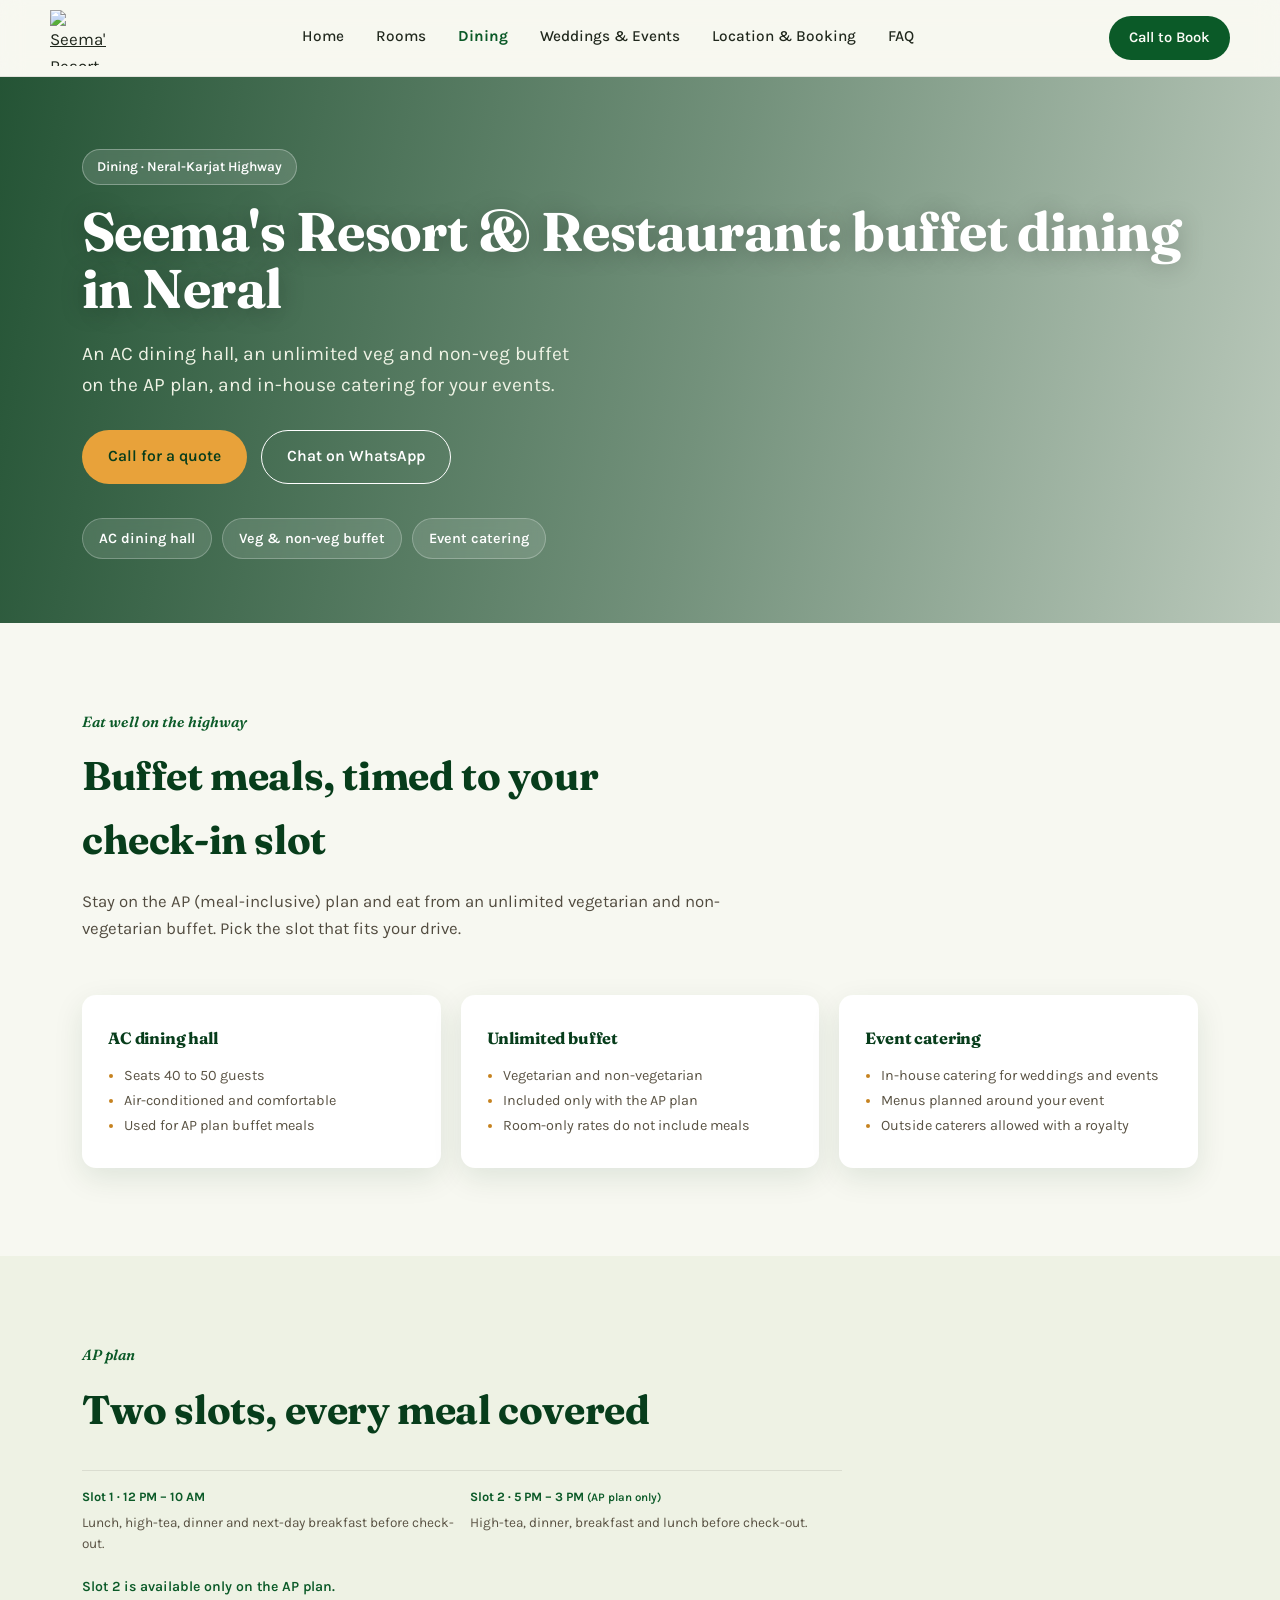
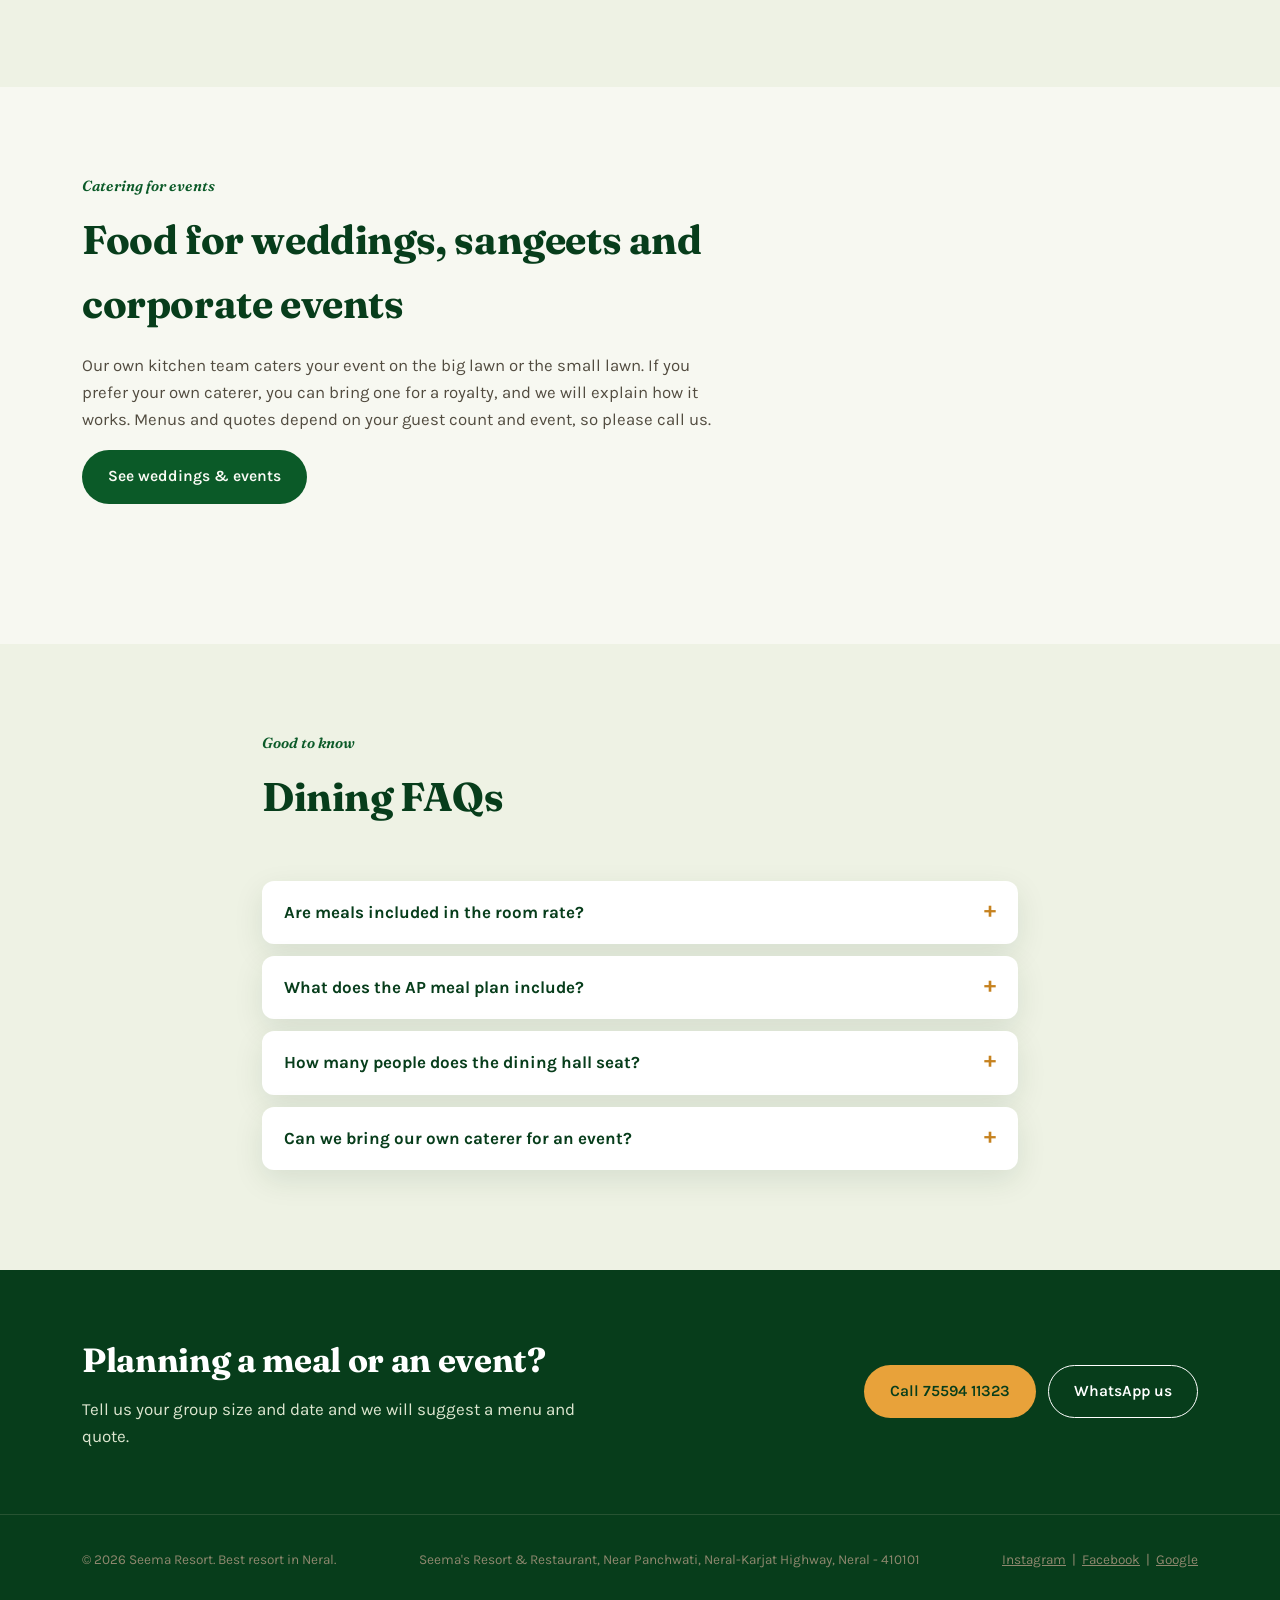
==== commit 73c3b5e5: "Add files via upload" ====
--- a/index.html
+++ b/index.html
@@ -1,631 +1,121 @@
 <!DOCTYPE html>
 <html lang="en-IN">
 <head>
-  <!-- Google tag (gtag.js) -->
 <script async src="https://www.googletagmanager.com/gtag/js?id=G-0GT1BMGPNV"></script>
 <script>
   window.dataLayer = window.dataLayer || [];
   function gtag(){dataLayer.push(arguments);}
   gtag('js', new Date());
-
   gtag('config', 'G-0GT1BMGPNV');
 </script>
 <meta charset="UTF-8">
 <meta name="viewport" content="width=device-width, initial-scale=1.0">
 <meta name="theme-color" content="#0B5A28">
-<title>Seema's Resort Neral | Best Resort Near Karjat &amp; Matheran</title>
-<meta name="description" content="Seema's Resort &amp; Restaurant on the Neral-Karjat Highway: pool, cottages, family rooms &amp; dorms with AP meal plan. 1.5–2 hrs from Mumbai &amp; Pune.">
-<meta name="keywords" content="Seema Resort, resort in Neral, best resort in Neral, resort near Matheran, resort near Mumbai, resort near Pune, highway resort Maharashtra, family resort near Mumbai, couple resort Neral, resort with swimming pool Neral, cottages in Neral, weekend getaway near Mumbai, weekend getaway near Pune, resort with meals included Neral, Matheran hill station resort, budget resort Neral, dormitory resort Maharashtra, resort near Neral railway station, one day picnic spot near Mumbai, resort for family outing Neral">
+<title>Restaurant &amp; Buffet Dining in Neral | Seema&#x27;s Resort</title>
+<meta name="description" content="AC dining hall and unlimited veg and non-veg buffet with the AP meal plan at Seema&#x27;s Resort &amp; Restaurant, Neral-Karjat Highway. Event catering available.">
 <meta name="robots" content="index, follow, max-image-preview:large">
-<meta name="author" content="Seema Resort">
-<meta name="geo.region" content="IN-MH">
-<meta name="geo.placename" content="Neral, Maharashtra">
-<meta name="geo.position" content="19.0112567;73.3265305">
-<meta name="ICBM" content="19.0112567, 73.3265305">
-<link rel="canonical" href="https://seemaresort.in/">
-
-<!-- Open Graph / Facebook, WhatsApp, Instagram link previews -->
+<link rel="canonical" href="https://seemaresort.in/dining/">
 <meta property="og:type" content="website">
 <meta property="og:site_name" content="Seema Resort">
-<meta property="og:title" content="Seema's Resort Neral | Pool Resort Near Karjat &amp; Matheran">
-<meta property="og:description" content="Seema's Resort &amp; Restaurant on the Neral-Karjat Highway: pool, cottages, family rooms &amp; dorms with AP meal plan. 1.5–2 hrs from Mumbai &amp; Pune.">
-<meta property="og:url" content="https://seemaresort.in/">
+<meta property="og:title" content="Restaurant &amp; Buffet Dining in Neral | Seema&#x27;s Resort">
+<meta property="og:description" content="AC dining hall and unlimited veg and non-veg buffet with the AP meal plan at Seema&#x27;s Resort &amp; Restaurant, Neral-Karjat Highway. Event catering available.">
+<meta property="og:url" content="https://seemaresort.in/dining/">
 <meta property="og:image" content="https://seemaresort.in/images/pool.jpeg">
-<meta property="og:image:width" content="1200">
-<meta property="og:image:height" content="630">
 <meta property="og:locale" content="en_IN">
-
-<!-- Twitter Card -->
 <meta name="twitter:card" content="summary_large_image">
-<meta name="twitter:title" content="Seema's Resort Neral | Pool Resort Near Karjat &amp; Matheran">
-<meta name="twitter:description" content="Seema's Resort &amp; Restaurant on the Neral-Karjat Highway: pool, cottages, family rooms &amp; dorms with AP meal plan. 1.5–2 hrs from Mumbai &amp; Pune.">
+<meta name="twitter:title" content="Restaurant &amp; Buffet Dining in Neral | Seema&#x27;s Resort">
+<meta name="twitter:description" content="AC dining hall and unlimited veg and non-veg buffet with the AP meal plan at Seema&#x27;s Resort &amp; Restaurant, Neral-Karjat Highway. Event catering available.">
 <meta name="twitter:image" content="https://seemaresort.in/images/pool.jpeg">
-
-<link rel="icon" type="image/png" href="images/LogoMainNoBG.png">
+<link rel="icon" type="image/png" href="/images/LogoMainNoBG.png">
 <link rel="preconnect" href="https://fonts.googleapis.com">
 <link rel="preconnect" href="https://fonts.gstatic.com" crossorigin>
 <link href="https://fonts.googleapis.com/css2?family=Fraunces:ital,opsz,wght@0,9..144,400;0,9..144,600;0,9..144,700;1,9..144,500&family=Karla:wght@400;500;600;700&display=swap" rel="stylesheet">
-
-<!-- Structured data: LodgingBusiness -->
+<link rel="stylesheet" href="/style.css">
 <script type="application/ld+json">
 {
   "@context": "https://schema.org",
-  "@type": ["LodgingBusiness", "Resort"],
-  "name": "Seema Resort",
-  "alternateName": "Seema's Resort",
-  "description": "Seema Resort is a highway-touch resort in Neral, Maharashtra, on the Neral-Karjat Highway near Karjat and Matheran, 1.5-2 hours from Mumbai and Pune, offering cottages, suites, family rooms and dormitories with a swimming pool, indoor & outdoor games, optional meal plans, and easy highway access — a popular pick for weekend getaways and family outings.",
-  "url": "https://seemaresort.in/",
-  "telephone": ["+91-75594-11323", "+91-77458-52323"],
-  "email": "contact@seemaresort.in",
-  "image": [
-    "https://seemaresort.in/images/pool.jpeg",
-    "https://seemaresort.in/images/hillrooms.jpeg",
-    "https://seemaresort.in/images/hall.jpeg"
-  ],
-  "address": {
-    "@type": "PostalAddress",
-    "streetAddress": "Seema's Resort & Restaurant Near Panchwati, Neral-Karjat Highway",
-    "addressLocality": "Neral",
-    "addressRegion": "Maharashtra",
-    "postalCode": "410101",
-    "addressCountry": "IN"
-  },
-  "geo": {
-    "@type": "GeoCoordinates",
-    "latitude": 19.0112567,
-    "longitude": 73.3265305
-  },
-  "hasMap": "https://maps.app.goo.gl/tj6RLJuCBuRJt2n1A",
-  "priceRange": "₹2800 - ₹7500",
-  "currenciesAccepted": "INR",
-  "paymentAccepted": "Cash, UPI, Card",
-  "areaServed": ["Neral", "Matheran", "Mumbai", "Pune", "Karjat"],
-  "checkinTime": "12:00",
-  "checkoutTime": "10:00",
-  "sameAs": [
-    "https://www.instagram.com/seemas_resort/",
-    "https://www.facebook.com/Seemaresort/",
-    "https://share.google/HcRE6eb77J1XFDzAg"
-  ],
-  "amenityFeature": [
-    {"@type": "LocationFeatureSpecification", "name": "Swimming Pool", "value": true},
-    {"@type": "LocationFeatureSpecification", "name": "Free WiFi", "value": true},
-    {"@type": "LocationFeatureSpecification", "name": "Free Parking", "value": true},
-    {"@type": "LocationFeatureSpecification", "name": "AC Rooms", "value": true},
-    {"@type": "LocationFeatureSpecification", "name": "Meal Plan Available (AP)", "value": true},
-    {"@type": "LocationFeatureSpecification", "name": "Indoor Games", "value": true},
-    {"@type": "LocationFeatureSpecification", "name": "Outdoor Games", "value": true},
-    {"@type": "LocationFeatureSpecification", "name": "AC Dining Hall", "value": true}
-  ]
-}
-</script>
-<script type="application/ld+json">
-{
-  "@context": "https://schema.org",
-  "@type": "FAQPage",
-  "mainEntity": [
+  "@graph": [
     {
-      "@type": "Question",
-      "name": "How far is Seema Resort from Mumbai and Pune?",
-      "acceptedAnswer": {
-        "@type": "Answer",
-        "text": "Seema Resort is on the highway at Neral, Maharashtra, about 1.5–2 hours by car from both Mumbai and Pune."
+      "@type": "Restaurant",
+      "name": "Seema's Resort & Restaurant",
+      "url": "https://seemaresort.in/dining/",
+      "telephone": "+91-75594-11323",
+      "servesCuisine": [
+        "Indian",
+        "Vegetarian",
+        "Non-vegetarian"
+      ],
+      "address": {
+        "@type": "PostalAddress",
+        "streetAddress": "Seema's Resort & Restaurant Near Panchwati, Neral-Karjat Highway",
+        "addressLocality": "Neral",
+        "addressRegion": "Maharashtra",
+        "postalCode": "410101",
+        "addressCountry": "IN"
+      },
+      "parentOrganization": {
+        "@type": "LodgingBusiness",
+        "name": "Seema Resort",
+        "url": "https://seemaresort.in/",
+        "telephone": [
+          "+91-75594-11323",
+          "+91-77458-52323"
+        ]
       }
     },
     {
-      "@type": "Question",
-      "name": "Is Seema Resort near Matheran?",
-      "acceptedAnswer": {
-        "@type": "Answer",
-        "text": "Yes, Seema Resort is located at the foot of Matheran in Neral, Maharashtra, making it a convenient base for visiting the hill station."
-      }
-    },
-    {
-      "@type": "Question",
-      "name": "What are the check-in and check-out timings at Seema Resort?",
-      "acceptedAnswer": {
-        "@type": "Answer",
-        "text": "Seema Resort offers two check-in slots: 12:00 PM to 10:00 AM the next day, or 5:00 PM to 3:00 PM the next day (available on the AP meal-inclusive plan)."
-      }
-    },
-    {
-      "@type": "Question",
-      "name": "Does Seema Resort include meals in the room price?",
-      "acceptedAnswer": {
-        "@type": "Answer",
-        "text": "Meals are included only with the AP (meal-inclusive) plan, which covers an unlimited vegetarian and non-vegetarian buffet. Room-only rates do not include meals."
-      }
-    },
-    {
-      "@type": "Question",
-      "name": "What types of rooms does Seema Resort offer?",
-      "acceptedAnswer": {
-        "@type": "Answer",
-        "text": "Seema Resort offers Standard and Elite Rooms, Premium Deluxe and Couple Deluxe Cottages, Deluxe Cottages, Bathtub Couple and Family Suites, Dormitories, Family Executive Rooms, Studio Rooms and Quad Rooms."
-      }
-    },
-    {
-      "@type": "Question",
-      "name": "Is Seema Resort near Karjat?",
-      "acceptedAnswer": {
-        "@type": "Answer",
-        "text": "Yes. Seema's Resort & Restaurant is on the Neral-Karjat Highway near Panchwati in Neral, so it is easy to reach from Karjat as well as Matheran."
-      }
-    },
-    {
-      "@type": "Question",
-      "name": "Does Seema Resort take group and corporate bookings?",
-      "acceptedAnswer": {
-        "@type": "Answer",
-        "text": "Yes. We host families, friends, corporate teams and larger groups. Call or WhatsApp us with your group size and dates and we will suggest the right rooms and rate."
-      }
+      "@context": "https://schema.org",
+      "@type": "FAQPage",
+      "mainEntity": [
+        {
+          "@type": "Question",
+          "name": "Are meals included in the room rate?",
+          "acceptedAnswer": {
+            "@type": "Answer",
+            "text": "Meals are included only with the AP (meal-inclusive) plan. Room-only rates do not include meals."
+          }
+        },
+        {
+          "@type": "Question",
+          "name": "What does the AP meal plan include?",
+          "acceptedAnswer": {
+            "@type": "Answer",
+            "text": "An unlimited vegetarian and non-vegetarian buffet. Slot 1 covers lunch, high-tea, dinner and next-day breakfast. Slot 2 covers high-tea, dinner, breakfast and lunch before check-out."
+          }
+        },
+        {
+          "@type": "Question",
+          "name": "How many people does the dining hall seat?",
+          "acceptedAnswer": {
+            "@type": "Answer",
+            "text": "Our AC dining hall seats 40 to 50 guests. Larger events are served on the lawns."
+          }
+        },
+        {
+          "@type": "Question",
+          "name": "Can we bring our own caterer for an event?",
+          "acceptedAnswer": {
+            "@type": "Answer",
+            "text": "Our in-house team caters events by default. An outside caterer is allowed with a royalty. Call us for the details."
+          }
+        }
+      ]
     }
   ]
 }
 </script>
-<style>
-  :root{
-    --forest:#0B5A28;
-    --forest-deep:#073D1B;
-    --leaf:#5C9A34;
-    --leaf-light:#8CC63F;
-    --gold:#E8A23A;
-    --gold-dark:#C6821F;
-    --cream:#F7F8F1;
-    --cream-soft:#EEF2E4;
-    --charcoal:#20281D;
-    --paper:#FBFBF6;
-  }
-  *{box-sizing:border-box;}
-  html{scroll-behavior:smooth;}
-  body{
-    margin:0;
-    background:var(--cream);
-    color:var(--charcoal);
-    font-family:'Karla',sans-serif;
-    font-size:17px;
-    line-height:1.6;
-  }
-  h1,h2,h3{
-    font-family:'Fraunces',serif;
-    font-weight:700;
-    margin:0;
-    letter-spacing:-0.01em;
-  }
-  a{color:inherit;}
-  img,svg{display:block;max-width:100%;}
-  .wrap{max-width:1180px;margin:0 auto;padding:0 32px;}
-  @media(max-width:640px){.wrap{padding:0 20px;}}
-
-  /* Reduced motion */
-  @media (prefers-reduced-motion: reduce){
-    *{animation:none !important;transition:none !important;}
-    html{scroll-behavior:auto;}
-  }
-
-  /* ---------- NAV ---------- */
-  header.site{
-    position:sticky;top:0;z-index:50;
-    background:var(--cream);
-    border-bottom:1px solid rgba(42,38,34,0.1);
-  }
-  .nav{
-    display:flex;align-items:center;justify-content:space-between;
-    padding:18px 0;
-  }
-  .brand{
-    font-family:'Fraunces',serif;
-    font-weight:700;
-    font-size:1.35rem;
-    display:flex;align-items:baseline;gap:8px;
-  }
-  .brand em{
-    font-style:italic;font-weight:500;color:var(--gold);
-  }
-  nav.links{display:flex;gap:32px;font-size:0.96rem;font-weight:500;}
-  nav.links a{text-decoration:none;position:relative;padding-bottom:3px;}
-  nav.links a:hover{color:var(--forest);}
-  .call-btn{
-    background:var(--forest);color:var(--paper);
-    padding:10px 20px;border-radius:3px;
-    text-decoration:none;font-weight:600;font-size:0.92rem;
-    white-space:nowrap;
-  }
-  .call-btn:hover{background:var(--forest-deep);}
-  .brand-logo{display:flex;align-items:center;flex-shrink:0;}
-  .logo-img{
-    height:clamp(100px,7vw,56px);
-    width:auto;
-    max-width:60vw;
-    display:block;
-  }
-  .menu-toggle{display:none;background:none;border:none;font-size:1.6rem;cursor:pointer;color:var(--forest);padding:8px;line-height:1;}
-  @media(max-width:400px){
-    .call-btn{padding:8px 12px;font-size:0.82rem;}
-    .nav{gap:8px;}
-  }
-  @media(max-width:860px){
-    nav.links{
-      display:none;
-      position:absolute;top:100%;left:0;right:0;
-      background:var(--paper);
-      flex-direction:column;gap:0;
-      border-bottom:1px solid rgba(0,0,0,0.08);
-    }
-    nav.links.open{display:flex;}
-    nav.links a{padding:16px 20px;border-top:1px solid rgba(0,0,0,0.06);}
-    .menu-toggle{display:block;}
-  }
-
-  /* ---------- HERO ---------- */
-  .hero{
-    position:relative;
-    overflow:hidden;
-    background:linear-gradient(180deg,#EAF3E0 0%,#F0F5E8 40%,var(--cream) 100%);
-  }
-  .hero-inner{
-    position:relative;z-index:2;
-    padding:76px 32px 0;
-    max-width:1180px;margin:0 auto;
-    display:grid;grid-template-columns:1.1fr 1fr;gap:40px;align-items:center;
-  }
-  @media(max-width:900px){
-    .hero-inner{grid-template-columns:1fr;padding-top:48px;}
-  }
-  .eyebrow-line{
-    font-size:0.95rem;color:var(--forest);font-weight:600;margin-bottom:18px;
-  }
-  .hero h1{
-    font-size:clamp(2.4rem,5vw,3.6rem);
-    line-height:1.05;
-    color:var(--forest-deep);
-    margin-bottom:22px;
-  }
-  .hero h1 i{font-style:italic;font-weight:500;color:var(--forest);}
-  .hero p.lede{
-    font-size:1.14rem;max-width:46ch;color:#3c372f;margin-bottom:30px;
-  }
-  .hero-ctas{display:flex;gap:14px;flex-wrap:wrap;margin-bottom:56px;}
-  .btn-primary{
-    background:var(--forest);color:var(--paper);
-    padding:14px 26px;border-radius:3px;text-decoration:none;
-    font-weight:600;font-size:0.98rem;display:inline-block;
-  }
-  .btn-primary:hover{background:var(--forest-deep);}
-  .btn-ghost{
-    border:1.5px solid var(--forest);color:var(--forest);
-    padding:13px 25px;border-radius:3px;text-decoration:none;
-    font-weight:600;font-size:0.98rem;display:inline-block;
-  }
-  .btn-ghost:hover{background:rgba(36,56,45,0.06);}
-
-  .hero-art{align-self:end;}
-  .hero-art svg{width:100%;height:auto;}
-
-  /* ---------- ROUTE STRIP ---------- */
-  .route{
-    background:var(--forest-deep);
-    color:var(--paper);
-    padding:52px 0 58px;
-  }
-  .route .wrap{position:relative;}
-  .route-head{
-    font-family:'Fraunces',serif;font-style:italic;font-weight:500;
-    font-size:1.3rem;color:#D9CFB2;margin-bottom:38px;
-  }
-  .route-track{
-    display:flex;align-items:flex-start;justify-content:space-between;
-    position:relative;gap:12px;
-  }
-  .route-track::before{
-    content:"";position:absolute;top:9px;left:0;right:0;height:2px;
-    background:repeating-linear-gradient(90deg,rgba(217,164,65,0.55) 0 10px, transparent 10px 20px);
-  }
-  .stop{position:relative;flex:1;padding-top:32px;min-width:0;}
-  .stop::before{
-    content:"";position:absolute;top:0;left:0;width:20px;height:20px;
-    border-radius:50%;background:var(--gold);border:3px solid var(--forest-deep);
-  }
-  .stop.here::before{background:var(--leaf-light);width:22px;height:22px;}
-  .stop h3{font-family:'Karla',sans-serif;font-weight:700;font-size:1rem;color:var(--paper);margin-bottom:6px;}
-  .stop span{font-size:0.9rem;color:#BFB89C;}
-  @media(max-width:720px){
-    .route-track{flex-direction:column;gap:28px;}
-    .route-track::before{width:2px;height:100%;top:0;left:9px;right:auto;
-      background:repeating-linear-gradient(180deg,rgba(217,164,65,0.55) 0 10px, transparent 10px 20px);}
-    .stop{padding-top:0;padding-left:36px;}
-    .stop::before{top:2px;left:0;}
-  }
-
-  /* ---------- SECTION HEADS ---------- */
-  .section{padding:88px 0;}
-  .section-head{max-width:640px;margin-bottom:52px;}
-  .section-head h2{font-size:clamp(1.9rem,3.4vw,2.5rem);color:var(--forest-deep);margin-bottom:14px;}
-  .section-head p{color:#524C40;font-size:1.05rem;}
-  .kicker{color:var(--forest);font-weight:600;font-size:0.92rem;margin-bottom:10px;font-family:'Fraunces',serif;font-style:italic;}
-
-  /* ---------- CHECK-IN SLOTS ---------- */
-  .slot-grid{display:grid;grid-template-columns:1fr 1fr;gap:24px;}
-  @media(max-width:640px){.slot-grid{grid-template-columns:1fr;}}
-  .slot-card{
-    background:var(--paper);border:1px solid rgba(42,38,34,0.1);border-radius:4px;
-    padding:28px 26px;
-  }
-  .slot-card h3{font-size:1.05rem;color:var(--forest);margin-bottom:16px;}
-  .slot-flow{display:flex;align-items:center;gap:14px;flex-wrap:wrap;}
-  .slot-point{flex:1;min-width:120px;}
-  .slot-point .label{font-size:0.78rem;color:#8a836f;text-transform:uppercase;letter-spacing:0.04em;margin-bottom:4px;}
-  .slot-point .time{font-family:'Fraunces',serif;font-size:1.3rem;color:var(--forest-deep);font-weight:700;}
-  .slot-point .part{font-size:0.85rem;color:#5a5344;}
-  .slot-arrow{color:var(--gold-dark);font-size:1.3rem;}
-
-  /* ---------- ROOMS ---------- */
-  .rooms-note{font-size:0.92rem;color:#7a7364;font-style:italic;margin-top:0;margin-bottom:40px;}
-  .rooms-grid{display:grid;grid-template-columns:1fr 1fr;gap:2px;background:rgba(42,38,34,0.1);}
-  @media(max-width:820px){.rooms-grid{grid-template-columns:1fr;}}
-  .room-card{background:var(--paper);}
-  .room-card:nth-child(even){background:#FBF7EE;}
-  .room-visual{
-    height:230px;position:relative;overflow:hidden;
-    display:flex;align-items:center;justify-content:center;
-    background:var(--cream-soft);
-  }
-  .room-visual img{width:100%;height:100%;object-fit:cover;object-position:center;display:block;}
-  .room-visual span.tag{
-    position:relative;z-index:1;color:#fff;font-family:'Fraunces',serif;font-style:italic;font-size:1.15rem;
-  }
-  /* ---------- ROOM IMAGE CAROUSEL ---------- */
-  .room-visual .carousel-track{
-    display:flex;
-    width:100%; height:100%;
-    transition:transform 0.9s ease-in-out;
-  }
-  .room-visual .carousel-track img{
-    flex:0 0 100%;
-    width:100%; height:100%;
-    object-fit:cover; object-position:center;
-    display:block;
-  }
-  .room-visual .carousel-dots{
-    position:absolute; bottom:8px; left:0; right:0;
-    display:flex; justify-content:center; gap:6px;
-    z-index:2;
-  }
-  .room-visual .carousel-dots span{
-    width:6px; height:6px; border-radius:50%;
-    background:rgba(255,255,255,0.55);
-    transition:background 0.3s;
-  }
-  .room-visual .carousel-dots span.active{
-    background:#fff;
-  }
-  .room-visual span.soon{
-    position:absolute;top:12px;right:12px;background:rgba(0,0,0,0.32);color:#fff;
-    font-size:0.72rem;padding:4px 10px;border-radius:12px;font-weight:600;
-  }
-  .room-body{padding:26px 26px 30px;}
-  .room-body h3{font-size:1.3rem;color:var(--forest-deep);margin-bottom:6px;}
-  .room-body .tagline{color:#5a5344;font-size:0.92rem;margin:0 0 16px;}
-  .price-row{display:flex;gap:12px;flex-wrap:wrap;margin-bottom:20px;}
-  .price-chip{background:var(--cream-soft);padding:10px 16px;border-radius:3px;}
-  .price-chip strong{font-family:'Fraunces',serif;font-size:1.2rem;color:var(--forest-deep);display:block;line-height:1.3;}
-  .price-chip span{font-size:0.76rem;color:#7a7364;}
-  .meal-slots{display:grid;grid-template-columns:1fr 1fr;gap:16px;border-top:1px solid rgba(42,38,34,0.1);padding-top:16px;}
-  @media(max-width:480px){.meal-slots{grid-template-columns:1fr;}}
-  .meal-slot h4{font-size:0.8rem;font-weight:700;color:var(--forest);margin:0 0 6px;}
-  .meal-slot p{font-size:0.85rem;color:#5a5344;margin:0;line-height:1.5;}
-
-  /* ---------- AMENITIES ---------- */
-  .amenities-grid{display:grid;grid-template-columns:repeat(3,1fr);gap:1px;background:rgba(42,38,34,0.12);}
-  @media(max-width:760px){.amenities-grid{grid-template-columns:1fr;}}
-  .amenity-card{background:var(--cream);padding:34px 30px;}
-  .amenity-card h3{font-size:1.12rem;margin-bottom:14px;color:var(--forest-deep);}
-  .amenity-card ul{margin:0;padding-left:18px;color:#5a5344;font-size:0.95rem;line-height:1.9;}
-  .amenity-card ul li::marker{color:var(--forest);}
-
-  /* ---------- GOOD TO KNOW ---------- */
-  .info-grid{display:grid;grid-template-columns:repeat(4,1fr);gap:1px;background:rgba(42,38,34,0.12);}
-  #terms ul.terms-list{columns:2;column-gap:48px;margin:0;padding-left:20px;color:#5a5344;font-size:0.95rem;line-height:1.9;}
-  @media(max-width:700px){#terms ul.terms-list{columns:1;}}
-  @media(max-width:900px){.info-grid{grid-template-columns:repeat(2,1fr);}}
-  @media(max-width:520px){.info-grid{grid-template-columns:1fr;}}
-  .info-card{background:var(--cream);padding:30px 26px;}
-  .info-card h3{font-size:1.02rem;margin-bottom:12px;color:var(--forest-deep);}
-  .info-card ul{margin:0;padding-left:16px;color:#5a5344;font-size:0.9rem;line-height:1.75;}
-  .info-card ul li::marker{color:var(--gold-dark);}
-
-  /* ---------- GALLERY ---------- */
-  .gallery{display:grid;grid-template-columns:repeat(4,1fr);gap:14px;}
-  @media(max-width:860px){.gallery{grid-template-columns:repeat(2,1fr);}}
-  .g-tile{
-    aspect-ratio:4/5;border-radius:2px;position:relative;overflow:hidden;
-    display:flex;align-items:flex-end;padding:16px;
-    background:var(--cream-soft);
-  }
-  .g-tile img{position:absolute;inset:0;width:100%;height:100%;object-fit:cover;object-position:center;}
-  .g-tile span{position:relative;z-index:2;color:#fff;font-weight:600;font-size:0.92rem;}
-  .g-tile::after{content:"";position:absolute;inset:0;background:linear-gradient(180deg,transparent 40%,rgba(0,0,0,0.45));}
-  .g-note{margin-top:18px;font-size:0.88rem;color:#7a7364;}
-
-  /* ---------- QUOTE ---------- */
-  .quote-block{
-    background:var(--forest);color:var(--paper);padding:70px 0;
-  }
-  .quote-block blockquote{
-    font-family:'Fraunces',serif;font-style:italic;font-weight:500;
-    font-size:clamp(1.4rem,2.6vw,1.9rem);max-width:760px;margin:0 0 20px;
-    line-height:1.4;
-  }
-  .quote-block cite{font-style:normal;font-weight:600;font-size:0.95rem;opacity:0.85;}
-
-  /* ---------- LOCATION / BOOK ---------- */
-  .book{background:var(--forest-deep);color:var(--paper);}
-  .book .section-head h2{color:var(--paper);}
-  .book .section-head p{color:#C9C1A6;}
-  .book-grid{display:grid;grid-template-columns:1fr 1fr;gap:56px;}
-  @media(max-width:860px){.book-grid{grid-template-columns:1fr;}}
-  .book-info h3{font-size:1.1rem;margin-bottom:6px;color:var(--gold);}
-  .book-info p{color:#D9D2B8;margin:0 0 26px;font-size:0.96rem;}
-  .map-box{
-    border:1px solid rgba(217,207,178,0.3);border-radius:3px;
-    padding:22px;font-size:0.88rem;color:#C9C1A6;
-  }
-  form.book-form{display:flex;flex-direction:column;gap:14px;}
-  form.book-form label{font-size:0.85rem;color:#C9C1A6;margin-bottom:4px;display:block;}
-  form.book-form input, form.book-form textarea, form.book-form select{
-    width:100%;padding:12px 14px;border-radius:3px;border:1px solid rgba(217,207,178,0.35);
-    background:rgba(255,255,255,0.06);color:var(--paper);font-family:'Karla',sans-serif;font-size:0.95rem;
-  }
-  form.book-form select{background-color:var(--forest-deep);}
-  form.book-form select option{background:var(--forest-deep);color:var(--paper);}
-  form.book-form input::placeholder, form.book-form textarea::placeholder{color:#8f886f;}
-  .row-2{display:grid;grid-template-columns:1fr 1fr;gap:14px;}
-  @media(max-width:480px){.row-2{grid-template-columns:1fr;}}
-  form.book-form button{
-    margin-top:8px;background:var(--gold);color:var(--forest-deep);border:none;
-    padding:14px;border-radius:3px;font-weight:700;font-size:0.98rem;cursor:pointer;font-family:'Karla',sans-serif;
-  }
-  form.book-form button:hover{background:var(--gold-dark);color:var(--forest-deep);}
-  .form-note{font-size:0.82rem;color:#8f886f;margin-top:4px;}
-
-  /* ---------- FOOTER ---------- */
-  footer{background:var(--forest-deep);border-top:1px solid rgba(217,207,178,0.15);padding:34px 0;color:#8f886f;font-size:0.85rem;}
-  footer .wrap{display:flex;justify-content:space-between;flex-wrap:wrap;gap:12px;}
-
-  /* ---------- UPGRADE LAYER ---------- */
-  :root{--r:14px;--shadow:0 10px 30px rgba(7,61,27,.10);--shadow-lg:0 18px 44px rgba(7,61,27,.18);}
-  section[id]{scroll-margin-top:84px;}
-  body{-webkit-font-smoothing:antialiased;}
-  header.site{background:rgba(247,248,241,.88);backdrop-filter:saturate(1.4) blur(12px);-webkit-backdrop-filter:saturate(1.4) blur(12px);}
-  .nav{padding:10px 0;}
-  .logo-img{height:56px;width:auto;}
-  nav.links a::after{content:"";position:absolute;left:0;bottom:0;height:2px;width:0;background:var(--gold);transition:width .25s;}
-  nav.links a:hover::after{width:100%;}
-  .call-btn,.btn-primary,.btn-ghost,form.book-form button{border-radius:999px;transition:transform .2s,box-shadow .2s,background .2s;}
-  .btn-primary:hover,.call-btn:hover{transform:translateY(-2px);box-shadow:0 8px 20px rgba(7,61,27,.28);}
-
-  /* Hero with real photo */
-  .hero{background:linear-gradient(100deg,rgba(7,61,27,.88) 0%,rgba(7,61,27,.55) 55%,rgba(7,61,27,.25) 100%),url(images/pool.jpeg) center/cover no-repeat;color:#fff;min-height:82vh;display:flex;align-items:center;}
-  .hero-inner{grid-template-columns:1fr;padding:90px 32px 80px;width:100%;}
-  .eyebrow-line{display:inline-block;color:#fff;background:rgba(255,255,255,.14);border:1px solid rgba(255,255,255,.3);padding:6px 14px;border-radius:999px;font-size:.85rem;backdrop-filter:blur(6px);}
-  .hero h1{color:#fff;font-size:clamp(2.6rem,6vw,4.4rem);text-shadow:0 2px 24px rgba(0,0,0,.25);}
-  .hero h1 i{color:var(--gold);}
-  .hero p.lede{color:#EEF2E4;font-size:1.2rem;}
-  .hero-ctas{margin-bottom:34px;}
-  .hero .btn-primary{background:var(--gold);color:var(--forest-deep);}
-  .hero .btn-primary:hover{background:#f3b24f;}
-  .hero .btn-ghost{border-color:#fff;color:#fff;}
-  .hero .btn-ghost:hover{background:rgba(255,255,255,.14);}
-  .hero-chips{list-style:none;margin:0;padding:0;display:flex;flex-wrap:wrap;gap:10px;}
-  .hero-chips li{background:rgba(255,255,255,.12);border:1px solid rgba(255,255,255,.25);padding:8px 16px;border-radius:999px;font-size:.9rem;font-weight:600;backdrop-filter:blur(6px);}
-
-  /* Rooms as modern cards */
-  .rooms-grid{background:none;gap:30px;}
-  .room-card,.room-card:nth-child(even){background:#fff;border-radius:var(--r);overflow:hidden;box-shadow:var(--shadow);display:flex;flex-direction:column;transition:transform .3s,box-shadow .3s;}
-  .room-card[style*="grid-column"]{flex-direction:row;}
-  .room-card:hover{transform:translateY(-6px);box-shadow:var(--shadow-lg);}
-  .room-visual{height:260px;}
-  .room-body{flex:1;display:flex;flex-direction:column;}
-  .room-body .meal-slots{margin-bottom:22px;}
-  .room-cta{margin-top:auto;display:flex;gap:10px;}
-  .room-cta a{flex:1;text-align:center;padding:12px;border-radius:999px;font-weight:700;font-size:.92rem;text-decoration:none;}
-  .room-cta .wa{background:#1FA855;color:#fff;}
-  .room-cta .wa:hover{background:#178a45;}
-  .room-cta .ask{border:1.5px solid var(--forest);color:var(--forest);}
-  .room-cta .ask:hover{background:var(--forest);color:#fff;}
-  .price-chip{border-radius:10px;}
-  .price-chip:first-child{background:var(--forest);}
-  .price-chip:first-child strong,.price-chip:first-child span{color:#fff;}
-  .room-visual .carousel-dots span{width:8px;height:8px;}
-
-  /* Cards everywhere */
-  .slot-card{border-radius:var(--r);box-shadow:var(--shadow);border:none;}
-  .amenities-grid,.info-grid{background:none;gap:20px;max-width:1180px;margin:0 auto;padding:0 32px;}
-  .amenity-card,.info-card{background:#fff;border-radius:var(--r);box-shadow:var(--shadow);transition:transform .3s;}
-  .amenity-card:hover,.info-card:hover{transform:translateY(-4px);}
-  .amenity-card h3::before{display:block;font-size:1.8rem;margin-bottom:8px;}
-  .amenity-card:nth-child(1) h3::before{content:"\1F3B1";}
-  .amenity-card:nth-child(2) h3::before{content:"\1F3CA";}
-  .amenity-card:nth-child(3) h3::before{content:"\1F3E8";}
-  .g-tile{border-radius:var(--r);box-shadow:var(--shadow);}
-  .g-tile img{transition:transform .6s;}
-  .g-tile:hover img{transform:scale(1.07);}
-  .gallery{grid-template-columns:repeat(3,1fr);}
-  @media(max-width:700px){.gallery{grid-template-columns:1fr;}.g-tile{aspect-ratio:4/3;}}
-  .quote-block{background:linear-gradient(135deg,var(--forest),var(--forest-deep));text-align:center;}
-  .quote-block blockquote{margin:0 auto 20px;}
-  .map-box{border-radius:var(--r);overflow:hidden;}
-  form.book-form input,form.book-form textarea,form.book-form select{border-radius:10px;}
-  form.book-form input:focus,form.book-form textarea:focus,form.book-form select:focus{outline:2px solid var(--gold);outline-offset:1px;}
-  #emailBtn{background:transparent;color:var(--paper);border:1.5px solid rgba(217,207,178,.5);margin-top:0;}
-  #emailBtn:hover{background:rgba(255,255,255,.08);color:var(--paper);}
-  #waBtn{background:#25D366;color:#073D1B;}
-  #waBtn:hover{background:#1fb858;}
-
-  /* FAQ */
-  .faq{max-width:820px;}
-  .faq details{background:#fff;border-radius:12px;box-shadow:var(--shadow);margin-bottom:12px;padding:0 22px;}
-  .faq summary{cursor:pointer;font-weight:700;padding:18px 0;list-style:none;display:flex;justify-content:space-between;gap:12px;color:var(--forest-deep);}
-  .faq summary::-webkit-details-marker{display:none;}
-  .faq summary::after{content:"+";font-size:1.4rem;color:var(--gold-dark);line-height:1;}
-  .faq details[open] summary::after{content:"\2212";}
-  .faq details p{margin:0 0 18px;color:#524C40;}
-
-  /* Scroll reveal */
-  .reveal{opacity:0;transform:translateY(26px);transition:opacity .7s ease,transform .7s ease;}
-  .reveal.in{opacity:1;transform:none;}
-
-  /* Mobile action bar */
-  .mobile-bar{display:none;}
-  @media(max-width:860px){
-    body{padding-bottom:70px;}
-    .hero{min-height:74vh;}
-    .mobile-bar{display:flex;position:fixed;left:0;right:0;bottom:0;z-index:60;gap:10px;padding:10px 14px calc(10px + env(safe-area-inset-bottom,0px));background:rgba(255,255,255,.95);backdrop-filter:blur(10px);box-shadow:0 -6px 24px rgba(0,0,0,.12);}
-    .mobile-bar a{flex:1;text-align:center;padding:13px 6px;border-radius:999px;font-weight:700;text-decoration:none;font-size:.88rem;}
-    .mobile-bar .c{background:var(--forest);color:#fff;}
-    .mobile-bar .w{background:#25D366;color:#073D1B;}
-    .mobile-bar .c2{background:#fff;color:var(--forest);border:1.5px solid var(--forest);}
-    .amenities-grid,.info-grid{padding:0 20px;}
-    .hero-inner{padding:70px 20px 60px;}
-  }
-
-
-  /* Guest reviews */
-  .rev-grid{display:grid;grid-template-columns:repeat(auto-fit,minmax(290px,1fr));gap:22px;align-items:stretch;}
-  .rev-card{margin:0;background:#fff;border-radius:var(--r);box-shadow:var(--shadow);padding:26px 24px;display:flex;flex-direction:column;gap:14px;}
-  .rev-stars{color:var(--gold);font-size:1.15rem;letter-spacing:2px;}
-  .rev-card blockquote{margin:0;font-size:.97rem;line-height:1.65;color:#3c372f;flex:1;}
-  .rev-card figcaption{display:flex;align-items:center;gap:12px;margin-top:auto;}
-  .rev-card figcaption strong{display:block;font-size:.95rem;color:var(--forest-deep);}
-  .rev-card figcaption small{color:#7a7364;font-size:.8rem;}
-  .rev-av{width:38px;height:38px;border-radius:50%;background:var(--forest);color:#fff;display:flex;align-items:center;justify-content:center;font-weight:700;flex-shrink:0;}
-  .rev-card blockquote.rev-clamp{display:-webkit-box;-webkit-line-clamp:6;-webkit-box-orient:vertical;overflow:hidden;}
-  .rev-more{align-self:flex-start;background:none;border:none;padding:0;margin:-4px 0 0;font:inherit;font-weight:700;font-size:.9rem;color:var(--forest);cursor:pointer;text-decoration:underline;text-underline-offset:3px;}
-  .rev-more:hover{color:var(--gold-dark);}
-  .rev-dialog{border:none;border-radius:var(--r);padding:30px 28px 26px;width:calc(100% - 32px);max-width:560px;max-height:85vh;overflow:auto;box-shadow:var(--shadow-lg);color:var(--charcoal);}
-  .rev-dialog::backdrop{background:rgba(7,61,27,.6);}
-  .rev-dialog .rev-stars{margin-bottom:12px;}
-  .rev-dialog .rev-text{font-size:1rem;line-height:1.7;color:#3c372f;margin:0 0 20px;}
-  .rev-dialog-close{position:absolute;top:10px;right:12px;background:none;border:none;font-size:1.5rem;line-height:1;color:var(--forest);cursor:pointer;padding:8px;}
-  .rev-dialog .rev-who{display:flex;align-items:center;gap:12px;}
-  .rev-dialog .rev-who strong{display:block;color:var(--forest-deep);}
-  .rev-dialog .rev-who small{color:#7a7364;font-size:.8rem;}
-</style>
 </head>
 <body>
-
 <header class="site">
   <div class="wrap nav">
-    <a href="#top" class="brand-logo"><img src="images/LogoMainNoBG.png" alt="Seema's Resort" class="logo-img" width="100" height="100" fetchpriority="high"></a>
+    <a href="/" class="brand-logo"><img src="/images/LogoMainNoBG.png" alt="Seema's Resort" class="logo-img" width="100" height="100" fetchpriority="high"></a>
     <nav class="links" id="navLinks">
+      <a href="/">Home</a>
       <a href="/rooms/">Rooms</a>
-      <a href="/dining/">Dining</a>
+      <a href="/dining/" class="active" aria-current="page">Dining</a>
       <a href="/weddings/">Weddings &amp; Events</a>
-      <a href="#amenities">Amenities</a>
-      <a href="#gallery">Gallery</a>
-      <a href="#book">Location &amp; Booking</a>
-      <a href="#faq">FAQ</a>
-      <a href="#terms">Terms</a>
+      <a href="/#book">Location &amp; Booking</a>
+      <a href="/#faq">FAQ</a>
     </nav>
     <div style="display:flex;align-items:center;gap:14px;">
       <a class="call-btn" href="tel:+917559411323">Call to Book</a>
@@ -633,740 +123,96 @@
     </div>
   </div>
 </header>
-
-<section class="hero" id="top">
+<section class="hero page-hero" id="top" style="background-image:linear-gradient(100deg,rgba(7,61,27,.88) 0%,rgba(7,61,27,.55) 55%,rgba(7,61,27,.25) 100%),url('/images/hall.jpeg');">
   <div class="hero-inner">
     <div>
-      <div class="eyebrow-line">Highway-touch resort · Neral, near Matheran</div>
-      <h1>Right on the highway.<br><i>Best resort in Neral, near Karjat.</i></h1>
-      <p class="lede">Pool, cottages and an unlimited buffet meal plan on the Neral-Karjat Highway, just 1.5&ndash;2 hours from Mumbai &amp; Pune. Easy to spot, easy to stop at, and even easier to stay the night.</p>
+      <div class="eyebrow-line">Dining &middot; Neral-Karjat Highway</div>
+      <h1>Seema's Resort &amp; Restaurant: buffet dining in Neral</h1>
+      <p class="lede">An AC dining hall, an unlimited veg and non-veg buffet on the AP plan, and in-house catering for your events.</p>
       <div class="hero-ctas">
-        <a class="btn-primary" href="#book">Check availability</a>
-        <a class="btn-ghost" href="https://wa.me/917559411323?text=Hi%20Seema%20Resort%2C%20I%27d%20like%20to%20check%20availability." target="_blank" rel="noopener">Chat on WhatsApp</a>
+        <a class="btn-primary" href="tel:+917559411323">Call for a quote</a>
+        <a class="btn-ghost" href="https://wa.me/917559411323?text=Hi%20Seema%20Resort%2C%20I%20would%20like%20to%20know%20about%20dining%20and%20catering." target="_blank" rel="noopener">Chat on WhatsApp</a>
       </div>
-      <ul class="hero-chips">
-        <li>Buffet meals with AP plan</li><li>Swimming pool</li><li>Free parking</li><li>AC rooms</li>
-      </ul>
-    </div>
-  </div>
-</section>
-
-<section class="route">
-  <div class="wrap">
-    <div class="route-head">No detour required — we're right on the road</div>
-    <div class="route-track">
-      <div class="stop">
-        <h3>Mumbai / Pune</h3>
-        <span>Join the highway, stay on it</span>
-      </div>
-      <div class="stop">
-        <h3>Neral phata</h3>
-        <span>~1.5–2 hrs by car</span>
-      </div>
-      <div class="stop here">
-        <h3>Seema Resort</h3>
-        <span>Highway touch — you can't miss it</span>
-      </div>
-    </div>
-  </div>
-</section>
-
-<section class="section" id="timings" style="padding-bottom:0;">
-  <div class="wrap">
-    <div class="section-head" style="margin-bottom:36px;">
-      <div class="kicker">Two ways to check in</div>
-      <h2>Pick whichever slot fits your drive</h2>
-    </div>
-    <div class="slot-grid">
-      <div class="slot-card">
-        <h3>Slot 1</h3>
-        <div class="slot-flow">
-          <div class="slot-point">
-            <div class="label">Check-in</div>
-            <div class="time">12:00 PM</div>
-            <div class="part">Afternoon</div>
-          </div>
-          <div class="slot-arrow">&#8594;</div>
-          <div class="slot-point">
-            <div class="label">Check-out</div>
-            <div class="time">10:00 AM</div>
-            <div class="part">Morning, next day</div>
-          </div>
+      <ul class="hero-chips"><li>AC dining hall</li><li>Veg &amp; non-veg buffet</li><li>Event catering</li></ul>
+    </div>
+  </div>
+</section>
+
+<main>
+<section class="section" id="dining">
+  <div class="wrap">
+    <div class="section-head">
+      <div class="kicker">Eat well on the highway</div>
+      <h2>Buffet meals, timed to your check-in slot</h2>
+      <p>Stay on the AP (meal-inclusive) plan and eat from an unlimited vegetarian and non-vegetarian buffet. Pick the slot that fits your drive.</p>
+    </div>
+  </div>
+  <div class="info-grid" style="grid-template-columns:repeat(3,1fr);">
+    <div class="info-card"><h3>AC dining hall</h3><ul><li>Seats 40 to 50 guests</li><li>Air-conditioned and comfortable</li><li>Used for AP plan buffet meals</li></ul></div>
+    <div class="info-card"><h3>Unlimited buffet</h3><ul><li>Vegetarian and non-vegetarian</li><li>Included only with the AP plan</li><li>Room-only rates do not include meals</li></ul></div>
+    <div class="info-card"><h3>Event catering</h3><ul><li>In-house catering for weddings and events</li><li>Menus planned around your event</li><li>Outside caterers allowed with a royalty</li></ul></div>
+  </div>
+</section>
+
+<section class="section" id="slots" style="background:var(--cream-soft);">
+  <div class="wrap">
+    <div class="section-head" style="margin-bottom:28px;"><div class="kicker">AP plan</div><h2>Two slots, every meal covered</h2></div>
+    <div class="room-body" style="padding:0;max-width:760px;">
+      <div class="meal-slots">
+          <div class="meal-slot"><h4>Slot 1 &middot; 12 PM &ndash; 10 AM</h4><p>Lunch, high-tea, dinner and next-day breakfast before check-out.</p></div>
+          <div class="meal-slot"><h4>Slot 2 &middot; 5 PM &ndash; 3 PM <span style="font-weight:600;color:var(--forest);font-size:.72rem;">(AP plan only)</span></h4><p>High-tea, dinner, breakfast and lunch before check-out.</p></div>
         </div>
-      </div>
-      <div class="slot-card">
-        <h3>Slot 2</h3>
-        <div class="slot-flow">
-          <div class="slot-point">
-            <div class="label">Check-in</div>
-            <div class="time">5:00 PM</div>
-            <div class="part">Evening</div>
-          </div>
-          <div class="slot-arrow">&#8594;</div>
-          <div class="slot-point">
-            <div class="label">Check-out</div>
-            <div class="time">3:00 PM</div>
-            <div class="part">Afternoon, next day</div>
-          </div>
-        </div>
-        <p style="font-size:0.82rem;color:var(--forest);font-weight:600;margin:14px 0 0;">Available only with the AP (meal-inclusive) plan</p>
-      </div>
-    </div>
-  </div>
-</section>
-
-<section class="section" id="rooms">
-  <div class="wrap">
-    <div class="section-head" style="margin-bottom:16px;">
-      <div class="kicker">Where you'll stay</div>
-      <h2>Featured rooms — plus more categories to choose from</h2>
-      <p>Choose the AP (meal-inclusive) plan for an unlimited buffet tied to your check-in slot, or book room only — meals are not included in room-only rates. Every stay includes full access to the pool, lawns, and games. Showing our most popular picks below — we also have cottages, suites, dorms and studio rooms not listed here.</p>
-    </div>
-    <p class="rooms-note">Rates shown are starting rates and can change on weekends and holidays. <a href="https://wa.me/917559411323?text=Hi%20Seema%20Resort%2C%20what%20are%20the%20rates%20for%20my%20dates%3F" target="_blank" rel="noopener" style="color:var(--forest);font-weight:600;">WhatsApp us your dates</a> for the exact price.</p>
-  </div>
-  <div class="rooms-grid wrap" style="padding:0 32px;">
-
-    <div class="room-card">
-      <div class="room-visual carousel" data-carousel>
-        <div class="carousel-track">
-          <img src="images/D47.jpeg" alt="Deluxe Suite Couple Cottage at Seema Resort Neral - bedroom view" loading="lazy" decoding="async">
-          <img src="images/D42.jpg" alt="Deluxe Suite Couple Cottage at Seema Resort Neral - interior" loading="lazy" decoding="async">
-          <img src="images/D46.jpg" alt="Deluxe Suite Couple Cottage at Seema Resort Neral - seating area" loading="lazy" decoding="async">
-          <img src="images/D48.jpg" alt="Deluxe Suite Couple Cottage at Seema Resort Neral - cottage exterior" loading="lazy" decoding="async">
-        </div>
-        <div class="carousel-dots">
-          <span class="active"></span><span></span><span></span><span></span>
-        </div>
-      </div>
-      <div class="room-body">
-        <h3>Deluxe Suite Couple Cottage</h3>
-        <p class="tagline">Includes full access to all available resort amenities.</p>
-        <div class="price-row">
-          <div class="price-chip"><strong>₹7,500</strong><span>per couple, AP plan, with meals</span></div>
-          <div class="price-chip"><strong>₹6,000</strong><span>room only</span></div>
-        </div>
-        <div class="meal-slots">
-          <div class="meal-slot">
-            <h4>Slot 1 · 12 PM – 10 AM</h4>
-            <p>Lunch, high-tea, dinner and next-day breakfast before check-out.</p>
-          </div>
-          <div class="meal-slot">
-            <h4>Slot 2 · 5 PM – 3 PM <span style="font-weight:600;color:var(--forest);font-size:0.72rem;">(AP plan only)</span></h4>
-            <p>High-tea, dinner, breakfast and lunch before check-out.</p>
-          </div>
-        </div>
-      </div>
-    </div>
-
-    <div class="room-card">
-      <div class="room-visual carousel" data-carousel>
-        <div class="carousel-track">
-          <img src="images/S1.jpg" alt="Elite Room at Seema Resort Neral" loading="lazy" decoding="async">
-          <!-- Add up to 3 more <img src="images/..."> here to enable the sliding gallery for this room -->
-        </div>
-        <div class="carousel-dots"><span class="active"></span></div>
-      </div>
-      <div class="room-body">
-        <h3>Elite Room</h3>
-        <p class="tagline">Includes full access to all available resort amenities.</p>
-        <div class="price-row">
-          <div class="price-chip"><strong>₹5,500</strong><span>per couple, AP plan, with meals</span></div>
-          <div class="price-chip"><strong>₹4,000</strong><span>room only</span></div>
-        </div>
-        <div class="meal-slots">
-          <div class="meal-slot">
-            <h4>Slot 1 · 12 PM – 10 AM</h4>
-            <p>Lunch, high-tea, dinner and next-day breakfast before check-out.</p>
-          </div>
-          <div class="meal-slot">
-            <h4>Slot 2 · 5 PM – 3 PM <span style="font-weight:600;color:var(--forest);font-size:0.72rem;">(AP plan only)</span></h4>
-            <p>High-tea, dinner, breakfast and lunch before check-out.</p>
-          </div>
-        </div>
-      </div>
-    </div>
-
-      <div class="room-card">
-      <div class="room-visual carousel" data-carousel>
-        <div class="carousel-track">
-          <img src="images/C2.png" alt="Couple Deluxe Premium Room at Seema Resort Neral" loading="lazy" decoding="async">
-          <!-- Add up to 3 more <img src="images/..."> here to enable the sliding gallery for this room -->
-        </div>
-        <div class="carousel-dots"><span class="active"></span></div>
-      </div>
-      <div class="room-body">
-        <h3>Couple Deluxe Premium Room</h3>
-        <p class="tagline">Includes full access to all available resort amenities.</p>
-        <div class="price-row">
-          <div class="price-chip"><strong>₹6,500</strong><span>per couple, AP plan, with meals</span></div>
-          <div class="price-chip"><strong>₹4,500</strong><span>room only</span></div>
-        </div>
-        <div class="meal-slots">
-          <div class="meal-slot">
-            <h4>Slot 1 · 12 PM – 10 AM</h4>
-            <p>Lunch, high-tea, dinner and next-day breakfast before check-out.</p>
-          </div>
-          <div class="meal-slot">
-            <h4>Slot 2 · 5 PM – 3 PM <span style="font-weight:600;color:var(--forest);font-size:0.72rem;">(AP plan only)</span></h4>
-            <p>High-tea, dinner, breakfast and lunch before check-out.</p>
-          </div>
-        </div>
-      </div>
-    </div>
-
-    <div class="room-card">
-      <div class="room-visual carousel" data-carousel>
-        <div class="carousel-track">
-          <img src="images/201.jpg" alt="Family Executive Room at Seema Resort Neral - bedroom view" loading="lazy" decoding="async">
-          <img src="images/compressed_2012.jpg" alt="Family Executive Room at Seema Resort Neral - interior" loading="lazy" decoding="async">
-          <img src="images/compressed_2013.jpg" alt="Family Executive Room at Seema Resort Neral - seating area" loading="lazy" decoding="async">
-          <img src="images/compressed_2014.jpg" alt="Family Executive Room at Seema Resort Neral - cottage exterior" loading="lazy" decoding="async">
-        </div>
-        <div class="carousel-dots">
-          <span class="active"></span><span></span><span></span><span></span>
-        </div>
-      </div>
-      <div class="room-body">
-        <h3>Family Executive Room</h3>
-        <p class="tagline">Includes full access to all available resort amenities.</p>
-        <div class="price-row">
-          <div class="price-chip"><strong>₹2,800</strong><span>per person, AP plan, with meals</span></div>
-          <div class="price-chip"><strong>₹4,500</strong><span>room only</span></div>
-        </div>
-        <div class="meal-slots">
-          <div class="meal-slot">
-            <h4>Slot 1 · 12 PM – 10 AM</h4>
-            <p>Lunch, high-tea, dinner and next-day breakfast before check-out.</p>
-          </div>
-          <div class="meal-slot">
-            <h4>Slot 2 · 5 PM – 3 PM <span style="font-weight:600;color:var(--forest);font-size:0.72rem;">(AP plan only)</span></h4>
-            <p>High-tea, dinner, breakfast and lunch before check-out.</p>
-          </div>
-        </div>
-      </div>
-    </div>
-
-    <div class="room-card" style="grid-column:1 / -1;display:flex;align-items:center;justify-content:space-between;flex-wrap:wrap;gap:20px;padding:34px 30px;background:var(--cream-soft);">
-      <div>
-        <h3 style="margin-bottom:6px;">Looking for something else?</h3>
-        <p style="color:#5a5344;margin:0;font-size:0.98rem;max-width:52ch;">We also have Premium Deluxe &amp; Couple Deluxe Cottages, Deluxe Cottages, Bathtub Family Suites, Dormitories, Studio Rooms and Quad Rooms — call us and we'll help you pick the right fit and rate.</p>
-      </div>
-      <span style="display:flex;gap:12px;flex-wrap:wrap;flex-shrink:0;"><a class="btn-primary" href="/rooms/">See all rooms</a><a class="call-btn" href="tel:+917559411323">Call to know more</a></span>
-    </div>
-
-  </div>
-</section>
-
-<section class="section" id="amenities" style="background:var(--cream-soft);">
+      <p style="font-size:.88rem;color:var(--forest);font-weight:600;margin:0;">Slot 2 is available only on the AP plan.</p>
+    </div>
+  </div>
+</section>
+
+<section class="section" id="events-catering">
   <div class="wrap">
     <div class="section-head">
-      <div class="kicker">Amenities &amp; features</div>
-      <h2>Enough to fill a weekend without leaving the property</h2>
-    </div>
-  </div>
-  <div class="amenities-grid">
-    <div class="amenity-card">
-      <h3>Indoor Games</h3>
-      <ul>
-        <li>Pool table</li>
-        <li>Chess</li>
-        <li>Carrom</li>
-        <li>Ludo</li>
-      </ul>
-    </div>
-    <div class="amenity-card">
-      <h3>Outdoor Games &amp; Activities</h3>
-      <ul>
-        <li>Swimming pool &amp; kids' pool</li>
-        <li>Rain dance</li>
-        <li>Cricket</li>
-        <li>Football</li>
-        <li>Badminton</li>
-        <li>Nature walks</li>
-        <li>Kids' play area</li>
-        <li>Outdoor games with kits</li>
-        <li>And many more...</li>
-      </ul>
-    </div>
-    <div class="amenity-card">
-      <h3>Resort Facilities</h3>
-      <ul>
-        <li>Music system</li>
-        <li>AC dining hall</li>
-        <li>AC rooms</li>
-        <li>Free parking</li>
-        <li>Complimentary Wi-Fi</li>
-      </ul>
-    </div>
-  </div>
-</section>
-
-<section class="section" id="stays">
-  <div class="wrap">
-    <div class="section-head">
-      <div class="kicker">Stays for every kind of trip</div>
-      <h2>A resort near Karjat for families, couples and groups</h2>
-      <p class="rooms-note">Seema&rsquo;s Resort &amp; Restaurant sits on the Neral-Karjat Highway near Panchwati, at the foot of Matheran and about 1.5&ndash;2 hours from Mumbai and Pune. Whether it&rsquo;s a weekend with the family, a couple&rsquo;s break or a team outing near Karjat, we have a room to fit.</p>
-    </div>
-  </div>
-  <div class="info-grid">
-    <div class="info-card">
-      <h3>Family weekend stays</h3>
-      <ul>
-        <li>Cottages, family rooms and the Family Executive Room</li>
-        <li>Swimming pool, indoor &amp; outdoor games</li>
-        <li>An easy drive from Mumbai &amp; Pune</li>
-      </ul>
-    </div>
-    <div class="info-card">
-      <h3>Couples&rsquo; getaways</h3>
-      <ul>
-        <li>Deluxe Suite Couple Cottage and Couple Deluxe Premium Room</li>
-        <li>Hill-facing rooms near Matheran</li>
-        <li>AP meal plan with an unlimited buffet</li>
-      </ul>
-    </div>
-    <div class="info-card">
-      <h3>Group &amp; corporate outings</h3>
-      <ul>
-        <li>Dormitories and several room types for larger groups</li>
-        <li>AC dining hall and the AP buffet meal plan</li>
-        <li>Call or WhatsApp with your group size and dates</li>
-      </ul>
-    </div>
-  </div>
-</section>
-
-<section class="section" id="good-to-know">
-  <div class="wrap">
-    <div class="section-head">
-      <div class="kicker">Good to know</div>
-      <h2>The fine print, before you book</h2>
-    </div>
-  </div>
-  <div class="info-grid">
-    <div class="info-card">
-      <h3>Dining &amp; Meals</h3>
-      <ul>
-        <li>Unlimited veg &amp; non-veg buffet is included with the AP plan only</li>
-        <li>Room-only rates do not include meals</li>
-      </ul>
-    </div>
-    <div class="info-card">
-      <h3>Activity Timings</h3>
-      <ul>
-        <li>Swimming pool: 9:00 AM – 6:00 PM</li>
-      </ul>
-    </div>
-    <div class="info-card">
-      <h3>Resort Rules</h3>
-      <ul>
-        <li>Outside food is not allowed (special permission required)</li>
-        <li>Poolside food and drinks are strictly prohibited</li>
-      </ul>
-    </div>
-    <div class="info-card">
-      <h3>Payment &amp; Cancellation</h3>
-      <ul>
-        <li>20–30% advance required to confirm your booking</li>
-        <li>Remaining balance is paid at check-in only</li>
-      </ul>
-    </div>
-  </div>
-</section>
-
-<section class="section" id="gallery">
-  <div class="wrap">
-    <div class="section-head">
-      <div class="kicker">A first look</div>
-      <h2>Around the resort</h2>
-    </div>
-    <div class="gallery">
-      <div class="g-tile"><img src="images/pool.jpeg" alt="Swimming pool and lawn at Seema Resort, Neral" loading="lazy" decoding="async"><span>The pool &amp; lawn</span></div>
-      <div class="g-tile"><img src="images/hillrooms.jpeg" alt="Hill-facing rooms at Seema Resort near Matheran" loading="lazy" decoding="async"><span>Hill-facing rooms</span></div>
-      <div class="g-tile"><img src="images/hall.jpeg" alt="AC dining hall at Seema Resort, Neral" loading="lazy" decoding="async"><span>The dining hall</span></div>
-    </div>
-  </div>
-</section>
-
-<section class="section" id="reviews" style="background:var(--cream-soft);">
-  <div class="wrap">
-    <div class="section-head" style="margin-bottom:36px;">
-      <div class="kicker">Guest reviews</div>
-      <h2>What our guests say on Google</h2>
-    </div>
-    <div class="rev-grid">
-      <figure class="rev-card">
-        <div class="rev-stars" aria-label="5 out of 5 stars">&#9733;&#9733;&#9733;&#9733;&#9733;</div>
-        <blockquote>Had a wonderful stay! Everything from breakfast to dinner was really good, and the location was excellent—convenient and well-connected. Overall, a very pleasant experience</blockquote>
-        <figcaption><span class="rev-av">M</span><span><strong>Manasi Kochrekar</strong><small>Google review</small></span></figcaption>
-      </figure>
-      <figure class="rev-card">
-        <div class="rev-stars" aria-label="5 out of 5 stars">&#9733;&#9733;&#9733;&#9733;&#9733;</div>
-        <blockquote>We had a pleasant stay at this hotel. The location was excellent and very convenient. My kid spent most of the time in the swimming pool and really enjoyed it a lot — that was definitely the highlight of our trip. The room was clean, spacious, and comfortable, which made our stay relaxing. We didn't try the food, so we can't comment on that part. Overall, the staff was courteous and the atmosphere was nice and family-friendly. We had a great experience and would consider staying here again.</blockquote>
-        <figcaption><span class="rev-av">R</span><span><strong>Runali Kadam</strong><small>Google review</small></span></figcaption>
-      </figure>
-      <figure class="rev-card">
-        <div class="rev-stars" aria-label="5 out of 5 stars">&#9733;&#9733;&#9733;&#9733;&#9733;</div>
-        <blockquote>Superb arrangement, nice location and Cleanliness in property is awesome. Must visit place</blockquote>
-        <figcaption><span class="rev-av">M</span><span><strong>mandar kirange</strong><small>Google review</small></span></figcaption>
-      </figure>
-      <figure class="rev-card">
-        <div class="rev-stars" aria-label="5 out of 5 stars">&#9733;&#9733;&#9733;&#9733;&#9733;</div>
-        <blockquote>A peaceful paradise! Exceptionally clean, baby-friendly, and pocket-friendly luxury! We recently took a weekend staycation here with our 6-month-old baby boy, and it was the most peaceful, refreshing getaway we could have asked for. The entire property is surrounded by beautiful, lush green gardens, creating an incredibly calm and tranquil atmosphere.For parents traveling with an infant, cleanliness is the top priority. We were so impressed by how spotless and hygienic the rooms were. The environment was safe, clean, and extremely comfortable for our baby, which allowed us to relax with total peace of mind.The food was another major highlight. The resort offers multiple dining options, and every single meal was delicious, fresh, and full of variety.What truly sets this resort apart is the outstanding hospitality. The staff is incredibly cooperative, supportive, and thoughtful. They anticipated our needs as parents, took care of every little necessity for our baby, and made us feel genuinely pampered. Despite offering top-notch, luxurious amenities that give you a completely relaxing and mind-refreshing vibe, the pricing is surprisingly pocket-friendly and budget-friendly.It is the ultimate destination for a stress-free family staycation. We will definitely be back!</blockquote>
-        <figcaption><span class="rev-av">S</span><span><strong>Sana Shah</strong><small>Google review</small></span></figcaption>
-      </figure>
-      <figure class="rev-card">
-        <div class="rev-stars" aria-label="5 out of 5 stars">&#9733;&#9733;&#9733;&#9733;&#9733;</div>
-        <blockquote>Best ever experienced. Good food<br>Clean environment...lush green property..<br>Recommended to all</blockquote>
-        <figcaption><span class="rev-av">B</span><span><strong>BHUVA PRITUL</strong><small>Google review</small></span></figcaption>
-      </figure>
-      <figure class="rev-card">
-        <div class="rev-stars" aria-label="5 out of 5 stars">&#9733;&#9733;&#9733;&#9733;&#9733;</div>
-        <blockquote>We originally planned to stay for just one day, but the experience was so wonderful that we ended up extending our stay! The service was exceptional, and the staff were incredibly helpful and cooperative throughout our visit.<br>The resort has a beautiful ambience and is completely surrounded by lush greenery, making it the perfect escape. It's a fantastic place to spend quality time with family and friends. Highly recommended!"</blockquote>
-        <figcaption><span class="rev-av">N</span><span><strong>Nishigandha Veer</strong><small>Google review</small></span></figcaption>
-      </figure>
-      <figure class="rev-card">
-        <div class="rev-stars" aria-label="5 out of 5 stars">&#9733;&#9733;&#9733;&#9733;&#9733;</div>
-        <blockquote>The room was well-maintained and tidy, the food was excellent, and the property itself is commendable. The reception staff were very helpful. I highly recommend visiting SEEMA Resort.</blockquote>
-        <figcaption><span class="rev-av">P</span><span><strong>Priya Patil</strong><small>Google review</small></span></figcaption>
-      </figure>
-      <figure class="rev-card">
-        <div class="rev-stars" aria-label="5 out of 5 stars">&#9733;&#9733;&#9733;&#9733;&#9733;</div>
-        <blockquote>Our experience Was so Good at this resort.the hospitality, food(veg and non veg both were Delicious),rooms,hygiene and everything was so Good... you can Book it without any Doubt...</blockquote>
-        <figcaption><span class="rev-av">A</span><span><strong>Anjuman Mansuri</strong><small>Google review</small></span></figcaption>
-      </figure>
-      <figure class="rev-card">
-        <div class="rev-stars" aria-label="5 out of 5 stars">&#9733;&#9733;&#9733;&#9733;&#9733;</div>
-        <blockquote>We had gone with a group of almost 40 people… fabulous service and great food quality… would highly recommend a stay here… very special mention for Rahul who really went out his way to give us a great service</blockquote>
-        <figcaption><span class="rev-av">A</span><span><strong>Abhinandan Sharma</strong><small>Google review</small></span></figcaption>
-      </figure>
-    </div>
-    <p style="margin:34px 0 0;"><a class="btn-primary" href="https://maps.app.goo.gl/tj6RLJuCBuRJt2n1A" target="_blank" rel="noopener">Read all reviews on Google</a></p>
-  </div>
-</section>
-
-<section class="section book" id="book">
-  <div class="wrap">
-    <div class="section-head">
-      <div class="kicker">Plan your stay</div>
-      <h2>Find us, then stop looking at the map</h2>
-      <p>We're right on the Neral-Karjat Highway near Panchwati, so there's no detour — call ahead and someone can guide you in for the last stretch.</p>
-    </div>
-    <div class="book-grid">
-      <div class="book-info">
-        <h3>Address</h3>
-        <p>Seema's Resort &amp; Restaurant Near Panchwati, Neral-Karjat Highway, Neral - 410101</p>
-        <h3>Phone &amp; WhatsApp</h3>
-        <p><a href="tel:+917559411323" style="color:var(--paper);">+91 75594 11323</a> &nbsp;/&nbsp; <a href="tel:+917745852323" style="color:var(--paper);">+91 77458 52323</a> — 8 AM to 10 PM, every day</p>
-        <p><a href="https://wa.me/917559411323" target="_blank" rel="noopener" style="color:var(--gold);">Message us on WhatsApp →</a></p>
-        <h3>Email</h3>
-        <p><a href="mailto:contact@seemaresort.in" style="color:var(--paper);">contact@seemaresort.in</a></p>
-        <h3>Getting there</h3>
-        <p>Neral Railway Station is about 3 km away — auto-rickshaws are easily available from the station.</p>
-        <div class="map-box" style="padding:0;overflow:hidden;">
-          <iframe
-            src="https://maps.google.com/maps?q=19.0112567,73.3265305&z=16&output=embed"
-            width="100%" height="240" style="border:0;display:block;"
-            allowfullscreen="" loading="lazy" referrerpolicy="no-referrer-when-downgrade"
-            title="Seema Resort location on Google Maps">
-          </iframe>
-          <div style="padding:14px 16px;">
-            Seema's Resort &amp; Restaurant Near Panchwati, Neral-Karjat Highway, Neral - 410101 — <a href="https://maps.app.goo.gl/tj6RLJuCBuRJt2n1A" target="_blank" rel="noopener" style="color:#E8A23A;">open in Google Maps</a>.
-          </div>
-        </div>
-      </div>
-      <form class="book-form" id="bookingForm">
-        <div>
-          <label for="name">Name</label>
-          <input id="name" type="text" placeholder="Your full name" autocomplete="name" required>
-        </div>
-        <div class="row-2">
-          <div>
-            <label for="checkin">Check-in</label>
-            <input id="checkin" type="date" required>
-          </div>
-          <div>
-            <label for="checkout">Check-out</label>
-            <input id="checkout" type="date" required>
-          </div>
-        </div>
-        <div class="row-2">
-          <div>
-            <label for="guests">Guests</label>
-            <input id="guests" type="number" min="1" step="1" placeholder="2" required>
-          </div>
-          <div>
-            <label for="phone">Phone</label>
-            <input id="phone" type="tel" placeholder="For a callback" autocomplete="tel" inputmode="tel" required>
-          </div>
-        </div>
-        <div>
-          <label for="roomtype">Room preference</label>
-          <select id="roomtype">
-            <option value="">Select a room</option>
-            <option value="Deluxe Suite Couple Cottage">Deluxe Suite Couple Cottage</option>
-            <option value="Elite Room">Elite Room</option>
-            <option value="Couple Deluxe Premium Room">Couple Deluxe Premium Room</option>
-            <option value="Family Executive Room">Family Executive Room</option>
-          </select>
-        </div>
-        <div>
-          <label for="notes">Anything else?</label>
-          <textarea id="notes" rows="3" placeholder="Occasion, check-in slot, special requests..."></textarea>
-        </div>
-        <button type="submit" id="waBtn">Send request on WhatsApp</button>
-        <button type="submit" id="emailBtn">Or send by email</button>
-        <p class="form-note">WhatsApp is the fastest way to get a reply. Either option opens with your details pre-filled — just hit send.</p>
-        <div style="margin-top:6px;padding:16px 18px;border:1px solid rgba(217,207,178,0.3);border-radius:3px;background:rgba(255,255,255,0.04);">
-          <p style="margin:0 0 8px;font-size:0.82rem;font-weight:700;color:var(--gold);text-transform:uppercase;letter-spacing:0.03em;">Before you book — please note</p>
-          <ul style="margin:0;padding-left:18px;color:#C9C1A6;font-size:0.85rem;line-height:1.7;">
-            <li>Valid government photo ID required for all guests at check-in</li>
-            <li>Couples must carry suitable ID proof; accommodation may otherwise be denied</li>
-            <li>Advances are non-refundable; postpone at least 3 days ahead to carry the amount forward</li>
-            <li>No-shows and cancellations within 24 hrs of check-in are non-refundable</li>
-            <li>Children 5–10 yrs: ₹1,200/child extra · Above 10 yrs: full adult rate</li>
-          </ul>
-          <p style="margin:10px 0 0;font-size:0.8rem;"><a href="#terms" style="color:var(--gold);">Read full Terms &amp; Conditions →</a></p>
-        </div>
-      </form>
-    </div>
-  </div>
-</section>
-
-<section class="section" id="faq">
-  <div class="wrap faq">
-    <div class="section-head">
-      <div class="kicker">Quick answers</div>
-      <h2>Frequently asked questions</h2>
-    </div>
-    <details><summary>How far is Seema Resort from Mumbai and Pune?</summary><p>We are right on the highway at Neral, about 1.5&ndash;2 hours by car from both Mumbai and Pune.</p></details>
-    <details><summary>Is the resort near Matheran?</summary><p>Yes. We sit at the foot of Matheran in Neral, a convenient base for the hill station.</p></details>
-    <details><summary>What are the check-in and check-out timings?</summary><p>Slot 1: 12:00 PM to 10:00 AM next day. Slot 2: 5:00 PM to 3:00 PM next day (AP meal-inclusive plan only).</p></details>
-    <details><summary>Are meals included in the room price?</summary><p>Meals are included only with the AP (meal-inclusive) plan, which covers an unlimited veg and non-veg buffet. Room-only rates do not include meals.</p></details>
-    <details><summary>What room types do you offer?</summary><p>Standard and Elite Rooms, Premium Deluxe and Couple Deluxe Cottages, Bathtub Suites, Family Executive Rooms, Studio Rooms, Quad Rooms and Dormitories. Call or WhatsApp us for the full list.</p></details>
-    <details><summary>Is Seema Resort near Karjat?</summary><p>Yes. Seema's Resort &amp; Restaurant is on the Neral-Karjat Highway near Panchwati in Neral, so it is easy to reach from Karjat as well as Matheran.</p></details>
-    <details><summary>Does Seema Resort take group and corporate bookings?</summary><p>Yes. We host families, friends, corporate teams and larger groups. Call or WhatsApp us with your group size and dates and we will suggest the right rooms and rate.</p></details>
-  </div>
-</section>
-
-<section class="section" id="terms" style="background:var(--cream-soft);">
-  <div class="wrap">
-    <div class="section-head">
-      <div class="kicker">Fine print</div>
-      <h2>Terms &amp; Conditions</h2>
-    </div>
-    <ul class="terms-list">
-      <li style="break-inside:avoid;">A valid, government-issued photo ID is mandatory for all resident guests at the time of check-in.</li>
-      <li style="break-inside:avoid;">Accommodation may be denied to guests posing as a "couple" if suitable proof of identification is not presented at check-in.</li>
-      <li style="break-inside:avoid;">Early check-in and late check-out are strictly subject to room availability and may incur an additional fee. Please check with the reception desk for details.</li>
-      <li style="break-inside:avoid;">All advances are non-refundable. However, bookings postponed at least 3 days prior to the check-in date can have the full amount applied toward a future stay (subject to room availability).</li>
-      <li style="break-inside:avoid;">Cancellations made within 24 hours of check-in, or failure to arrive (no-show), are strictly non-refundable and will result in the voucher being fully redeemed.</li>
-      <li style="break-inside:avoid;">All special requests are subject to hotel availability at the time of arrival. These requests cannot be guaranteed and may incur additional charges.</li>
-      <li style="break-inside:avoid;">Proper swimming costumes are mandatory. Nylon, Lycra, or Polyester swimwear is preferred. Acceptable attire includes swimming trunks, shorts, swimsuits, swim leggings, and rash guards. Infants and young children must wear proper swim diapers if required.</li>
-      <li style="break-inside:avoid;">Pets are not allowed on the property.</li>
-      <li style="break-inside:avoid;">Any damage caused to the property, rooms, or resort amenities by the guest will be evaluated and fined accordingly.</li>
-      <li style="break-inside:avoid;">The amount paid for the room or covered by the reservation voucher does not include charges for optional services, extra facilities, or incidental expenses.</li>
-      <li style="break-inside:avoid;">Guests requiring a GST invoice must provide their valid GST number at the time of check-in to obtain a GST-compliant bill at check-out.</li>
-      <li style="break-inside:avoid;">Infants &amp; Toddlers (0 to 5 years): Stay completely free of charge.</li>
-      <li style="break-inside:avoid;">Children (5 to 10 years): An additional charge of ₹1,200/- per child applies.</li>
-      <li style="break-inside:avoid;">Guests Above 10 Years: Considered adults for pricing purposes and will be charged the standard adult rate.</li>
-    </ul>
-  </div>
-</section>
-
+      <div class="kicker">Catering for events</div>
+      <h2>Food for weddings, sangeets and corporate events</h2>
+      <p>Our own kitchen team caters your event on the big lawn or the small lawn. If you prefer your own caterer, you can bring one for a royalty, and we will explain how it works. Menus and quotes depend on your guest count and event, so please call us.</p>
+      <p><a class="btn-primary" href="/weddings/">See weddings &amp; events</a></p>
+    </div>
+  </div>
+</section>
+
+<section class="section" id="faq" style="background:var(--cream-soft);">
+  <div class="wrap page-faq">
+    <div class="section-head"><div class="kicker">Good to know</div><h2>Dining FAQs</h2></div>
+    <div class="faq">
+      <details><summary>Are meals included in the room rate?</summary><p>Meals are included only with the AP (meal-inclusive) plan. Room-only rates do not include meals.</p></details>
+      <details><summary>What does the AP meal plan include?</summary><p>An unlimited vegetarian and non-vegetarian buffet. Slot 1 covers lunch, high-tea, dinner and next-day breakfast. Slot 2 covers high-tea, dinner, breakfast and lunch before check-out.</p></details>
+      <details><summary>How many people does the dining hall seat?</summary><p>Our AC dining hall seats 40 to 50 guests. Larger events are served on the lawns.</p></details>
+      <details><summary>Can we bring our own caterer for an event?</summary><p>Our in-house team caters events by default. An outside caterer is allowed with a royalty. Call us for the details.</p></details>
+    </div>
+  </div>
+</section>
+</main>
+<section class="cta-band">
+  <div class="wrap">
+    <div><h2>Planning a meal or an event?</h2><p>Tell us your group size and date and we will suggest a menu and quote.</p></div>
+    <div class="acts">
+      <a class="btn-primary" href="tel:+917559411323">Call 75594 11323</a>
+      <a class="btn-ghost" href="https://wa.me/917559411323?text=Hi%20Seema%20Resort%2C%20I%20would%20like%20to%20know%20about%20dining%20and%20catering." target="_blank" rel="noopener">WhatsApp us</a>
+    </div>
+  </div>
+</section>
 <footer>
   <div class="wrap">
-    <span>© <span id="year"></span> Seema Resort. Best resort in Neral.</span>
-    <span>Highway touch, at the foot of Matheran.</span>
-    <span style="display:flex;align-items:center;gap:14px;">
-      <a href="https://www.instagram.com/seemas_resort/" target="_blank" rel="noopener" aria-label="Seema Resort on Instagram" style="display:inline-flex;">
-        <svg width="22" height="22" viewBox="0 0 24 24" fill="none" xmlns="http://www.w3.org/2000/svg">
-          <rect x="2" y="2" width="20" height="20" rx="5" stroke="#E1306C" stroke-width="2"/>
-          <circle cx="12" cy="12" r="4.5" stroke="#E1306C" stroke-width="2"/>
-          <circle cx="17.4" cy="6.6" r="1.2" fill="#E1306C"/>
-        </svg>
-      </a>
-      <a href="https://www.facebook.com/Seemaresort/" target="_blank" rel="noopener" aria-label="Seema Resort on Facebook" style="display:inline-flex;">
-        <svg width="22" height="22" viewBox="0 0 24 24" fill="none" xmlns="http://www.w3.org/2000/svg">
-          <circle cx="12" cy="12" r="10" stroke="#1877F2" stroke-width="2"/>
-          <path d="M13.5 21.8V13.9H16L16.4 10.9H13.5V9C13.5 8.1 13.7 7.5 15 7.5H16.5V4.8C16.2 4.8 15.3 4.7 14.2 4.7C11.9 4.7 10.4 6.1 10.4 8.7V10.9H7.9V13.9H10.4V21.8" stroke="#1877F2" stroke-width="1.6" stroke-linejoin="round"/>
-        </svg>
-      </a>
-      <a href="https://share.google/HcRE6eb77J1XFDzAg" target="_blank" rel="noopener" aria-label="Seema Resort on Google" style="display:inline-flex;">
-        <svg width="22" height="22" viewBox="0 0 24 24" fill="none" xmlns="http://www.w3.org/2000/svg">
-          <circle cx="12" cy="12" r="10" stroke="#4285F4" stroke-width="2"/>
-          <text x="12" y="16.5" text-anchor="middle" font-family="Arial,sans-serif" font-size="13" font-weight="700" fill="#4285F4">G</text>
-        </svg>
-      </a>
-    </span>
+    <span>&copy; <span id="year"></span> Seema Resort. Best resort in Neral.</span>
+    <span>Seema's Resort &amp; Restaurant, Near Panchwati, Neral-Karjat Highway, Neral - 410101</span>
+    <span><a href="https://www.instagram.com/seemas_resort/" target="_blank" rel="noopener">Instagram</a> &nbsp;|&nbsp; <a href="https://www.facebook.com/Seemaresort/" target="_blank" rel="noopener">Facebook</a> &nbsp;|&nbsp; <a href="https://share.google/HcRE6eb77J1XFDzAg" target="_blank" rel="noopener">Google</a></span>
   </div>
 </footer>
-
+<div class="mobile-bar"><a class="c" href="tel:+917559411323">Call now</a><a class="c2" href="tel:+917745852323">Call us</a><a class="w" href="https://wa.me/917559411323?text=Hi%20Seema%20Resort%2C%20I%27d%20like%20to%20check%20availability." target="_blank" rel="noopener">WhatsApp</a></div>
 <script>
   document.getElementById('year').textContent = new Date().getFullYear();
-  const toggle = document.getElementById('menuToggle');
-  const links = document.getElementById('navLinks');
-
-  function setMenu(open){
-    links.classList.toggle('open', open);
-    toggle.setAttribute('aria-expanded', open ? 'true' : 'false');
-    toggle.textContent = open ? '\u2715' : '\u2630';
-  }
-  toggle.addEventListener('click', () => setMenu(!links.classList.contains('open')));
-  links.querySelectorAll('a').forEach(link => link.addEventListener('click', () => setMenu(false)));
-
-  const RESORT_EMAIL = "contact@seemaresort.in";
-
-  // Prevent picking a check-in date in the past, and keep check-out
-  // pinned to at least the day after whatever check-in is selected.
-  const checkinInput = document.getElementById('checkin');
-  const checkoutInput = document.getElementById('checkout');
-  const todayStr = new Date().toISOString().split('T')[0];
-  checkinInput.min = todayStr;
-  checkoutInput.min = todayStr;
-  checkinInput.addEventListener('change', () => {
-    if (!checkinInput.value) return;
-    const nextDay = new Date(checkinInput.value + 'T00:00:00');
-    nextDay.setDate(nextDay.getDate() + 1);
-    const nextDayStr = nextDay.toISOString().split('T')[0];
-    checkoutInput.min = nextDayStr;
-    if (checkoutInput.value && checkoutInput.value <= checkinInput.value) {
-      checkoutInput.value = nextDayStr;
-    }
-  });
-
-  document.getElementById('bookingForm').addEventListener('submit', function (e) {
-    e.preventDefault();
-
-    const name = document.getElementById('name').value;
-    const checkin = document.getElementById('checkin').value;
-    const checkout = document.getElementById('checkout').value;
-    const guests = document.getElementById('guests').value;
-    const phone = document.getElementById('phone').value;
-    const roomtype = document.getElementById('roomtype').value || "Not specified";
-    const notes = document.getElementById('notes').value || "-";
-
-    if (checkout <= checkin) {
-      alert("Check-out date must be after your check-in date.");
-      return;
-    }
-
-    const subject = `Booking Request - ${name}`;
-    const body =
-`Name: ${name}
-Check-in: ${checkin}
-Check-out: ${checkout}
-Guests: ${guests}
-Phone: ${phone}
-Room preference: ${roomtype}
-Notes: ${notes}`;
-
-    if (e.submitter && e.submitter.id === 'emailBtn') {
-      window.location.href = `mailto:${RESORT_EMAIL}?subject=${encodeURIComponent(subject)}&body=${encodeURIComponent(body)}`;
-    } else {
-      window.open(`https://wa.me/917559411323?text=${encodeURIComponent(subject + '\n' + body)}`, '_blank', 'noopener');
-    }
-  });
-</script>
-
-<script>
-  // ---------- ROOM IMAGE AUTO CAROUSEL ----------
-  document.querySelectorAll('[data-carousel]').forEach(function(carousel){
-    const track = carousel.querySelector('.carousel-track');
-    const slides = track.querySelectorAll('img');
-    const dotsWrap = carousel.querySelector('.carousel-dots');
-    const dots = dotsWrap ? dotsWrap.querySelectorAll('span') : [];
-    const total = slides.length;
-
-    // Nothing to slide - hide the dots and stop here.
-    if (total <= 1){
-      if (dotsWrap) dotsWrap.style.display = 'none';
-      return;
-    }
-
-    let index = 0;
-    let direction = 1; // 1 = forward, -1 = backward
-
-    function showSlide(i){
-      track.style.transform = `translateX(-${i * 100}%)`;
-      dots.forEach((d, di) => d.classList.toggle('active', di === i));
-    }
-
-    setInterval(function(){
-      index += direction;
-      if (index >= total - 1){
-        index = total - 1;
-        direction = -1;
-      } else if (index <= 0){
-        index = 0;
-        direction = 1;
-      }
-      showSlide(index);
-    }, 3000);
-  });
-</script>
-
-<div class="mobile-bar"><a class="c" href="tel:+917559411323">Call now</a><a class="c2" href="tel:+917745852323">Call us</a><a class="w" href="https://wa.me/917559411323?text=Hi%20Seema%20Resort%2C%20I%27d%20like%20to%20check%20availability." target="_blank" rel="noopener">WhatsApp</a></div>
-<script>
-  // Per-room enquiry buttons
-  document.querySelectorAll('.room-card').forEach(function(card){
-    var body = card.querySelector('.room-body');
-    if (!body) return;
-    var name = card.querySelector('h3').textContent.trim();
-    var msg = encodeURIComponent('Hi Seema Resort, I am interested in the ' + name + '. Is it available?');
-    var cta = document.createElement('div');
-    cta.className = 'room-cta';
-    cta.innerHTML = '<a class="wa" target="_blank" rel="noopener" href="https://wa.me/917559411323?text=' + msg + '">Book on WhatsApp</a><a class="ask" href="#book">Check dates</a>';
-    body.appendChild(cta);
-  });
-  // Scroll reveal
-  var targets = document.querySelectorAll('.room-card,.slot-card,.amenity-card,.info-card,.g-tile,.section-head,.faq details,.stop');
-  if ('IntersectionObserver' in window) {
-    var io = new IntersectionObserver(function(es){
-      es.forEach(function(e){ if(e.isIntersecting){ var el=e.target; el.classList.add('in'); io.unobserve(el); setTimeout(function(){ el.classList.remove('reveal','in'); el.style.transitionDelay=''; },1000); } });
-    },{threshold:.12});
-    targets.forEach(function(t,i){ t.classList.add('reveal'); t.style.transitionDelay=((i%3)*80)+'ms'; io.observe(t); });
-  }
-</script>
-<dialog class="rev-dialog" id="revDialog" aria-label="Full review">
-  <button type="button" class="rev-dialog-close" id="revClose" aria-label="Close">&#10005;</button>
-  <div class="rev-stars" aria-label="5 out of 5 stars">&#9733;&#9733;&#9733;&#9733;&#9733;</div>
-  <p class="rev-text" id="revText"></p>
-  <div class="rev-who"><span class="rev-av" id="revAv"></span><span><strong id="revName"></strong><small>Google review</small></span></div>
-</dialog>
-<script>
-  // Long Google reviews: card shows a few lines; "See full review" opens the full, unchanged text in a popup
-  (function(){
-    var cards = document.querySelectorAll('.rev-card');
-    var dlg = document.getElementById('revDialog');
-    function check(card){
-      var bq = card.querySelector('blockquote');
-      var btn = card.querySelector('.rev-more');
-      bq.classList.add('rev-clamp');
-      var overflow = bq.scrollHeight > bq.clientHeight + 1;
-      if (overflow && !btn){
-        btn = document.createElement('button');
-        btn.type = 'button'; btn.className = 'rev-more'; btn.textContent = 'See full review';
-        btn.addEventListener('click', function(){
-          document.getElementById('revText').innerHTML = bq.innerHTML;
-          document.getElementById('revName').textContent = card.querySelector('figcaption strong').textContent;
-          document.getElementById('revAv').textContent = card.querySelector('.rev-av').textContent;
-          if (dlg.showModal) dlg.showModal(); else dlg.setAttribute('open','');
-        });
-        bq.insertAdjacentElement('afterend', btn);
-      } else if (!overflow){
-        bq.classList.remove('rev-clamp');
-        if (btn) btn.remove();
-      }
-    }
-    function run(){ cards.forEach(check); }
-    run();
-    window.addEventListener('load', run);
-    var t; window.addEventListener('resize', function(){ clearTimeout(t); t = setTimeout(run, 150); });
-    document.getElementById('revClose').addEventListener('click', function(){ dlg.close(); });
-    dlg.addEventListener('click', function(e){ if (e.target === dlg) dlg.close(); });
-  })();
+  var toggle=document.getElementById('menuToggle'),links=document.getElementById('navLinks');
+  function setMenu(o){links.classList.toggle('open',o);toggle.setAttribute('aria-expanded',o?'true':'false');toggle.textContent=o?'\u2715':'\u2630';}
+  toggle.addEventListener('click',function(){setMenu(!links.classList.contains('open'));});
+  links.querySelectorAll('a').forEach(function(a){a.addEventListener('click',function(){setMenu(false);});});
 </script>
 </body>
 </html>
--- a/style.css
+++ b/style.css
@@ -0,0 +1,485 @@
+:root{
+    --forest:#0B5A28;
+    --forest-deep:#073D1B;
+    --leaf:#5C9A34;
+    --leaf-light:#8CC63F;
+    --gold:#E8A23A;
+    --gold-dark:#C6821F;
+    --cream:#F7F8F1;
+    --cream-soft:#EEF2E4;
+    --charcoal:#20281D;
+    --paper:#FBFBF6;
+  }
+  *{box-sizing:border-box;}
+  html{scroll-behavior:smooth;}
+  body{
+    margin:0;
+    background:var(--cream);
+    color:var(--charcoal);
+    font-family:'Karla',sans-serif;
+    font-size:17px;
+    line-height:1.6;
+  }
+  h1,h2,h3{
+    font-family:'Fraunces',serif;
+    font-weight:700;
+    margin:0;
+    letter-spacing:-0.01em;
+  }
+  a{color:inherit;}
+  img,svg{display:block;max-width:100%;}
+  .wrap{max-width:1180px;margin:0 auto;padding:0 32px;}
+  @media(max-width:640px){.wrap{padding:0 20px;}}
+
+  /* Reduced motion */
+  @media (prefers-reduced-motion: reduce){
+    *{animation:none !important;transition:none !important;}
+    html{scroll-behavior:auto;}
+  }
+
+  /* ---------- NAV ---------- */
+  header.site{
+    position:sticky;top:0;z-index:50;
+    background:var(--cream);
+    border-bottom:1px solid rgba(42,38,34,0.1);
+  }
+  .nav{
+    display:flex;align-items:center;justify-content:space-between;
+    padding:18px 0;
+  }
+  .brand{
+    font-family:'Fraunces',serif;
+    font-weight:700;
+    font-size:1.35rem;
+    display:flex;align-items:baseline;gap:8px;
+  }
+  .brand em{
+    font-style:italic;font-weight:500;color:var(--gold);
+  }
+  nav.links{display:flex;gap:32px;font-size:0.96rem;font-weight:500;}
+  nav.links a{text-decoration:none;position:relative;padding-bottom:3px;}
+  nav.links a:hover{color:var(--forest);}
+  .call-btn{
+    background:var(--forest);color:var(--paper);
+    padding:10px 20px;border-radius:3px;
+    text-decoration:none;font-weight:600;font-size:0.92rem;
+    white-space:nowrap;
+  }
+  .call-btn:hover{background:var(--forest-deep);}
+  .brand-logo{display:flex;align-items:center;flex-shrink:0;}
+  .logo-img{
+    height:clamp(100px,7vw,56px);
+    width:auto;
+    max-width:60vw;
+    display:block;
+  }
+  .menu-toggle{display:none;background:none;border:none;font-size:1.6rem;cursor:pointer;color:var(--forest);padding:8px;line-height:1;}
+  @media(max-width:400px){
+    .call-btn{padding:8px 12px;font-size:0.82rem;}
+    .nav{gap:8px;}
+  }
+  @media(max-width:860px){
+    nav.links{
+      display:none;
+      position:absolute;top:100%;left:0;right:0;
+      background:var(--paper);
+      flex-direction:column;gap:0;
+      border-bottom:1px solid rgba(0,0,0,0.08);
+    }
+    nav.links.open{display:flex;}
+    nav.links a{padding:16px 20px;border-top:1px solid rgba(0,0,0,0.06);}
+    .menu-toggle{display:block;}
+  }
+
+  /* ---------- HERO ---------- */
+  .hero{
+    position:relative;
+    overflow:hidden;
+    background:linear-gradient(180deg,#EAF3E0 0%,#F0F5E8 40%,var(--cream) 100%);
+  }
+  .hero-inner{
+    position:relative;z-index:2;
+    padding:76px 32px 0;
+    max-width:1180px;margin:0 auto;
+    display:grid;grid-template-columns:1.1fr 1fr;gap:40px;align-items:center;
+  }
+  @media(max-width:900px){
+    .hero-inner{grid-template-columns:1fr;padding-top:48px;}
+  }
+  .eyebrow-line{
+    font-size:0.95rem;color:var(--forest);font-weight:600;margin-bottom:18px;
+  }
+  .hero h1{
+    font-size:clamp(2.4rem,5vw,3.6rem);
+    line-height:1.05;
+    color:var(--forest-deep);
+    margin-bottom:22px;
+  }
+  .hero h1 i{font-style:italic;font-weight:500;color:var(--forest);}
+  .hero p.lede{
+    font-size:1.14rem;max-width:46ch;color:#3c372f;margin-bottom:30px;
+  }
+  .hero-ctas{display:flex;gap:14px;flex-wrap:wrap;margin-bottom:56px;}
+  .btn-primary{
+    background:var(--forest);color:var(--paper);
+    padding:14px 26px;border-radius:3px;text-decoration:none;
+    font-weight:600;font-size:0.98rem;display:inline-block;
+  }
+  .btn-primary:hover{background:var(--forest-deep);}
+  .btn-ghost{
+    border:1.5px solid var(--forest);color:var(--forest);
+    padding:13px 25px;border-radius:3px;text-decoration:none;
+    font-weight:600;font-size:0.98rem;display:inline-block;
+  }
+  .btn-ghost:hover{background:rgba(36,56,45,0.06);}
+
+  .hero-art{align-self:end;}
+  .hero-art svg{width:100%;height:auto;}
+
+  /* ---------- ROUTE STRIP ---------- */
+  .route{
+    background:var(--forest-deep);
+    color:var(--paper);
+    padding:52px 0 58px;
+  }
+  .route .wrap{position:relative;}
+  .route-head{
+    font-family:'Fraunces',serif;font-style:italic;font-weight:500;
+    font-size:1.3rem;color:#D9CFB2;margin-bottom:38px;
+  }
+  .route-track{
+    display:flex;align-items:flex-start;justify-content:space-between;
+    position:relative;gap:12px;
+  }
+  .route-track::before{
+    content:"";position:absolute;top:9px;left:0;right:0;height:2px;
+    background:repeating-linear-gradient(90deg,rgba(217,164,65,0.55) 0 10px, transparent 10px 20px);
+  }
+  .stop{position:relative;flex:1;padding-top:32px;min-width:0;}
+  .stop::before{
+    content:"";position:absolute;top:0;left:0;width:20px;height:20px;
+    border-radius:50%;background:var(--gold);border:3px solid var(--forest-deep);
+  }
+  .stop.here::before{background:var(--leaf-light);width:22px;height:22px;}
+  .stop h3{font-family:'Karla',sans-serif;font-weight:700;font-size:1rem;color:var(--paper);margin-bottom:6px;}
+  .stop span{font-size:0.9rem;color:#BFB89C;}
+  @media(max-width:720px){
+    .route-track{flex-direction:column;gap:28px;}
+    .route-track::before{width:2px;height:100%;top:0;left:9px;right:auto;
+      background:repeating-linear-gradient(180deg,rgba(217,164,65,0.55) 0 10px, transparent 10px 20px);}
+    .stop{padding-top:0;padding-left:36px;}
+    .stop::before{top:2px;left:0;}
+  }
+
+  /* ---------- SECTION HEADS ---------- */
+  .section{padding:88px 0;}
+  .section-head{max-width:640px;margin-bottom:52px;}
+  .section-head h2{font-size:clamp(1.9rem,3.4vw,2.5rem);color:var(--forest-deep);margin-bottom:14px;}
+  .section-head p{color:#524C40;font-size:1.05rem;}
+  .kicker{color:var(--forest);font-weight:600;font-size:0.92rem;margin-bottom:10px;font-family:'Fraunces',serif;font-style:italic;}
+
+  /* ---------- CHECK-IN SLOTS ---------- */
+  .slot-grid{display:grid;grid-template-columns:1fr 1fr;gap:24px;}
+  @media(max-width:640px){.slot-grid{grid-template-columns:1fr;}}
+  .slot-card{
+    background:var(--paper);border:1px solid rgba(42,38,34,0.1);border-radius:4px;
+    padding:28px 26px;
+  }
+  .slot-card h3{font-size:1.05rem;color:var(--forest);margin-bottom:16px;}
+  .slot-flow{display:flex;align-items:center;gap:14px;flex-wrap:wrap;}
+  .slot-point{flex:1;min-width:120px;}
+  .slot-point .label{font-size:0.78rem;color:#8a836f;text-transform:uppercase;letter-spacing:0.04em;margin-bottom:4px;}
+  .slot-point .time{font-family:'Fraunces',serif;font-size:1.3rem;color:var(--forest-deep);font-weight:700;}
+  .slot-point .part{font-size:0.85rem;color:#5a5344;}
+  .slot-arrow{color:var(--gold-dark);font-size:1.3rem;}
+
+  /* ---------- ROOMS ---------- */
+  .rooms-note{font-size:0.92rem;color:#7a7364;font-style:italic;margin-top:0;margin-bottom:40px;}
+  .rooms-grid{display:grid;grid-template-columns:1fr 1fr;gap:2px;background:rgba(42,38,34,0.1);}
+  @media(max-width:820px){.rooms-grid{grid-template-columns:1fr;}}
+  .room-card{background:var(--paper);}
+  .room-card:nth-child(even){background:#FBF7EE;}
+  .room-visual{
+    height:230px;position:relative;overflow:hidden;
+    display:flex;align-items:center;justify-content:center;
+    background:var(--cream-soft);
+  }
+  .room-visual img{width:100%;height:100%;object-fit:cover;object-position:center;display:block;}
+  .room-visual span.tag{
+    position:relative;z-index:1;color:#fff;font-family:'Fraunces',serif;font-style:italic;font-size:1.15rem;
+  }
+  /* ---------- ROOM IMAGE CAROUSEL ---------- */
+  .room-visual .carousel-track{
+    display:flex;
+    width:100%; height:100%;
+    transition:transform 0.9s ease-in-out;
+  }
+  .room-visual .carousel-track img{
+    flex:0 0 100%;
+    width:100%; height:100%;
+    object-fit:cover; object-position:center;
+    display:block;
+  }
+  .room-visual .carousel-dots{
+    position:absolute; bottom:8px; left:0; right:0;
+    display:flex; justify-content:center; gap:6px;
+    z-index:2;
+  }
+  .room-visual .carousel-dots span{
+    width:6px; height:6px; border-radius:50%;
+    background:rgba(255,255,255,0.55);
+    transition:background 0.3s;
+  }
+  .room-visual .carousel-dots span.active{
+    background:#fff;
+  }
+  .room-visual span.soon{
+    position:absolute;top:12px;right:12px;background:rgba(0,0,0,0.32);color:#fff;
+    font-size:0.72rem;padding:4px 10px;border-radius:12px;font-weight:600;
+  }
+  .room-body{padding:26px 26px 30px;}
+  .room-body h3{font-size:1.3rem;color:var(--forest-deep);margin-bottom:6px;}
+  .room-body .tagline{color:#5a5344;font-size:0.92rem;margin:0 0 16px;}
+  .price-row{display:flex;gap:12px;flex-wrap:wrap;margin-bottom:20px;}
+  .price-chip{background:var(--cream-soft);padding:10px 16px;border-radius:3px;}
+  .price-chip strong{font-family:'Fraunces',serif;font-size:1.2rem;color:var(--forest-deep);display:block;line-height:1.3;}
+  .price-chip span{font-size:0.76rem;color:#7a7364;}
+  .meal-slots{display:grid;grid-template-columns:1fr 1fr;gap:16px;border-top:1px solid rgba(42,38,34,0.1);padding-top:16px;}
+  @media(max-width:480px){.meal-slots{grid-template-columns:1fr;}}
+  .meal-slot h4{font-size:0.8rem;font-weight:700;color:var(--forest);margin:0 0 6px;}
+  .meal-slot p{font-size:0.85rem;color:#5a5344;margin:0;line-height:1.5;}
+
+  /* ---------- AMENITIES ---------- */
+  .amenities-grid{display:grid;grid-template-columns:repeat(3,1fr);gap:1px;background:rgba(42,38,34,0.12);}
+  @media(max-width:760px){.amenities-grid{grid-template-columns:1fr;}}
+  .amenity-card{background:var(--cream);padding:34px 30px;}
+  .amenity-card h3{font-size:1.12rem;margin-bottom:14px;color:var(--forest-deep);}
+  .amenity-card ul{margin:0;padding-left:18px;color:#5a5344;font-size:0.95rem;line-height:1.9;}
+  .amenity-card ul li::marker{color:var(--forest);}
+
+  /* ---------- GOOD TO KNOW ---------- */
+  .info-grid{display:grid;grid-template-columns:repeat(4,1fr);gap:1px;background:rgba(42,38,34,0.12);}
+  #terms ul.terms-list{columns:2;column-gap:48px;margin:0;padding-left:20px;color:#5a5344;font-size:0.95rem;line-height:1.9;}
+  @media(max-width:700px){#terms ul.terms-list{columns:1;}}
+  @media(max-width:900px){.info-grid{grid-template-columns:repeat(2,1fr);}}
+  @media(max-width:520px){.info-grid{grid-template-columns:1fr;}}
+  .info-card{background:var(--cream);padding:30px 26px;}
+  .info-card h3{font-size:1.02rem;margin-bottom:12px;color:var(--forest-deep);}
+  .info-card ul{margin:0;padding-left:16px;color:#5a5344;font-size:0.9rem;line-height:1.75;}
+  .info-card ul li::marker{color:var(--gold-dark);}
+
+  /* ---------- GALLERY ---------- */
+  .gallery{display:grid;grid-template-columns:repeat(4,1fr);gap:14px;}
+  @media(max-width:860px){.gallery{grid-template-columns:repeat(2,1fr);}}
+  .g-tile{
+    aspect-ratio:4/5;border-radius:2px;position:relative;overflow:hidden;
+    display:flex;align-items:flex-end;padding:16px;
+    background:var(--cream-soft);
+  }
+  .g-tile img{position:absolute;inset:0;width:100%;height:100%;object-fit:cover;object-position:center;}
+  .g-tile span{position:relative;z-index:2;color:#fff;font-weight:600;font-size:0.92rem;}
+  .g-tile::after{content:"";position:absolute;inset:0;background:linear-gradient(180deg,transparent 40%,rgba(0,0,0,0.45));}
+  .g-note{margin-top:18px;font-size:0.88rem;color:#7a7364;}
+
+  /* ---------- QUOTE ---------- */
+  .quote-block{
+    background:var(--forest);color:var(--paper);padding:70px 0;
+  }
+  .quote-block blockquote{
+    font-family:'Fraunces',serif;font-style:italic;font-weight:500;
+    font-size:clamp(1.4rem,2.6vw,1.9rem);max-width:760px;margin:0 0 20px;
+    line-height:1.4;
+  }
+  .quote-block cite{font-style:normal;font-weight:600;font-size:0.95rem;opacity:0.85;}
+
+  /* ---------- LOCATION / BOOK ---------- */
+  .book{background:var(--forest-deep);color:var(--paper);}
+  .book .section-head h2{color:var(--paper);}
+  .book .section-head p{color:#C9C1A6;}
+  .book-grid{display:grid;grid-template-columns:1fr 1fr;gap:56px;}
+  @media(max-width:860px){.book-grid{grid-template-columns:1fr;}}
+  .book-info h3{font-size:1.1rem;margin-bottom:6px;color:var(--gold);}
+  .book-info p{color:#D9D2B8;margin:0 0 26px;font-size:0.96rem;}
+  .map-box{
+    border:1px solid rgba(217,207,178,0.3);border-radius:3px;
+    padding:22px;font-size:0.88rem;color:#C9C1A6;
+  }
+  form.book-form{display:flex;flex-direction:column;gap:14px;}
+  form.book-form label{font-size:0.85rem;color:#C9C1A6;margin-bottom:4px;display:block;}
+  form.book-form input, form.book-form textarea, form.book-form select{
+    width:100%;padding:12px 14px;border-radius:3px;border:1px solid rgba(217,207,178,0.35);
+    background:rgba(255,255,255,0.06);color:var(--paper);font-family:'Karla',sans-serif;font-size:0.95rem;
+  }
+  form.book-form select{background-color:var(--forest-deep);}
+  form.book-form select option{background:var(--forest-deep);color:var(--paper);}
+  form.book-form input::placeholder, form.book-form textarea::placeholder{color:#8f886f;}
+  .row-2{display:grid;grid-template-columns:1fr 1fr;gap:14px;}
+  @media(max-width:480px){.row-2{grid-template-columns:1fr;}}
+  form.book-form button{
+    margin-top:8px;background:var(--gold);color:var(--forest-deep);border:none;
+    padding:14px;border-radius:3px;font-weight:700;font-size:0.98rem;cursor:pointer;font-family:'Karla',sans-serif;
+  }
+  form.book-form button:hover{background:var(--gold-dark);color:var(--forest-deep);}
+  .form-note{font-size:0.82rem;color:#8f886f;margin-top:4px;}
+
+  /* ---------- FOOTER ---------- */
+  footer{background:var(--forest-deep);border-top:1px solid rgba(217,207,178,0.15);padding:34px 0;color:#8f886f;font-size:0.85rem;}
+  footer .wrap{display:flex;justify-content:space-between;flex-wrap:wrap;gap:12px;}
+
+  /* ---------- UPGRADE LAYER ---------- */
+  :root{--r:14px;--shadow:0 10px 30px rgba(7,61,27,.10);--shadow-lg:0 18px 44px rgba(7,61,27,.18);}
+  section[id]{scroll-margin-top:84px;}
+  body{-webkit-font-smoothing:antialiased;}
+  header.site{background:rgba(247,248,241,.88);backdrop-filter:saturate(1.4) blur(12px);-webkit-backdrop-filter:saturate(1.4) blur(12px);}
+  .nav{padding:10px 0;}
+  .logo-img{height:56px;width:auto;}
+  nav.links a::after{content:"";position:absolute;left:0;bottom:0;height:2px;width:0;background:var(--gold);transition:width .25s;}
+  nav.links a:hover::after{width:100%;}
+  .call-btn,.btn-primary,.btn-ghost,form.book-form button{border-radius:999px;transition:transform .2s,box-shadow .2s,background .2s;}
+  .btn-primary:hover,.call-btn:hover{transform:translateY(-2px);box-shadow:0 8px 20px rgba(7,61,27,.28);}
+
+  /* Hero with real photo */
+  .hero{background:linear-gradient(100deg,rgba(7,61,27,.88) 0%,rgba(7,61,27,.55) 55%,rgba(7,61,27,.25) 100%),url(images/pool.jpeg) center/cover no-repeat;color:#fff;min-height:82vh;display:flex;align-items:center;}
+  .hero-inner{grid-template-columns:1fr;padding:90px 32px 80px;width:100%;}
+  .eyebrow-line{display:inline-block;color:#fff;background:rgba(255,255,255,.14);border:1px solid rgba(255,255,255,.3);padding:6px 14px;border-radius:999px;font-size:.85rem;backdrop-filter:blur(6px);}
+  .hero h1{color:#fff;font-size:clamp(2.6rem,6vw,4.4rem);text-shadow:0 2px 24px rgba(0,0,0,.25);}
+  .hero h1 i{color:var(--gold);}
+  .hero p.lede{color:#EEF2E4;font-size:1.2rem;}
+  .hero-ctas{margin-bottom:34px;}
+  .hero .btn-primary{background:var(--gold);color:var(--forest-deep);}
+  .hero .btn-primary:hover{background:#f3b24f;}
+  .hero .btn-ghost{border-color:#fff;color:#fff;}
+  .hero .btn-ghost:hover{background:rgba(255,255,255,.14);}
+  .hero-chips{list-style:none;margin:0;padding:0;display:flex;flex-wrap:wrap;gap:10px;}
+  .hero-chips li{background:rgba(255,255,255,.12);border:1px solid rgba(255,255,255,.25);padding:8px 16px;border-radius:999px;font-size:.9rem;font-weight:600;backdrop-filter:blur(6px);}
+
+  /* Rooms as modern cards */
+  .rooms-grid{background:none;gap:30px;}
+  .room-card,.room-card:nth-child(even){background:#fff;border-radius:var(--r);overflow:hidden;box-shadow:var(--shadow);display:flex;flex-direction:column;transition:transform .3s,box-shadow .3s;}
+  .room-card[style*="grid-column"]{flex-direction:row;}
+  .room-card:hover{transform:translateY(-6px);box-shadow:var(--shadow-lg);}
+  .room-visual{height:260px;}
+  .room-body{flex:1;display:flex;flex-direction:column;}
+  .room-body .meal-slots{margin-bottom:22px;}
+  .room-cta{margin-top:auto;display:flex;gap:10px;}
+  .room-cta a{flex:1;text-align:center;padding:12px;border-radius:999px;font-weight:700;font-size:.92rem;text-decoration:none;}
+  .room-cta .wa{background:#1FA855;color:#fff;}
+  .room-cta .wa:hover{background:#178a45;}
+  .room-cta .ask{border:1.5px solid var(--forest);color:var(--forest);}
+  .room-cta .ask:hover{background:var(--forest);color:#fff;}
+  .price-chip{border-radius:10px;}
+  .price-chip:first-child{background:var(--forest);}
+  .price-chip:first-child strong,.price-chip:first-child span{color:#fff;}
+  .room-visual .carousel-dots span{width:8px;height:8px;}
+
+  /* Cards everywhere */
+  .slot-card{border-radius:var(--r);box-shadow:var(--shadow);border:none;}
+  .amenities-grid,.info-grid{background:none;gap:20px;max-width:1180px;margin:0 auto;padding:0 32px;}
+  .amenity-card,.info-card{background:#fff;border-radius:var(--r);box-shadow:var(--shadow);transition:transform .3s;}
+  .amenity-card:hover,.info-card:hover{transform:translateY(-4px);}
+  .amenity-card h3::before{display:block;font-size:1.8rem;margin-bottom:8px;}
+  .amenity-card:nth-child(1) h3::before{content:"\1F3B1";}
+  .amenity-card:nth-child(2) h3::before{content:"\1F3CA";}
+  .amenity-card:nth-child(3) h3::before{content:"\1F3E8";}
+  .g-tile{border-radius:var(--r);box-shadow:var(--shadow);}
+  .g-tile img{transition:transform .6s;}
+  .g-tile:hover img{transform:scale(1.07);}
+  .gallery{grid-template-columns:repeat(3,1fr);}
+  @media(max-width:700px){.gallery{grid-template-columns:1fr;}.g-tile{aspect-ratio:4/3;}}
+  .quote-block{background:linear-gradient(135deg,var(--forest),var(--forest-deep));text-align:center;}
+  .quote-block blockquote{margin:0 auto 20px;}
+  .map-box{border-radius:var(--r);overflow:hidden;}
+  form.book-form input,form.book-form textarea,form.book-form select{border-radius:10px;}
+  form.book-form input:focus,form.book-form textarea:focus,form.book-form select:focus{outline:2px solid var(--gold);outline-offset:1px;}
+  #emailBtn{background:transparent;color:var(--paper);border:1.5px solid rgba(217,207,178,.5);margin-top:0;}
+  #emailBtn:hover{background:rgba(255,255,255,.08);color:var(--paper);}
+  #waBtn{background:#25D366;color:#073D1B;}
+  #waBtn:hover{background:#1fb858;}
+
+  /* FAQ */
+  .faq{max-width:820px;}
+  .faq details{background:#fff;border-radius:12px;box-shadow:var(--shadow);margin-bottom:12px;padding:0 22px;}
+  .faq summary{cursor:pointer;font-weight:700;padding:18px 0;list-style:none;display:flex;justify-content:space-between;gap:12px;color:var(--forest-deep);}
+  .faq summary::-webkit-details-marker{display:none;}
+  .faq summary::after{content:"+";font-size:1.4rem;color:var(--gold-dark);line-height:1;}
+  .faq details[open] summary::after{content:"\2212";}
+  .faq details p{margin:0 0 18px;color:#524C40;}
+
+  /* Scroll reveal */
+  .reveal{opacity:0;transform:translateY(26px);transition:opacity .7s ease,transform .7s ease;}
+  .reveal.in{opacity:1;transform:none;}
+
+  /* Mobile action bar */
+  .mobile-bar{display:none;}
+  @media(max-width:860px){
+    body{padding-bottom:70px;}
+    .hero{min-height:74vh;}
+    .mobile-bar{display:flex;position:fixed;left:0;right:0;bottom:0;z-index:60;gap:10px;padding:10px 14px calc(10px + env(safe-area-inset-bottom,0px));background:rgba(255,255,255,.95);backdrop-filter:blur(10px);box-shadow:0 -6px 24px rgba(0,0,0,.12);}
+    .mobile-bar a{flex:1;text-align:center;padding:13px 6px;border-radius:999px;font-weight:700;text-decoration:none;font-size:.88rem;}
+    .mobile-bar .c{background:var(--forest);color:#fff;}
+    .mobile-bar .w{background:#25D366;color:#073D1B;}
+    .mobile-bar .c2{background:#fff;color:var(--forest);border:1.5px solid var(--forest);}
+    .amenities-grid,.info-grid{padding:0 20px;}
+    .hero-inner{padding:70px 20px 60px;}
+  }
+
+
+  /* Guest reviews */
+  .rev-grid{display:grid;grid-template-columns:repeat(auto-fit,minmax(290px,1fr));gap:22px;align-items:stretch;}
+  .rev-card{margin:0;background:#fff;border-radius:var(--r);box-shadow:var(--shadow);padding:26px 24px;display:flex;flex-direction:column;gap:14px;}
+  .rev-stars{color:var(--gold);font-size:1.15rem;letter-spacing:2px;}
+  .rev-card blockquote{margin:0;font-size:.97rem;line-height:1.65;color:#3c372f;flex:1;}
+  .rev-card figcaption{display:flex;align-items:center;gap:12px;margin-top:auto;}
+  .rev-card figcaption strong{display:block;font-size:.95rem;color:var(--forest-deep);}
+  .rev-card figcaption small{color:#7a7364;font-size:.8rem;}
+  .rev-av{width:38px;height:38px;border-radius:50%;background:var(--forest);color:#fff;display:flex;align-items:center;justify-content:center;font-weight:700;flex-shrink:0;}
+  .rev-card blockquote.rev-clamp{display:-webkit-box;-webkit-line-clamp:6;-webkit-box-orient:vertical;overflow:hidden;}
+  .rev-more{align-self:flex-start;background:none;border:none;padding:0;margin:-4px 0 0;font:inherit;font-weight:700;font-size:.9rem;color:var(--forest);cursor:pointer;text-decoration:underline;text-underline-offset:3px;}
+  .rev-more:hover{color:var(--gold-dark);}
+  .rev-dialog{border:none;border-radius:var(--r);padding:30px 28px 26px;width:calc(100% - 32px);max-width:560px;max-height:85vh;overflow:auto;box-shadow:var(--shadow-lg);color:var(--charcoal);}
+  .rev-dialog::backdrop{background:rgba(7,61,27,.6);}
+  .rev-dialog .rev-stars{margin-bottom:12px;}
+  .rev-dialog .rev-text{font-size:1rem;line-height:1.7;color:#3c372f;margin:0 0 20px;}
+  .rev-dialog-close{position:absolute;top:10px;right:12px;background:none;border:none;font-size:1.5rem;line-height:1;color:var(--forest);cursor:pointer;padding:8px;}
+  .rev-dialog .rev-who{display:flex;align-items:center;gap:12px;}
+  .rev-dialog .rev-who strong{display:block;color:var(--forest-deep);}
+  .rev-dialog .rev-who small{color:#7a7364;font-size:.8rem;}
+
+/* ===== Added for inner pages (rooms / dining / weddings) ===== */
+nav.links a.active{color:var(--forest);font-weight:700;}
+.hero.page-hero{min-height:0;}
+.hero.page-hero .hero-inner{padding:72px 32px 64px;}
+.hero.page-hero h1{font-size:clamp(2.1rem,5vw,3.4rem);}
+.filters{display:flex;flex-wrap:wrap;gap:10px;margin:0 0 34px;padding:0;}
+.filters button{font:inherit;font-weight:600;font-size:.95rem;padding:10px 20px;border-radius:999px;border:1.5px solid var(--forest);background:transparent;color:var(--forest);cursor:pointer;}
+.filters button:hover{background:var(--cream-soft);}
+.filters button[aria-pressed="true"]{background:var(--forest);color:#fff;}
+.filters button:focus-visible,.faq summary:focus-visible{outline:3px solid var(--gold);outline-offset:2px;}
+.page-rooms-grid{display:grid;grid-template-columns:1fr 1fr;gap:30px;}
+@media(max-width:820px){.page-rooms-grid{grid-template-columns:1fr;}}
+.page-rooms-grid .room-card{display:flex;flex-direction:column;background:var(--paper);}
+.page-rooms-grid .room-card[hidden]{display:none;}
+.room-visual.placeholder{background:linear-gradient(135deg,var(--forest-deep),var(--leaf));display:flex;align-items:center;justify-content:center;}
+.room-visual.placeholder span{color:#fff;font-family:'Fraunces',serif;font-size:1.05rem;opacity:.9;}
+.rate-line{font-size:.9rem;color:var(--forest);font-weight:600;margin:0 0 18px;}
+.cta-band{background:var(--forest-deep);color:#fff;padding:64px 0;}
+.cta-band .wrap{display:flex;flex-wrap:wrap;gap:24px;align-items:center;justify-content:space-between;}
+.cta-band h2{color:#fff;margin:0 0 8px;font-size:clamp(1.5rem,3vw,2.1rem);}
+.cta-band p{margin:0;color:#DDE6D0;max-width:52ch;}
+.cta-band .acts{display:flex;gap:12px;flex-wrap:wrap;}
+.cta-band .btn-primary{background:var(--gold);color:var(--forest-deep);}
+.cta-band .btn-ghost{border-color:#fff;color:#fff;}
+.venue-grid{display:grid;grid-template-columns:repeat(3,1fr);gap:1px;background:rgba(42,38,34,.12);}
+@media(max-width:820px){.venue-grid{grid-template-columns:1fr;}}
+.venue-card{background:var(--cream);padding:34px 30px;}
+.venue-card h3{font-size:1.25rem;color:var(--forest-deep);margin-bottom:6px;}
+.venue-card .cap{font-family:'Fraunces',serif;font-size:1.7rem;color:var(--forest);display:block;margin:6px 0 12px;line-height:1.2;}
+.venue-card p{color:#5a5344;font-size:.95rem;margin:0;}
+.event-form{display:grid;gap:14px;max-width:560px;}
+.event-form label{font-weight:600;font-size:.9rem;display:block;margin-bottom:6px;}
+.event-form input,.event-form select,.event-form textarea{width:100%;font:inherit;padding:12px 14px;border:1px solid rgba(42,38,34,.25);border-radius:8px;background:#fff;}
+.event-form button{font:inherit;font-weight:700;border:0;border-radius:999px;padding:14px 22px;background:#1FA855;color:#fff;cursor:pointer;}
+.event-form button:hover{background:#178a45;}
+.page-faq{max-width:820px;}
+@media (prefers-reduced-motion:reduce){*{scroll-behavior:auto!important;}}
+
